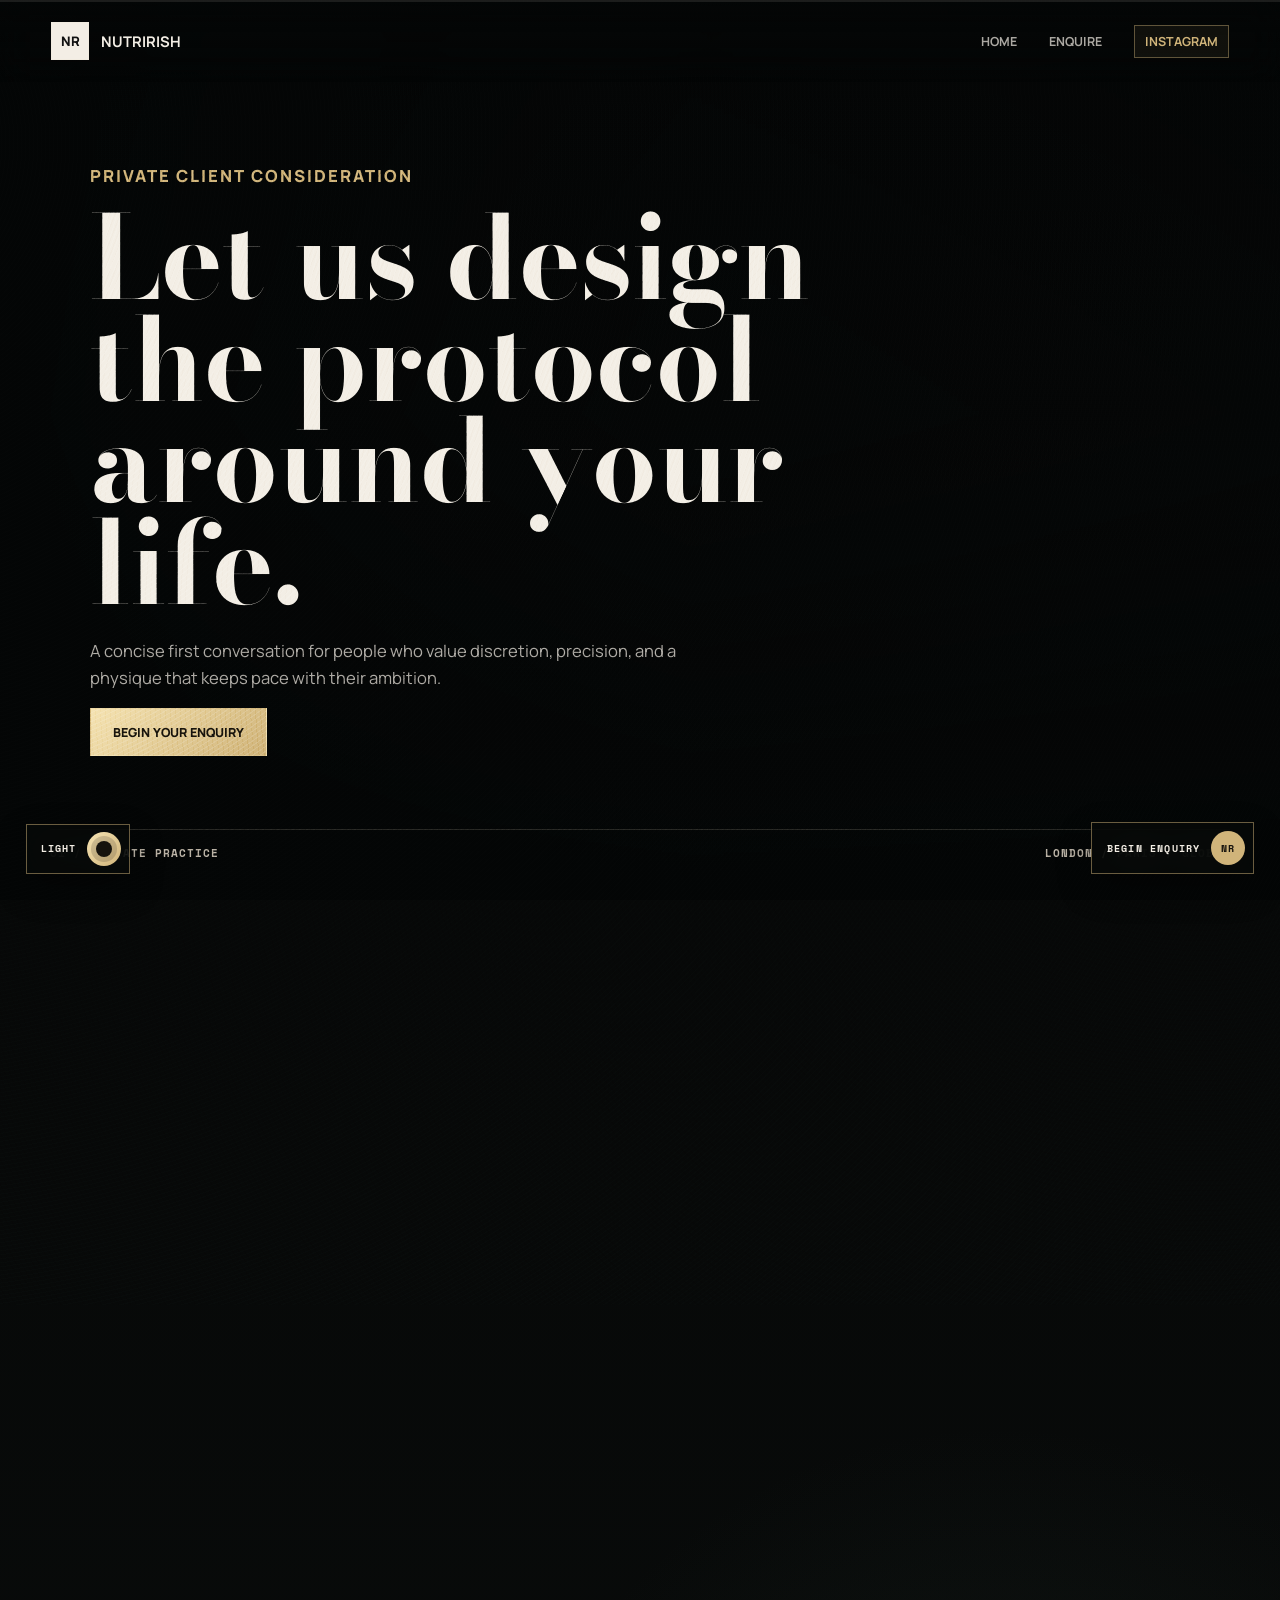
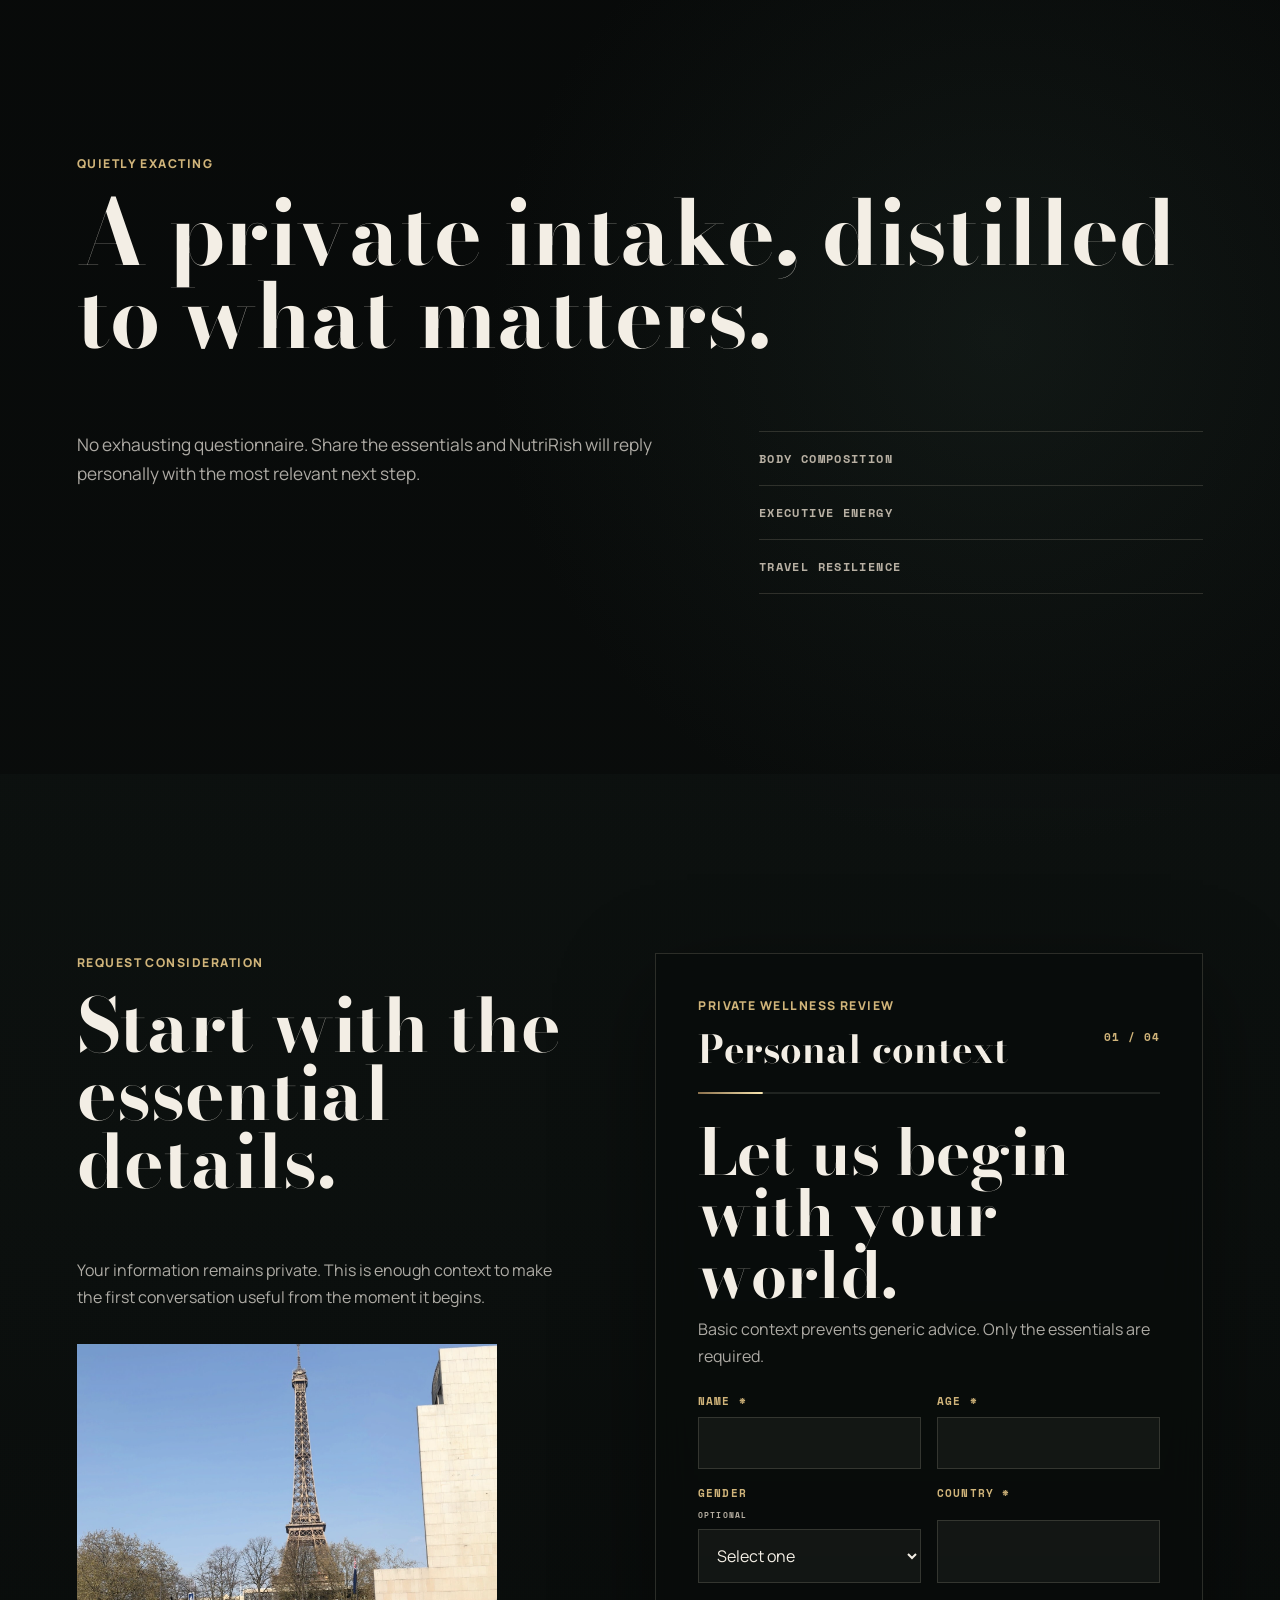
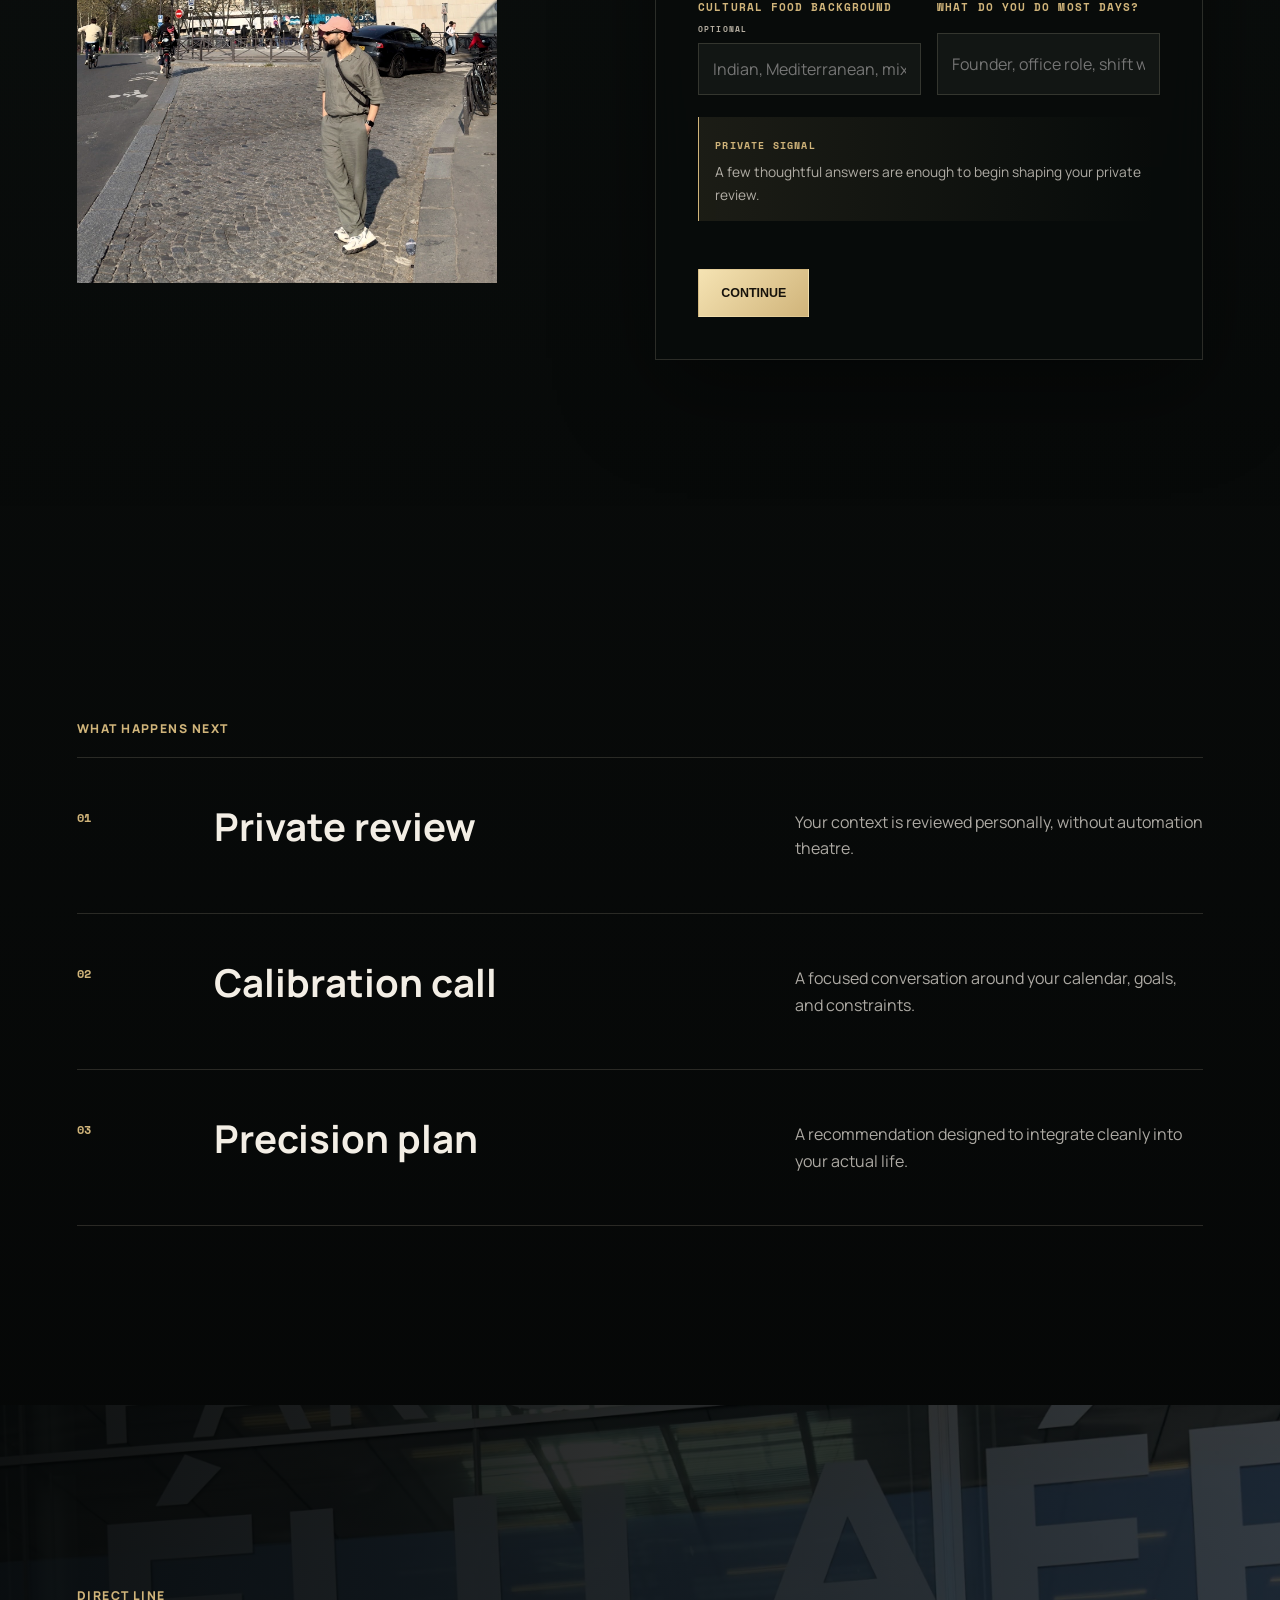
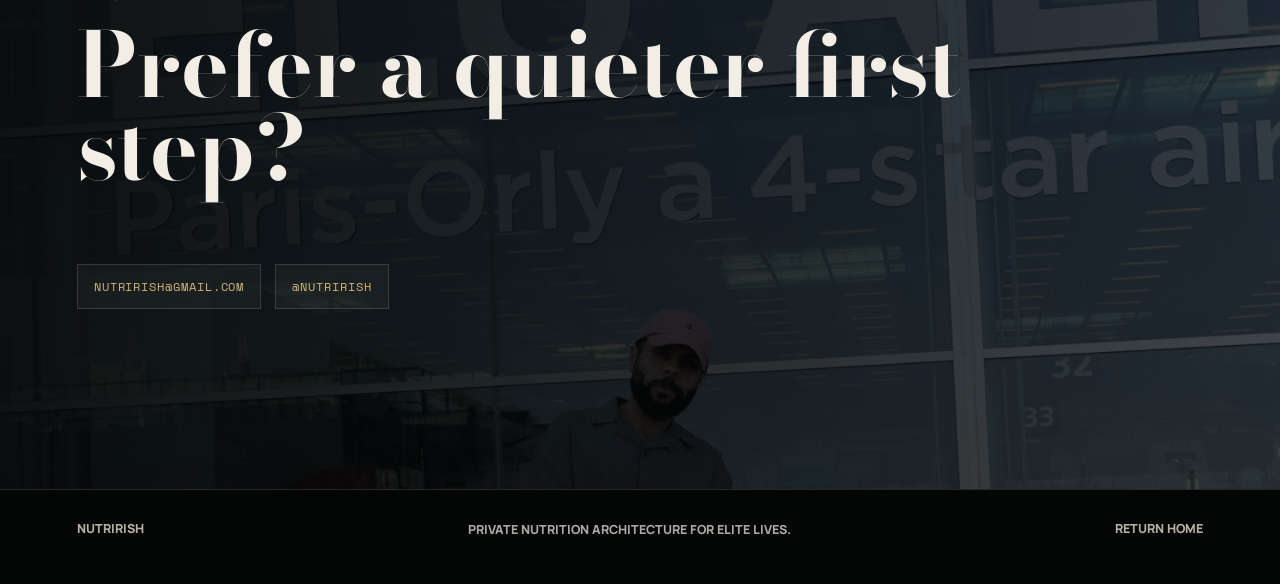
==== userDetails.html @ fe6f24e4 "Add theme toggle and refine mobile controls" ====
<!doctype html>
<html lang="en">
  <head>
    <meta charset="UTF-8" />
    <meta name="viewport" content="width=device-width, initial-scale=1.0" />
    <meta
      name="description"
      content="Request a private NutriRish nutrition coaching consultation."
    />
    <title>Private Consultation | NutriRish</title>
    <link rel="preconnect" href="https://fonts.googleapis.com" />
    <link rel="preconnect" href="https://fonts.gstatic.com" crossorigin />
    <link
      href="https://fonts.googleapis.com/css2?family=Bodoni+Moda:opsz,wght@6..96,500;6..96,600;6..96,700;6..96,800&family=Manrope:wght@400;500;600;700;800&family=Space+Mono:wght@400;700&display=swap"
      rel="stylesheet"
    />
    <script>
      try {
        if (localStorage.getItem("nutrirish-theme") === "light") document.documentElement.classList.add("theme-light");
      } catch (error) {}
    </script>
    <link rel="stylesheet" href="./styles.css?v=20260603-8" />
  </head>
  <body class="intake-page">
    <div class="grain" aria-hidden="true"></div>
    <div class="intake-progress" aria-hidden="true"><span data-intake-progress></span></div>
    <a class="private-float" href="#wellnessForm" aria-label="Begin your private NutriRish enquiry">
      <span>Begin enquiry</span>
      <i>NR</i>
    </a>
    <button class="theme-toggle" type="button" data-theme-toggle aria-label="Switch to light mode" aria-pressed="false">
      <span data-theme-label>Light</span>
      <i aria-hidden="true"></i>
    </button>

    <header class="site-header intake-header">
      <a class="brand" href="./index.html" aria-label="Return to NutriRish home">
        <span>NR</span>
        <strong>NutriRish</strong>
      </a>
      <nav aria-label="Private consultation navigation">
        <a href="./index.html">Home</a>
        <a href="#wellnessForm">Enquire</a>
        <a href="https://www.instagram.com/nutrirish" target="_blank" rel="noreferrer">Instagram</a>
      </nav>
    </header>

    <main>
      <section class="intake-hero" data-intake-scene>
        <video src="./NASSETS/web/IMG_1320.mp4" muted loop playsinline autoplay preload="metadata" aria-label="NutriRish private coaching lifestyle film"></video>
        <div class="intake-hero-shade" aria-hidden="true"></div>
        <div class="intake-hero-copy" data-intake-reveal>
          <p class="eyebrow">Private client consideration</p>
          <h1>Let us design the protocol around your life.</h1>
          <p>
            A concise first conversation for people who value discretion, precision,
            and a physique that keeps pace with their ambition.
          </p>
          <a class="button primary" href="#wellnessForm">Begin your enquiry</a>
        </div>
        <div class="intake-hero-meta" aria-hidden="true">
          <span>01 / Private practice</span>
          <span>London / Paris / Global</span>
        </div>
      </section>

      <section class="intake-intro section-pad" data-intake-reveal>
        <p class="eyebrow">Quietly exacting</p>
        <h2>A private intake, distilled to what matters.</h2>
        <div class="intake-intro-grid">
          <p>
            No exhausting questionnaire. Share the essentials and NutriRish will reply
            personally with the most relevant next step.
          </p>
          <div class="intake-signals">
            <span>Body composition</span>
            <span>Executive energy</span>
            <span>Travel resilience</span>
          </div>
        </div>
      </section>

      <section class="intake-form-band section-pad" id="enquiry">
        <div class="intake-form-copy" data-intake-reveal>
          <p class="eyebrow">Request consideration</p>
          <h2>Start with the essential details.</h2>
          <p>
            Your information remains private. This is enough context to make the first
            conversation useful from the moment it begins.
          </p>
          <img src="./NASSETS/9F82F082-8F0F-4B6D-9F89-7F411C5A6D7C.jpg" alt="Rishabh walking through the city" />
        </div>

        <form class="intake-form wellness-review" id="wellnessForm" novalidate data-intake-reveal>
          <div class="review-top span-full">
            <div>
              <p class="eyebrow">Private wellness review</p>
              <strong data-review-title>Personal context</strong>
            </div>
            <span data-review-count>01 / 04</span>
          </div>
          <div class="review-meter span-full" aria-hidden="true"><span data-review-bar></span></div>

          <section class="review-screen active span-full" data-review-screen="0">
            <div class="review-heading">
              <h3>Let us begin with your world.</h3>
              <p>Basic context prevents generic advice. Only the essentials are required.</p>
            </div>
            <div class="review-grid">
              <label><span>Name *</span><input name="name" type="text" autocomplete="name" required /></label>
              <label><span>Age *</span><input name="age" type="number" min="13" max="90" required /></label>
              <label><span>Gender <small>Optional</small></span><select name="gender"><option value="">Select one</option><option>Female</option><option>Male</option><option>Non-binary</option><option>Prefer not to say</option><option>Other</option></select></label>
              <label><span>Country *</span><input name="country" type="text" required /></label>
              <label><span>Cultural food background <small>Optional</small></span><input name="ethnicity" type="text" placeholder="Indian, Mediterranean, mixed..." /></label>
              <label><span>What do you do most days?</span><input name="occupation" type="text" placeholder="Founder, office role, shift work..." /></label>
            </div>
          </section>

          <section class="review-screen span-full" data-review-screen="1">
            <div class="review-heading">
              <h3>Define the change you want.</h3>
              <p>Tell us what feeling better would actually change in your life.</p>
            </div>
            <div class="review-field">
              <span>Main goal *</span>
              <div class="review-choices">
                <label><input name="mainGoal" type="radio" value="Fat loss" required /><b>Fat loss</b></label>
                <label><input name="mainGoal" type="radio" value="Build muscle" /><b>Build muscle</b></label>
                <label><input name="mainGoal" type="radio" value="Better energy" /><b>Better energy</b></label>
                <label><input name="mainGoal" type="radio" value="Improve digestion" /><b>Improve digestion</b></label>
                <label><input name="mainGoal" type="radio" value="Healthier relationship with food" /><b>Food relationship</b></label>
                <label><input name="mainGoal" type="radio" value="Overall wellness" /><b>Overall wellness</b></label>
              </div>
            </div>
            <div class="review-grid">
              <label><span>Preferred timeline</span><select name="timeline"><option value="">Select one</option><option>Next 4 weeks</option><option>8-12 weeks</option><option>3-6 months</option><option>Long-term lifestyle change</option></select></label>
              <label><span>Height <small>Optional</small></span><input name="height" type="text" placeholder="168 cm or 5'6&quot;" /></label>
              <label><span>Current weight <small>Optional</small></span><input name="weight" type="text" placeholder="70 kg" /></label>
              <label><span>Medical context <small>Optional</small></span><input name="medicalContext" type="text" placeholder="Conditions or medication you want to disclose" /></label>
            </div>
            <label class="review-textarea"><span>Why does this matter to you personally?</span><textarea name="goalReason" rows="4"></textarea></label>
          </section>

          <section class="review-screen span-full" data-review-screen="2">
            <div class="review-heading">
              <h3>Show us your current rhythm.</h3>
              <p>Training, food, and recovery should fit the life you are actually living.</p>
            </div>
            <div class="review-grid">
              <label><span>Eating out or ordering food</span><select name="eatingOut"><option value="">Select one</option><option>Rarely</option><option>1-2 times per week</option><option>3-5 times per week</option><option>Most days</option></select></label>
              <label><span>Food preference</span><select name="dietType"><option value="">Select one</option><option>Vegetarian</option><option>Vegan</option><option>Eggitarian</option><option>Non-vegetarian</option><option>Mostly plant-based</option><option>Other</option></select></label>
              <label><span>Training frequency *</span><select name="trainingFrequency" required><option value="">Select one</option><option>0 days per week</option><option>1-2 days per week</option><option>3-4 days per week</option><option>5+ days per week</option></select></label>
              <label><span>What movement do you enjoy?</span><input name="trainingType" type="text" placeholder="Gym, running, walking, sport, yoga..." /></label>
              <label><span>Average sleep</span><select name="sleepHours"><option value="">Select one</option><option>Less than 5 hours</option><option>5-6 hours</option><option>6-7 hours</option><option>7-8 hours</option><option>More than 8 hours</option></select></label>
            </div>
            <div class="review-field">
              <span>Biggest nutrition struggle *</span>
              <div class="review-choices">
                <label><input name="nutritionStruggle" type="radio" value="Cravings" required /><b>Cravings</b></label>
                <label><input name="nutritionStruggle" type="radio" value="Overeating" /><b>Overeating</b></label>
                <label><input name="nutritionStruggle" type="radio" value="Low protein" /><b>Low protein</b></label>
                <label><input name="nutritionStruggle" type="radio" value="Weekend inconsistency" /><b>Weekend inconsistency</b></label>
                <label><input name="nutritionStruggle" type="radio" value="Emotional eating" /><b>Emotional eating</b></label>
                <label><input name="nutritionStruggle" type="radio" value="No routine" /><b>No routine</b></label>
              </div>
            </div>
            <label class="review-textarea"><span>Describe a normal weekday in a few lines</span><textarea name="usualDayFood" rows="4" placeholder="Meals, movement, work rhythm, travel, and anything that often gets in the way."></textarea></label>
          </section>

          <section class="review-screen span-full" data-review-screen="3">
            <div class="review-heading">
              <h3>Choose your private follow-up.</h3>
              <p>A few final details help Rishabh respond with relevance, not a template.</p>
            </div>
            <div class="review-field">
              <span>Support style</span>
              <div class="review-choices">
                <label><input name="supportStyle" type="radio" value="Simple habit plan" /><b>Simple habit plan</b></label>
                <label><input name="supportStyle" type="radio" value="Meal structure" /><b>Meal structure</b></label>
                <label><input name="supportStyle" type="radio" value="Accountability" /><b>Accountability</b></label>
                <label><input name="supportStyle" type="radio" value="Education" /><b>Education</b></label>
                <label><input name="supportStyle" type="radio" value="Emotional support" /><b>Emotional support</b></label>
                <label><input name="supportStyle" type="radio" value="Not sure" /><b>I am not sure</b></label>
              </div>
            </div>
            <div class="review-grid">
              <label><span>Email *</span><input name="email" type="email" autocomplete="email" required /></label>
              <label><span>Instagram <small>Optional</small></span><input name="instagram" type="text" placeholder="@handle" /></label>
              <label><span>Preferred follow-up</span><select name="contactPreference"><option value="">Select one</option><option>Instagram DM</option><option>Email</option><option>WhatsApp</option><option>No follow-up</option></select></label>
            </div>
            <label class="review-textarea"><span>What is the one thing stopping you from feeling your best? *</span><textarea name="mainBlocker" rows="3" required></textarea></label>
            <p class="review-disclaimer">This wellness review is not medical advice. For diagnosis, medication, or urgent symptoms, speak to a qualified healthcare professional.</p>
          </section>

          <aside class="review-personal span-full" data-review-personal aria-live="polite">
            <span>Private signal</span>
            <p>A few thoughtful answers are enough to begin shaping your private review.</p>
          </aside>
          <p class="review-error span-full" data-review-error></p>
          <div class="review-actions span-full" data-review-actions>
            <button class="button ghost" type="button" data-review-prev>Back</button>
            <button class="button primary" type="button" data-review-next>Continue</button>
            <button class="button primary" type="submit" data-review-submit>Submit private review</button>
          </div>
        </form>
      </section>

      <section class="intake-steps section-pad">
        <p class="eyebrow" data-intake-reveal>What happens next</p>
        <div class="intake-step-list">
          <article data-intake-step>
            <span>01</span>
            <h3>Private review</h3>
            <p>Your context is reviewed personally, without automation theatre.</p>
          </article>
          <article data-intake-step>
            <span>02</span>
            <h3>Calibration call</h3>
            <p>A focused conversation around your calendar, goals, and constraints.</p>
          </article>
          <article data-intake-step>
            <span>03</span>
            <h3>Precision plan</h3>
            <p>A recommendation designed to integrate cleanly into your actual life.</p>
          </article>
        </div>
      </section>

      <section class="intake-direct section-pad" data-intake-reveal>
        <p class="eyebrow">Direct line</p>
        <h2>Prefer a quieter first step?</h2>
        <div class="intake-direct-links">
          <a href="mailto:nutrirish@gmail.com">nutrirish@gmail.com</a>
          <a href="https://www.instagram.com/nutrirish" target="_blank" rel="noreferrer">@nutrirish</a>
        </div>
      </section>
    </main>

    <section class="submission-overlay" data-submission-overlay aria-hidden="true" aria-labelledby="submission-title">
      <div class="submission-atmosphere" aria-hidden="true"></div>
      <div class="submission-grid" aria-hidden="true"></div>
      <div class="submission-panel" role="dialog" aria-modal="true">
        <span class="submission-orbit" aria-hidden="true"><i></i></span>
        <span class="review-success-mark">NR</span>
        <p class="eyebrow">Private review received</p>
        <h2 id="submission-title">Thank you for your inputs.</h2>
        <p class="submission-name" data-submission-name>Your context has been received privately.</p>
        <p class="submission-copy">Rish will review your details personally and reach out to you soon with the right next step.</p>
        <div class="submission-actions">
          <button class="button primary" type="button" data-submission-close>Return to the experience</button>
          <a class="button ghost" href="./index.html">Visit NutriRish</a>
        </div>
        <span class="submission-note">London / Paris / Global</span>
      </div>
    </section>

    <footer class="footer intake-footer">
      <a href="./index.html">NutriRish</a>
      <p>Private nutrition architecture for elite lives.</p>
      <a href="./index.html">Return home</a>
    </footer>

    <script src="./intake.js?v=20260603-8"></script>
  </body>
</html>
---- styles.css ----
:root {
  --bg: #050606;
  --panel: #0c0f0e;
  --ink: #f3eee5;
  --muted: #b8b0a3;
  --soft: rgba(243, 238, 229, 0.7);
  --line: rgba(226, 214, 191, 0.16);
  --gold: #d0b47a;
  --bronze: #8a704c;
  --green: #31463d;
  --shadow: 0 30px 90px rgba(0, 0, 0, 0.42);
  font-family: Manrope, system-ui, -apple-system, BlinkMacSystemFont, "Segoe UI", sans-serif;
  color: var(--ink);
  background: var(--bg);
}

.theme-light {
  --bg: #f2eadc;
  --panel: #fff8ec;
  --ink: #15130f;
  --muted: #675c4f;
  --soft: rgba(21, 19, 15, 0.72);
  --line: rgba(80, 61, 39, 0.18);
  --gold: #9f7c3e;
  --bronze: #745b35;
  --green: #d7e1d6;
  --shadow: 0 28px 90px rgba(84, 65, 42, 0.2);
}

* {
  box-sizing: border-box;
}

html {
  scroll-behavior: smooth;
}

body {
  margin: 0;
  overflow-x: hidden;
  color: var(--ink);
  background:
    radial-gradient(circle at 74% 9%, rgba(49, 70, 61, 0.24), transparent 36rem),
    radial-gradient(circle at 18% 68%, rgba(138, 112, 76, 0.1), transparent 30rem),
    linear-gradient(180deg, #040505 0%, #0a0d0c 42%, #040505 100%);
}

.theme-light body {
  background:
    radial-gradient(circle at 80% 10%, rgba(159, 124, 62, 0.16), transparent 34rem),
    radial-gradient(circle at 18% 68%, rgba(49, 70, 61, 0.12), transparent 30rem),
    linear-gradient(180deg, #f7efe2 0%, #ede2d1 46%, #f8f1e5 100%);
}

body.is-loading {
  overflow: hidden;
}

body.submission-open {
  overflow: hidden;
}

.preloader {
  position: fixed;
  inset: 0;
  z-index: 300;
  overflow: hidden;
  color: var(--ink);
  background:
    radial-gradient(circle at 74% 32%, rgba(49, 70, 61, 0.42), transparent 30rem),
    linear-gradient(135deg, #030404, #0b100e 54%, #060706);
  transition: opacity 900ms cubic-bezier(0.16, 1, 0.3, 1), visibility 900ms ease;
}

.preloader.is-complete {
  opacity: 0;
  visibility: hidden;
  pointer-events: none;
}

.loader-reel {
  position: absolute;
  inset: 0;
  opacity: 0.6;
}

.loader-reel video {
  width: 100%;
  height: 100%;
  object-fit: cover;
  object-position: center 24%;
  filter: saturate(0.62) contrast(1.12) brightness(0.58);
  transform: scale(1.06);
}

.loader-reel::after,
.loader-shutter {
  content: "";
  position: absolute;
  inset: 0;
}

.loader-reel::after {
  background:
    linear-gradient(90deg, rgba(3, 4, 4, 0.92), rgba(3, 4, 4, 0.52) 48%, rgba(3, 4, 4, 0.34)),
    linear-gradient(0deg, rgba(3, 4, 4, 0.9), transparent 56%);
}

.loader-shutter {
  z-index: 2;
  background: #050706;
  transform-origin: right center;
  animation: shutter-open 1800ms 220ms cubic-bezier(0.16, 1, 0.3, 1) both;
}

.preloader-noise {
  position: absolute;
  inset: -40%;
  opacity: 0.19;
  mix-blend-mode: overlay;
  background-image:
    repeating-linear-gradient(24deg, rgba(255, 255, 255, 0.28) 0 1px, transparent 1px 4px),
    repeating-radial-gradient(circle, rgba(0, 0, 0, 0.52) 0 1px, transparent 1px 5px);
  animation: analog-noise-jitter 540ms steps(7) infinite;
}

.loader-frame {
  position: absolute;
  inset: clamp(14px, 3vw, 38px);
  z-index: 4;
  pointer-events: none;
}

.loader-frame i {
  position: absolute;
  width: 34px;
  height: 34px;
  opacity: 0.68;
  border-color: var(--gold);
}

.loader-frame i:nth-child(1) {
  top: 0;
  left: 0;
  border-top: 1px solid;
  border-left: 1px solid;
}

.loader-frame i:nth-child(2) {
  top: 0;
  right: 0;
  border-top: 1px solid;
  border-right: 1px solid;
}

.loader-frame i:nth-child(3) {
  right: 0;
  bottom: 0;
  border-right: 1px solid;
  border-bottom: 1px solid;
}

.loader-frame i:nth-child(4) {
  bottom: 0;
  left: 0;
  border-bottom: 1px solid;
  border-left: 1px solid;
}

.loader-wordmark {
  position: absolute;
  top: clamp(18px, 4vw, 54px);
  left: clamp(18px, 4vw, 58px);
  z-index: 4;
  display: flex;
  gap: 14px;
  align-items: center;
  color: var(--ink);
  font-family: "Space Mono", monospace;
  font-size: clamp(0.72rem, 1vw, 0.9rem);
  font-weight: 700;
  letter-spacing: 0.16em;
  animation: loader-rise 900ms 500ms cubic-bezier(0.16, 1, 0.3, 1) both;
}

.loader-wordmark span {
  color: var(--gold);
  font-size: 0.58em;
}

.loader-dial {
  position: absolute;
  top: 50%;
  left: 50%;
  z-index: 4;
  width: clamp(230px, 27vw, 390px);
  aspect-ratio: 1;
  transform: translate3d(-50%, -50%, 0);
  animation: loader-number-in 1100ms 380ms cubic-bezier(0.16, 1, 0.3, 1) both;
}

.loader-dial {
  isolation: isolate;
}

.loader-dial > * {
  z-index: 2;
}

.loader-dial::before,
.loader-dial::after {
  z-index: 1;
}

.loader-dial {
  filter: drop-shadow(0 18px 42px rgba(0, 0, 0, 0.38));
}

.loader-dial::before,
.loader-dial::after {
  content: "";
  position: absolute;
  border-radius: 50%;
  pointer-events: none;
}

.loader-dial::before {
  inset: 6%;
  border: 1px dashed rgba(243, 238, 229, 0.24);
  animation: dial-spin 18s linear infinite;
}

.loader-dial::after {
  inset: 18%;
  border: 1px solid rgba(208, 180, 122, 0.26);
  box-shadow: inset 0 0 52px rgba(49, 70, 61, 0.24), 0 0 80px rgba(0, 0, 0, 0.36);
}

.loader-dial svg {
  position: absolute;
  inset: 0;
  width: 100%;
  height: 100%;
  transform: rotate(-90deg);
}

.loader-dial circle {
  fill: none;
  stroke-width: 1.4;
}

.dial-track {
  stroke: rgba(243, 238, 229, 0.12);
}

.dial-progress {
  stroke: var(--gold);
  stroke-dasharray: 515.22;
  stroke-dashoffset: var(--dial-offset, 515.22);
  stroke-linecap: round;
  filter: drop-shadow(0 0 8px rgba(208, 180, 122, 0.7));
  transition: stroke-dashoffset 360ms cubic-bezier(0.16, 1, 0.3, 1);
}

.loader-orbit {
  position: absolute;
  inset: 0;
  border-radius: 50%;
  animation: dial-spin 5.6s linear infinite;
}

.loader-orbit i {
  position: absolute;
  top: 1%;
  left: 50%;
  width: 7px;
  height: 7px;
  border-radius: 50%;
  background: #f8e5af;
  box-shadow: 0 0 20px rgba(248, 229, 175, 0.9);
}

.dial-core {
  position: absolute;
  inset: 0;
  display: grid;
  place-content: center;
  justify-items: center;
  text-align: center;
}

.dial-core span,
.dial-core small {
  font-family: "Space Mono", monospace;
  font-size: 0.58rem;
  font-weight: 700;
  letter-spacing: 0.22em;
  text-transform: uppercase;
}

.dial-core span {
  color: var(--gold);
}

.dial-core strong {
  color: rgba(243, 238, 229, 0.96);
  font-family: "Bodoni Moda", Didot, Georgia, serif;
  font-size: clamp(5.6rem, 12vw, 9.6rem);
  font-weight: 600;
  line-height: 0.78;
  letter-spacing: -0.1em;
}

.dial-core small {
  color: rgba(243, 238, 229, 0.48);
}

.preloader-inner {
  position: absolute;
  left: clamp(18px, 4vw, 58px);
  right: clamp(18px, 4vw, 58px);
  bottom: clamp(24px, 5vw, 58px);
  z-index: 5;
}

.preloader-kicker,
.preloader-meta {
  font-family: "Space Mono", monospace;
  font-size: 0.68rem;
  font-weight: 700;
  letter-spacing: 0.14em;
  text-transform: uppercase;
}

@media (max-height: 680px) {
  .loader-dial {
    width: min(50vh, 280px);
    transform: translate3d(-50%, -58%, 0);
  }

  .preloader-inner {
    bottom: max(18px, env(safe-area-inset-bottom));
  }
}

@media (max-width: 560px) and (max-height: 680px) {
  .loader-dial {
    top: 42%;
    width: min(46vh, 210px);
  }

  .dial-core strong {
    font-size: clamp(3.5rem, 17vw, 4.8rem);
  }
}

.preloader-kicker {
  margin-bottom: 14px;
  color: var(--muted);
  animation: loader-rise 900ms 640ms cubic-bezier(0.16, 1, 0.3, 1) both;
}

.preloader-meter {
  overflow: hidden;
  width: 100%;
  height: 1px;
  margin: 0 0 14px;
  background: rgba(243, 238, 229, 0.16);
}

.preloader-meter span {
  display: block;
  width: 100%;
  height: 100%;
  background: linear-gradient(90deg, var(--bronze), #f8e5af);
  transform: scaleX(0);
  transform-origin: left center;
  transition: transform 320ms cubic-bezier(0.16, 1, 0.3, 1);
}

.preloader-meta {
  display: flex;
  justify-content: space-between;
  width: 100%;
  color: var(--muted);
}

@keyframes loader-rise {
  from { opacity: 0; transform: translate3d(0, 28px, 0); }
  to { opacity: 1; transform: translate3d(0, 0, 0); }
}

@keyframes loader-number-in {
  from { opacity: 0; transform: translate3d(0, 42px, 0); }
  to { opacity: 1; transform: translate3d(0, 0, 0); }
}

@keyframes shutter-open {
  from { transform: scaleX(1); }
  to { transform: scaleX(0); }
}

@keyframes dial-spin {
  to { transform: rotate(360deg); }
}

img,
video,
canvas,
object {
  display: block;
  max-width: 100%;
}

a {
  color: inherit;
  text-decoration: none;
}

.grain {
  position: fixed;
  inset: -45%;
  z-index: 81;
  pointer-events: none;
  opacity: 0.15;
  mix-blend-mode: overlay;
  background-image:
    repeating-radial-gradient(circle at 17% 32%, rgba(255, 255, 255, 0.84) 0 1px, transparent 1px 4px),
    repeating-radial-gradient(circle at 73% 62%, rgba(0, 0, 0, 0.92) 0 1px, transparent 1px 5px);
  animation: grain-jitter 680ms steps(8) infinite;
  will-change: transform;
}

.film-dust,
.scanlines,
.analog-noise,
.film-scratches,
.light-leak,
.scroll-vignette {
  position: fixed;
  inset: 0;
  z-index: 82;
  pointer-events: none;
}

.analog-noise {
  inset: -30%;
  z-index: 83;
  opacity: 0.095;
  mix-blend-mode: overlay;
  background-image:
    repeating-linear-gradient(31deg, rgba(255, 255, 255, 0.24) 0 1px, transparent 1px 3px),
    repeating-linear-gradient(117deg, rgba(0, 0, 0, 0.38) 0 1px, transparent 1px 4px);
  background-size: 7px 9px, 11px 13px;
  animation: analog-noise-jitter 430ms steps(6) infinite;
  will-change: transform;
}

.film-scratches {
  z-index: 84;
  opacity: 0.12;
  mix-blend-mode: screen;
  background:
    linear-gradient(90deg, transparent 8%, rgba(255, 246, 220, 0.26) 8.08%, transparent 8.16%),
    linear-gradient(90deg, transparent 43%, rgba(255, 246, 220, 0.12) 43.06%, transparent 43.12%),
    linear-gradient(90deg, transparent 76%, rgba(255, 246, 220, 0.18) 76.04%, transparent 76.1%);
  background-size: 690px 100%, 980px 100%, 1260px 100%;
  transform: translate3d(var(--scratch-x, 0px), 0, 0);
  animation: scratch-flicker 7s steps(2) infinite;
  will-change: transform, opacity;
}

.light-leak {
  z-index: 78;
  opacity: 0.18;
  mix-blend-mode: screen;
  background:
    radial-gradient(circle at 4% 38%, rgba(208, 180, 122, 0.38), transparent 24%),
    radial-gradient(circle at 96% 64%, rgba(92, 117, 98, 0.24), transparent 22%);
  transform: translate3d(var(--leak-x, 0px), 0, 0);
  will-change: transform;
}

.film-dust {
  opacity: 0.19;
  mix-blend-mode: screen;
  background:
    radial-gradient(circle at 12% 22%, rgba(255, 245, 218, 0.34) 0 1px, transparent 2px),
    radial-gradient(circle at 68% 42%, rgba(255, 245, 218, 0.23) 0 1px, transparent 2px),
    radial-gradient(circle at 88% 74%, rgba(255, 245, 218, 0.28) 0 1px, transparent 2px),
    radial-gradient(circle at 38% 84%, rgba(255, 245, 218, 0.16) 0 1px, transparent 2px);
  background-size: 190px 170px, 240px 280px, 320px 230px, 260px 300px;
  transform: translate3d(0, var(--dust-y, 0px), 0);
  will-change: transform;
}

.scanlines {
  opacity: 0.075;
  mix-blend-mode: soft-light;
  background: repeating-linear-gradient(0deg, transparent 0 3px, rgba(243, 238, 229, 0.22) 4px);
  animation: scan-drift 8s linear infinite;
}

.scroll-vignette {
  z-index: 79;
  opacity: var(--vignette-opacity, 0.44);
  background:
    radial-gradient(circle at center, transparent 48%, rgba(0, 0, 0, 0.78) 132%),
    linear-gradient(90deg, rgba(0, 0, 0, 0.2), transparent 18%, transparent 82%, rgba(0, 0, 0, 0.2));
  transition: opacity 220ms ease;
}

.ambient-sweep {
  position: fixed;
  top: -20vh;
  left: -24vw;
  z-index: 1;
  width: 48vw;
  height: 140vh;
  pointer-events: none;
  opacity: 0.13;
  background: linear-gradient(90deg, transparent, rgba(208, 180, 122, 0.34), transparent);
  transform: translate3d(var(--sweep-x, 0px), 0, 0) rotate(16deg);
  will-change: transform;
}

.progress {
  position: fixed;
  top: 0;
  left: 0;
  right: 0;
  height: 3px;
  z-index: 100;
  background: rgba(255, 255, 255, 0.08);
}

.progress span {
  display: block;
  width: 100%;
  height: 100%;
  background: linear-gradient(90deg, var(--gold), #fff2c3);
  transform: scaleX(0);
  transform-origin: left center;
  will-change: transform;
}

.cursor-ring,
.cursor-dot {
  position: fixed;
  top: 0;
  left: 0;
  z-index: 120;
  border-radius: 50%;
  pointer-events: none;
  will-change: transform;
}

.cursor-ring {
  width: 34px;
  height: 34px;
  border: 1px solid rgba(245, 227, 179, 0.62);
  transform: translate3d(-80px, -80px, 0);
  transition: width 220ms ease, height 220ms ease, border-color 220ms ease;
}

.cursor-dot {
  width: 4px;
  height: 4px;
  background: #f5e3b3;
  transform: translate3d(-80px, -80px, 0);
}

body.cursor-active .cursor-ring {
  width: 50px;
  height: 50px;
  border-color: rgba(245, 227, 179, 0.92);
}

.site-header {
  position: fixed;
  top: 0;
  left: 0;
  right: 0;
  z-index: 90;
  display: flex;
  align-items: center;
  justify-content: space-between;
  padding: 22px clamp(18px, 4vw, 56px);
  color: var(--ink);
  backdrop-filter: blur(18px);
  background: linear-gradient(180deg, rgba(7, 7, 6, 0.72), rgba(7, 7, 6, 0));
}

.brand,
.site-header nav,
.hero-actions,
.hero-meta,
.stats,
.pill-row {
  display: flex;
  align-items: center;
}

.brand {
  gap: 12px;
  letter-spacing: 0;
}

.brand span {
  display: grid;
  place-items: center;
  width: 38px;
  height: 38px;
  border: 1px solid var(--line);
  color: #111;
  background: var(--ink);
  font-weight: 800;
  font-size: 0.82rem;
}

.brand strong {
  font-size: 0.92rem;
  text-transform: uppercase;
}

.site-header nav {
  gap: clamp(14px, 2.5vw, 34px);
  color: var(--soft);
  font-size: 0.78rem;
  font-weight: 700;
  text-transform: uppercase;
}

.site-header nav a {
  transition: color 220ms ease;
}

.site-header nav a:hover {
  color: var(--ink);
}

.site-header nav a:last-child {
  padding: 7px 10px;
  border: 1px solid rgba(208, 180, 122, 0.42);
  color: var(--gold);
  background: rgba(208, 180, 122, 0.06);
}

.theme-light .site-header {
  color: var(--ink);
  background: linear-gradient(180deg, rgba(239, 229, 212, 0.84), rgba(239, 229, 212, 0));
}

.theme-light .brand span {
  color: #f8f1e5;
  background: #15130f;
}

.private-float {
  position: fixed;
  right: clamp(14px, 2vw, 28px);
  bottom: clamp(14px, 2vw, 28px);
  z-index: 340;
  display: flex;
  align-items: center;
  gap: 11px;
  padding: 8px 8px 8px 15px;
  border: 1px solid rgba(208, 180, 122, 0.5);
  color: var(--ink);
  background: rgba(7, 9, 8, 0.82);
  box-shadow: 0 14px 34px rgba(0, 0, 0, 0.3);
  backdrop-filter: blur(18px);
  font-family: "Space Mono", monospace;
  font-size: 0.62rem;
  font-weight: 700;
  letter-spacing: 0.12em;
  text-transform: uppercase;
  transition: border-color 220ms ease, background 220ms ease, transform 220ms ease;
}

.theme-toggle {
  position: fixed;
  left: clamp(14px, 2vw, 28px);
  bottom: clamp(14px, 2vw, 28px);
  z-index: 340;
  display: inline-flex;
  align-items: center;
  gap: 10px;
  min-height: 50px;
  padding: 7px 8px 7px 14px;
  border: 1px solid rgba(208, 180, 122, 0.5);
  color: var(--ink);
  background: rgba(7, 9, 8, 0.82);
  box-shadow: 0 14px 34px rgba(0, 0, 0, 0.3);
  backdrop-filter: blur(18px);
  cursor: pointer;
  font: 700 0.62rem/1 "Space Mono", monospace;
  letter-spacing: 0.12em;
  text-transform: uppercase;
  transition: border-color 220ms ease, background 220ms ease, transform 220ms ease;
}

.theme-toggle:hover {
  border-color: var(--gold);
  transform: translateY(-3px);
}

.theme-toggle i {
  position: relative;
  width: 34px;
  height: 34px;
  border-radius: 50%;
  background: linear-gradient(135deg, #f5e3b3, var(--gold));
}

.theme-toggle i::before {
  content: "";
  position: absolute;
  inset: 9px;
  border-radius: 50%;
  background: #15120d;
  box-shadow: 0 0 0 5px rgba(21, 18, 13, 0.16);
  transition: transform 260ms ease, background 260ms ease, inset 260ms ease;
}

.theme-light .theme-toggle,
.theme-light .private-float {
  color: #15130f;
  background: rgba(255, 248, 236, 0.78);
  box-shadow: 0 16px 40px rgba(84, 65, 42, 0.18);
}

.theme-light .theme-toggle i::before {
  inset: 7px 11px 7px 7px;
  background: #fff8ec;
  transform: translateX(5px);
}

.theme-light .private-float i {
  color: #fff8ec;
  background: #15130f;
}

.theme-light .cinema-stage,
.theme-light .services,
.theme-light .video-grid,
.theme-light .credential,
.theme-light .footer {
  background: #f4eadb;
}

.theme-light .scroll-vignette,
.theme-light .scanlines,
.theme-light .analog-noise,
.theme-light .film-scratches {
  opacity: 0.035;
}

.theme-light .cinema-stage::after,
.theme-light .hero-shade,
.theme-light .intake-hero-shade {
  background:
    linear-gradient(90deg, rgba(247, 239, 226, 0.78), rgba(247, 239, 226, 0.28) 55%, rgba(247, 239, 226, 0.48)),
    linear-gradient(0deg, rgba(247, 239, 226, 0.86), transparent 46%, rgba(247, 239, 226, 0.34));
}

.theme-light .button.ghost {
  color: var(--ink);
  background: rgba(21, 19, 15, 0.04);
}

.theme-light .horizontal-gallery {
  background: #f8f1e5;
}

.theme-light .intake-page {
  background:
    radial-gradient(circle at 78% 36%, rgba(159, 124, 62, 0.16), transparent 32rem),
    linear-gradient(180deg, #f2eadc, #fff8ec 52%, #efe2cf);
}

.theme-light .intake-header {
  background: linear-gradient(180deg, rgba(239, 229, 212, 0.86), rgba(239, 229, 212, 0));
}

.theme-light .contact-form,
.theme-light .intake-form {
  background: rgba(255, 248, 236, 0.76);
  box-shadow: 0 26px 78px rgba(84, 65, 42, 0.18);
}

.theme-light .contact-form input,
.theme-light .contact-form select,
.theme-light .contact-form textarea,
.theme-light .intake-form input,
.theme-light .intake-form select,
.theme-light .intake-form textarea {
  color: var(--ink);
  background: rgba(255, 255, 255, 0.58);
}

.theme-light .contact-form input:focus,
.theme-light .contact-form select:focus,
.theme-light .contact-form textarea:focus,
.theme-light .intake-form input:focus,
.theme-light .intake-form select:focus,
.theme-light .intake-form textarea:focus {
  background: rgba(255, 255, 255, 0.82);
}

.theme-light .review-meter {
  background: rgba(80, 61, 39, 0.12);
}

.theme-light .review-choices b {
  color: rgba(21, 19, 15, 0.7);
  background: rgba(255, 248, 236, 0.56);
}

.theme-light .review-choices input:checked + b {
  color: var(--ink);
  background: rgba(159, 124, 62, 0.14);
}

.theme-light .review-personal {
  background: linear-gradient(90deg, rgba(159, 124, 62, 0.13), rgba(255, 248, 236, 0.25));
}

.theme-light .intake-direct {
  background:
    linear-gradient(90deg, rgba(242, 234, 220, 0.92), rgba(242, 234, 220, 0.62)),
    url("./NASSETS/IMG_4535.jpg") center 34% / cover;
}

.private-float:hover {
  border-color: var(--gold);
  background: rgba(16, 20, 18, 0.94);
  transform: translateY(-3px);
}

.private-float i {
  display: grid;
  place-items: center;
  width: 34px;
  height: 34px;
  border-radius: 50%;
  color: #15120d;
  background: var(--gold);
  font-size: 0.62rem;
  font-style: normal;
}

.scroll-cinema {
  position: relative;
  min-height: 245vh;
}

.hero-cinema {
  min-height: 172vh;
}

.second-cinema {
  margin-top: clamp(-180px, -14vw, -96px);
  min-height: 230vh;
}

.cinema-stage {
  position: sticky;
  top: 0;
  overflow: hidden;
  width: 100vw;
  height: 100vh;
  background: #080806;
}

.cinema-stage video {
  position: absolute;
  inset: 0;
  width: 100%;
  height: 100%;
  will-change: transform, filter, opacity;
}

.cinema-main {
  z-index: 1;
  object-fit: cover;
  opacity: 0.98;
  transform: scale(var(--cinema-scale, 1.04));
  filter: saturate(var(--cinema-saturation, 0.9)) contrast(1.08) brightness(var(--cinema-brightness, 0.82));
  transition: opacity 520ms ease;
}

.cinema-main.is-ready {
  opacity: 1;
}

.hero-cinema .cinema-main {
  object-position: center 22%;
}

.second-cinema .cinema-main {
  object-position: center 24%;
}

.cinema-stage::after {
  content: "";
  position: absolute;
  inset: 0;
  z-index: 2;
  pointer-events: none;
  background:
    linear-gradient(90deg, rgba(4, 6, 6, 0.88), rgba(4, 6, 6, 0.34) 44%, rgba(4, 6, 6, 0.14) 72%, rgba(4, 6, 6, 0.5)),
    linear-gradient(0deg, rgba(4, 6, 6, 0.9), transparent 48%, rgba(4, 6, 6, 0.3));
}

.hero-shade {
  position: sticky;
  top: 0;
  height: 100vh;
  margin-top: -100vh;
  pointer-events: none;
  background:
    linear-gradient(90deg, rgba(4, 6, 6, 0.82), rgba(4, 6, 6, 0.18) 58%, rgba(4, 6, 6, 0.42)),
    linear-gradient(0deg, rgba(4, 6, 6, 0.92), transparent 42%, rgba(4, 6, 6, 0.34));
}

.hero-copy {
  position: sticky;
  top: 19vh;
  z-index: 3;
  width: min(680px, calc(100% - 36px));
  margin: -80vh 0 0 clamp(18px, 7vw, 96px);
  padding-bottom: 72vh;
}

.eyebrow,
.section-kicker,
.hero-meta,
.ticker,
figcaption,
.film-grid span {
  text-transform: uppercase;
  font-weight: 800;
  letter-spacing: 0.12em;
}

.eyebrow {
  margin: 0 0 18px;
  color: var(--gold);
  font-size: 0.76rem;
}

h1,
h2,
h3,
p {
  margin-top: 0;
}

.drift-text {
  translate: var(--drift-x, 0) 0;
  will-change: translate;
}

h1,
h2 {
  font-family: "Bodoni Moda", Didot, Georgia, serif;
  letter-spacing: 0;
}

h1 {
  max-width: 720px;
  margin-bottom: 24px;
  font-size: clamp(4rem, 7.8vw, 8.4rem);
  line-height: 0.88;
}

h2 {
  font-size: clamp(2.7rem, 6.15vw, 6.9rem);
  line-height: 0.92;
}

h3 {
  font-size: clamp(1.6rem, 3vw, 3.2rem);
  line-height: 0.96;
}

p {
  color: var(--soft);
  line-height: 1.65;
}

.lede {
  max-width: 560px;
  font-size: clamp(1rem, 1.5vw, 1.22rem);
}

.hero-actions {
  flex-wrap: wrap;
  gap: 14px;
  margin-top: 34px;
}

.button {
  display: inline-flex;
  align-items: center;
  justify-content: center;
  min-height: 48px;
  padding: 0 22px;
  border: 1px solid var(--line);
  font-size: 0.78rem;
  font-weight: 800;
  text-transform: uppercase;
  transition: transform 220ms ease, border-color 220ms ease, background 220ms ease;
}

.button:hover {
  transform: translateY(-2px);
  border-color: rgba(246, 240, 230, 0.42);
}

.button.primary {
  color: #17130c;
  background: linear-gradient(135deg, #f5e3b3, var(--gold));
  border-color: transparent;
}

.button.ghost {
  color: var(--ink);
  background: rgba(246, 240, 230, 0.045);
}

.hero-meta {
  position: sticky;
  bottom: 28px;
  z-index: 3;
  justify-content: space-between;
  width: min(1120px, calc(100% - 36px));
  margin: -80vh auto 0;
  padding: 17px 0;
  border-top: 1px solid var(--line);
  color: var(--muted);
  font-size: 0.72rem;
}

.hero-side-word {
  position: sticky;
  top: 22vh;
  z-index: 3;
  width: min-content;
  margin: -78vh 4vw 0 auto;
  padding-bottom: 88vh;
  color: rgba(246, 240, 230, 0.14);
  font-family: "Space Mono", monospace;
  font-size: clamp(1.4rem, 2.2vw, 2.9rem);
  font-weight: 700;
  letter-spacing: 0.32em;
  writing-mode: vertical-rl;
}

.hero-scroll-cue {
  position: absolute;
  top: calc(100vh - 112px);
  left: 50%;
  z-index: 4;
  display: grid;
  justify-items: center;
  gap: 13px;
  padding: 12px 18px 10px;
  border: 1px solid rgba(208, 180, 122, 0.28);
  color: rgba(243, 238, 229, 0.86);
  background: rgba(7, 9, 8, 0.38);
  backdrop-filter: blur(14px);
  font-family: "Space Mono", monospace;
  font-size: 0.66rem;
  font-weight: 700;
  letter-spacing: 0.16em;
  text-transform: uppercase;
  transform: translateX(-50%);
  transition: border-color 220ms ease, background 220ms ease, transform 220ms ease;
}

.hero-scroll-cue:hover {
  border-color: rgba(208, 180, 122, 0.62);
  background: rgba(12, 15, 13, 0.66);
  transform: translateX(-50%) translateY(-3px);
}

.hero-scroll-cue i {
  width: 2px;
  height: 54px;
  background: linear-gradient(180deg, #f8e5af, var(--gold), transparent);
  animation: scroll-cue 1.8s ease-in-out infinite;
}

@keyframes scroll-cue {
  0%, 100% { opacity: 0.4; transform: scaleY(0.48); transform-origin: top; }
  50% { opacity: 1; transform: scaleY(1); transform-origin: top; }
}

.ticker {
  overflow: hidden;
  border-block: 1px solid var(--line);
  background: rgba(246, 240, 230, 0.03);
  color: var(--muted);
  font-size: 0.82rem;
}

.ticker div {
  display: flex;
  width: max-content;
  animation: marquee 26s linear infinite;
}

.ticker span {
  padding: 24px 38px;
  white-space: nowrap;
}

@keyframes marquee {
  to {
    transform: translateX(-50%);
  }
}

@keyframes grain-jitter {
  0% { transform: translate3d(-3%, 2%, 0); }
  20% { transform: translate3d(4%, -5%, 0); }
  40% { transform: translate3d(-6%, 4%, 0); }
  60% { transform: translate3d(5%, 6%, 0); }
  80% { transform: translate3d(-2%, -4%, 0); }
  100% { transform: translate3d(3%, 1%, 0); }
}

@keyframes scan-drift {
  to { transform: translate3d(0, 12px, 0); }
}

@keyframes analog-noise-jitter {
  0% { transform: translate3d(-2%, 1%, 0); }
  25% { transform: translate3d(3%, -4%, 0); }
  50% { transform: translate3d(-4%, 3%, 0); }
  75% { transform: translate3d(2%, 4%, 0); }
  100% { transform: translate3d(-1%, -3%, 0); }
}

@keyframes scratch-flicker {
  0%, 17%, 49%, 81%, 100% { opacity: 0.04; }
  18%, 48%, 82% { opacity: 0.18; }
}

.section-pad {
  position: relative;
  padding: clamp(82px, 14vw, 180px) clamp(18px, 6vw, 82px);
}

.motion-section::before {
  content: "";
  position: absolute;
  inset: 10% 0;
  z-index: -1;
  pointer-events: none;
  opacity: var(--section-glow, 0);
  background: radial-gradient(circle at var(--section-x, 50%) 50%, rgba(49, 70, 61, 0.28), transparent 44%);
  transition: opacity 300ms ease;
}

.section-kicker {
  display: grid;
  grid-template-columns: 54px 1fr;
  gap: 18px;
  align-items: center;
  margin-bottom: 42px;
  color: var(--gold);
  font-size: 0.76rem;
}

.section-kicker span {
  color: var(--muted);
}

.section-kicker p {
  margin: 0;
  color: var(--gold);
}

.intro-grid {
  display: grid;
  grid-template-columns: minmax(0, 1.1fr) minmax(280px, 0.62fr);
  gap: clamp(34px, 7vw, 110px);
  align-items: start;
}

.intro-copy {
  padding-top: 16px;
}

.intro-copy p {
  font-size: 1.04rem;
}

.stats {
  gap: 10px;
  margin-top: 34px;
}

.stats article {
  flex: 1;
  min-width: 0;
  padding: 20px;
  border: 1px solid var(--line);
  background: rgba(246, 240, 230, 0.035);
}

.stats strong {
  display: block;
  margin-bottom: 8px;
  font-family: "Bodoni Moda", Didot, Georgia, serif;
  font-size: clamp(2rem, 4vw, 4rem);
  line-height: 0.88;
}

.kinetic-rail {
  overflow: hidden;
  border-block: 1px solid var(--line);
}

.kinetic-rail div {
  display: flex;
  align-items: center;
  width: max-content;
  animation: marquee 32s linear infinite;
}

.kinetic-rail span {
  padding: 25px 28px;
  white-space: nowrap;
  font-family: "Bodoni Moda", Didot, Georgia, serif;
  font-size: clamp(1.8rem, 3.2vw, 3.3rem);
  font-weight: 600;
}

.kinetic-rail i {
  color: var(--gold);
  font-family: "Space Mono", monospace;
  font-size: 0.72rem;
  font-style: normal;
}

.rail-light {
  color: #17140e;
  background: #ebe1d0;
}

.rail-dark {
  color: var(--ink);
  background: #11100d;
}

.stats span {
  color: var(--muted);
  font-size: 0.76rem;
  font-weight: 700;
  text-transform: uppercase;
}

.portrait-lock {
  display: grid;
  grid-template-columns: minmax(280px, 0.78fr) minmax(300px, 0.72fr);
  gap: clamp(32px, 7vw, 120px);
  align-items: center;
  background: linear-gradient(180deg, transparent, rgba(125, 100, 69, 0.08), transparent);
}

.lock-copy p:last-child {
  max-width: 640px;
}

.lock-frame {
  justify-self: end;
  width: min(470px, 100%);
  box-shadow: var(--shadow);
  overflow: hidden;
}

.lock-frame img,
.apply-media img,
.private-bg img {
  width: 100%;
  height: 100%;
  object-fit: cover;
}

.depth-media img {
  transform: scale(1.08) translate3d(0, var(--depth-y, 0px), 0);
  will-change: transform;
}

.reveal-image {
  clip-path: inset(12% 0 12% 0);
  transform: translateY(44px) scale(0.96);
  transition: clip-path 1100ms cubic-bezier(0.16, 1, 0.3, 1), transform 1100ms cubic-bezier(0.16, 1, 0.3, 1);
}

.reveal-image.in-view {
  clip-path: inset(0 0 0 0);
  transform: translateY(0) scale(1);
}

.second-cinema {
  min-height: 230vh;
}

.cinema-panel {
  position: sticky;
  top: 23vh;
  z-index: 3;
  width: min(570px, calc(100% - 36px));
  margin: -82vh 0 0 auto;
  padding: 42px;
  border-left: 1px solid var(--line);
  background: linear-gradient(90deg, rgba(7, 7, 6, 0.1), rgba(7, 7, 6, 0.72));
  backdrop-filter: blur(10px);
  will-change: transform, opacity;
}

.cinema-panel h2 {
  font-size: clamp(2.8rem, 5.5vw, 6rem);
}

.services {
  background: #090907;
}

.service-list {
  display: grid;
  border-top: 1px solid var(--line);
}

.service-list article {
  display: grid;
  grid-template-columns: 92px minmax(220px, 0.8fr) minmax(260px, 0.72fr);
  gap: clamp(20px, 4vw, 64px);
  padding: clamp(26px, 5vw, 62px) 0;
  border-bottom: 1px solid var(--line);
  transform: translate3d(var(--row-x, 0px), 0, 0);
  will-change: transform;
}

.service-list article span {
  color: var(--gold);
  font-weight: 800;
}

.service-list h3 {
  margin-bottom: 0;
}

.service-list p {
  margin-bottom: 0;
}

.horizontal-gallery {
  position: relative;
  min-height: 245vh;
  background: var(--ink);
  color: #11100d;
}

.gallery-sticky {
  position: sticky;
  top: 0;
  overflow: hidden;
  height: 100vh;
  padding: clamp(74px, 7vw, 96px) 0 34px clamp(18px, 6vw, 82px);
}

.gallery-copy {
  display: grid;
  grid-template-columns: minmax(300px, 0.56fr) minmax(280px, 0.42fr);
  gap: 42px;
  align-items: end;
  padding-right: clamp(18px, 6vw, 82px);
}

.gallery-copy .eyebrow {
  grid-column: 1 / -1;
  color: var(--bronze);
}

.gallery-copy h2 {
  max-width: 970px;
  margin-bottom: 0;
  color: #11100d;
  max-width: 1280px;
  font-size: clamp(2.5rem, 4.7vw, 5.4rem);
}

.gallery-track {
  display: flex;
  gap: 22px;
  margin-top: 26px;
  will-change: transform;
  transform: translate3d(var(--gallery-x, 0px), 0, 0);
}

.gallery-track figure {
  flex: 0 0 min(40vw, 360px);
  height: min(60vh, 640px);
  margin: 0;
  overflow: hidden;
  background: #191713;
  box-shadow: 0 24px 60px rgba(17, 16, 13, 0.24);
  translate: 0 var(--card-y, 0px);
  will-change: translate;
}

.gallery-track figcaption {
  transform: translate3d(var(--caption-x, 0px), 0, 0);
  will-change: transform;
}

.gallery-track img {
  width: 100%;
  height: calc(100% - 44px);
  object-fit: cover;
  filter: contrast(1.04) saturate(0.93);
  transform: scale(var(--image-scale, 1.04));
  will-change: transform;
}

.gallery-track figure:nth-child(1) img,
.gallery-track figure:nth-child(7) img,
.gallery-track figure:nth-child(8) img,
.gallery-track figure:nth-child(9) img {
  object-position: center 18%;
}

figcaption {
  height: 44px;
  padding: 15px 16px 0;
  color: #494035;
  font-size: 0.66rem;
}

.video-grid-head {
  display: grid;
  grid-template-columns: minmax(280px, 0.76fr) minmax(260px, 0.4fr);
  gap: 44px;
  align-items: end;
}

.video-grid-head h2 {
  margin-bottom: 0;
}

.film-grid {
  display: grid;
  grid-template-columns: repeat(3, 1fr);
  gap: 14px;
  margin-top: 56px;
}

.film-grid article {
  position: relative;
  min-height: 520px;
  overflow: hidden;
  background: #13110d;
  transform: perspective(1200px) translate3d(0, var(--film-y, 0px), 0) rotateX(var(--film-tilt, 0deg));
  transform-origin: center center;
  will-change: transform;
}

.film-grid video {
  width: 100%;
  height: 100%;
  min-height: 520px;
  object-fit: cover;
  filter: saturate(0.78) contrast(1.1);
  transform: scale(1.04);
  transition: transform 800ms ease, filter 800ms ease;
  will-change: transform;
}

.film-grid article:hover video {
  transform: scale(1);
  filter: saturate(1) contrast(1.06);
}

.film-grid span {
  position: absolute;
  left: 18px;
  bottom: 18px;
  z-index: 2;
  padding: 10px 12px;
  color: var(--ink);
  background: rgba(7, 7, 6, 0.56);
  border: 1px solid var(--line);
  backdrop-filter: blur(10px);
  font-size: 0.66rem;
}

.credential {
  display: grid;
  grid-template-columns: minmax(280px, 0.74fr) minmax(320px, 0.7fr);
  gap: clamp(34px, 7vw, 100px);
  align-items: center;
  background: linear-gradient(180deg, #080806, #11100d);
}

.credential-copy h2 {
  font-size: clamp(2.8rem, 6vw, 6.6rem);
}

.credential-copy p {
  max-width: 560px;
}

.certificate-card {
  position: relative;
  padding: 12px;
  border: 1px solid var(--line);
  background: rgba(246, 240, 230, 0.055);
  box-shadow: var(--shadow);
}

.certificate-card img {
  width: 100%;
  height: auto;
  background: #fff;
}

.certificate-card a {
  display: block;
  padding: 14px 4px 2px;
  color: var(--gold);
  font-family: "Space Mono", monospace;
  font-size: 0.68rem;
  font-weight: 700;
  letter-spacing: 0.12em;
  text-align: center;
  text-transform: uppercase;
}

.private {
  position: relative;
  min-height: 112vh;
  display: grid;
  place-items: center;
  overflow: hidden;
}

.private-bg {
  position: absolute;
  inset: 0;
  opacity: 0.34;
  transform: scale(var(--private-scale, 1.04)) translate3d(0, var(--private-y, 0px), 0);
  will-change: transform;
}

.private-bg::after {
  content: "";
  position: absolute;
  inset: 0;
  background:
    linear-gradient(90deg, rgba(5, 5, 4, 0.94), rgba(5, 5, 4, 0.34), rgba(5, 5, 4, 0.96)),
    linear-gradient(0deg, rgba(5, 5, 4, 0.94), transparent 50%, rgba(5, 5, 4, 0.78));
}

.private-content {
  position: relative;
  z-index: 2;
  width: min(1180px, 100%);
}

.private-content h2 {
  max-width: 1120px;
}

.private-content p {
  max-width: 620px;
  font-size: 1.08rem;
}

.pill-row {
  flex-wrap: wrap;
  gap: 10px;
  margin-top: 34px;
}

.pill-row span {
  padding: 12px 14px;
  border: 1px solid var(--line);
  color: var(--muted);
  background: rgba(246, 240, 230, 0.04);
  font-size: 0.76rem;
  font-weight: 800;
  text-transform: uppercase;
}

.apply {
  display: grid;
  grid-template-columns: minmax(280px, 0.58fr) minmax(300px, 0.68fr);
  gap: clamp(34px, 7vw, 100px);
  align-items: center;
}

.apply-media {
  height: min(76vh, 820px);
  overflow: hidden;
}

.apply-copy h2 {
  font-size: clamp(2.8rem, 6vw, 6.8rem);
}

.apply-copy p {
  max-width: 590px;
}

.apply-actions,
.footer-links {
  display: flex;
  flex-wrap: wrap;
  gap: 12px;
}

.footer {
  display: flex;
  justify-content: space-between;
  gap: 18px;
  padding: 30px clamp(18px, 6vw, 82px);
  border-top: 1px solid var(--line);
  color: var(--muted);
  font-size: 0.78rem;
  font-weight: 800;
  text-transform: uppercase;
}

.footer-links {
  justify-content: flex-end;
}

.footer-links a {
  color: var(--ink);
  transition: color 220ms ease;
}

.footer-links a:hover {
  color: var(--gold);
}

.contact-page {
  min-height: 100vh;
  background:
    linear-gradient(90deg, rgba(4, 6, 6, 0.96), rgba(4, 6, 6, 0.76)),
    url("./NASSETS/9F82F082-8F0F-4B6D-9F89-7F411C5A6D7C.jpg") center 28% / cover fixed;
}

.contact-header {
  background: rgba(4, 6, 6, 0.72);
}

.contact-shell {
  display: grid;
  grid-template-columns: minmax(280px, 0.8fr) minmax(360px, 0.58fr);
  gap: clamp(44px, 8vw, 130px);
  align-items: center;
  min-height: 100vh;
  padding: 130px clamp(18px, 7vw, 108px) 64px;
}

.contact-intro h1 {
  max-width: 820px;
  font-size: clamp(3.7rem, 7vw, 8rem);
}

.contact-intro > p {
  max-width: 590px;
}

.contact-direct {
  display: grid;
  gap: 10px;
  margin-top: 28px;
  color: var(--gold);
  font-family: "Space Mono", monospace;
  font-size: 0.8rem;
}

.contact-form {
  display: grid;
  gap: 18px;
  padding: clamp(22px, 4vw, 42px);
  border: 1px solid var(--line);
  background: rgba(8, 12, 11, 0.76);
  backdrop-filter: blur(20px);
  box-shadow: var(--shadow);
}

.contact-form label,
.contact-form label span {
  display: grid;
  gap: 8px;
}

.contact-form label span {
  color: var(--gold);
  font-size: 0.7rem;
  font-weight: 800;
  text-transform: uppercase;
  letter-spacing: 0.12em;
}

.contact-form input,
.contact-form select,
.contact-form textarea {
  width: 100%;
  border: 1px solid var(--line);
  border-radius: 0;
  padding: 13px 14px;
  color: var(--ink);
  background: rgba(243, 238, 229, 0.05);
  font: inherit;
  outline: none;
  transition: border-color 180ms ease, background 180ms ease;
}

.contact-form input:focus,
.contact-form select:focus,
.contact-form textarea:focus {
  border-color: var(--gold);
  background: rgba(243, 238, 229, 0.09);
}

.contact-form textarea {
  resize: vertical;
}

.intake-page {
  background:
    radial-gradient(circle at 78% 36%, rgba(49, 70, 61, 0.22), transparent 32rem),
    linear-gradient(180deg, #050606, #0a0d0c 52%, #040505);
}

.intake-header {
  background: linear-gradient(180deg, rgba(4, 6, 6, 0.82), rgba(4, 6, 6, 0));
}

.intake-progress {
  position: fixed;
  top: 0;
  right: 0;
  left: 0;
  z-index: 120;
  height: 2px;
  background: rgba(243, 238, 229, 0.1);
}

.intake-progress span {
  display: block;
  width: 100%;
  height: 100%;
  background: linear-gradient(90deg, var(--bronze), #f8e5af);
  transform: scaleX(0);
  transform-origin: left center;
  will-change: transform;
}

.intake-hero {
  position: relative;
  overflow: clip;
  min-height: 175vh;
}

.intake-hero video {
  position: sticky;
  top: 0;
  width: 100%;
  height: 100vh;
  object-fit: cover;
  object-position: center 26%;
  filter: saturate(0.76) contrast(1.08) brightness(0.68);
  will-change: transform;
}

.intake-hero-shade {
  position: sticky;
  top: 0;
  height: 100vh;
  margin-top: -100vh;
  pointer-events: none;
  background:
    linear-gradient(90deg, rgba(4, 6, 6, 0.9), rgba(4, 6, 6, 0.34) 54%, rgba(4, 6, 6, 0.52)),
    linear-gradient(0deg, rgba(4, 6, 6, 0.9), transparent 54%, rgba(4, 6, 6, 0.32));
}

.intake-hero-copy {
  position: sticky;
  top: 21vh;
  width: min(760px, calc(100% - 36px));
  margin: -82vh 0 0 clamp(18px, 7vw, 104px);
  padding-bottom: 116vh;
}

.intake-hero-copy h1 {
  font-size: clamp(4.4rem, 9vw, 9.6rem);
}

.intake-hero-copy p {
  max-width: 610px;
  font-size: 1.04rem;
}

.intake-hero-meta {
  position: sticky;
  bottom: 24px;
  display: flex;
  justify-content: space-between;
  width: min(1180px, calc(100% - 36px));
  margin: -80vh auto 0;
  padding: 15px 0;
  border-top: 1px solid var(--line);
  color: var(--muted);
  font-family: "Space Mono", monospace;
  font-size: 0.66rem;
  font-weight: 700;
  letter-spacing: 0.1em;
  text-transform: uppercase;
}

.intake-intro h2,
.intake-form-copy h2,
.intake-direct h2 {
  max-width: 1100px;
  font-size: clamp(3.2rem, 7vw, 7.4rem);
}

.intake-intro-grid {
  display: grid;
  grid-template-columns: minmax(260px, 0.72fr) minmax(280px, 0.54fr);
  gap: clamp(28px, 7vw, 110px);
  align-items: start;
  margin-top: 32px;
}

.intake-intro-grid p {
  max-width: 670px;
  font-size: 1.08rem;
}

.intake-signals {
  display: grid;
  border-top: 1px solid var(--line);
}

.intake-signals span {
  padding: 18px 0;
  border-bottom: 1px solid var(--line);
  color: var(--muted);
  font-family: "Space Mono", monospace;
  font-size: 0.72rem;
  font-weight: 700;
  letter-spacing: 0.12em;
  text-transform: uppercase;
}

.intake-form-band {
  display: grid;
  grid-template-columns: minmax(280px, 0.66fr) minmax(380px, 0.74fr);
  gap: clamp(34px, 7vw, 110px);
  align-items: start;
  background: linear-gradient(180deg, rgba(49, 70, 61, 0.08), transparent);
}

.intake-form-copy {
  position: sticky;
  top: 110px;
}

.intake-form-copy h2 {
  font-size: clamp(3rem, 5.8vw, 6.2rem);
}

.intake-form-copy img {
  width: min(420px, 100%);
  margin-top: 34px;
  aspect-ratio: 0.78;
  object-fit: cover;
  object-position: center 18%;
  filter: saturate(0.82) contrast(1.06);
}

.intake-form {
  display: grid;
  grid-template-columns: repeat(2, minmax(0, 1fr));
  gap: 18px;
  padding: clamp(20px, 4vw, 42px);
  border: 1px solid var(--line);
  background: rgba(8, 12, 11, 0.78);
  backdrop-filter: blur(20px);
  box-shadow: var(--shadow);
}

.intake-form label,
.intake-form label span {
  display: grid;
  gap: 8px;
}

.intake-form label span {
  color: var(--gold);
  font-family: "Space Mono", monospace;
  font-size: 0.68rem;
  font-weight: 700;
  letter-spacing: 0.1em;
  text-transform: uppercase;
}

.intake-form label small {
  color: var(--muted);
  font-size: 0.78em;
}

.intake-form input,
.intake-form select,
.intake-form textarea {
  width: 100%;
  padding: 14px;
  border: 1px solid var(--line);
  border-radius: 0;
  color: var(--ink);
  background: rgba(243, 238, 229, 0.045);
  font: inherit;
  outline: none;
  transition: border-color 180ms ease, background 180ms ease;
}

.intake-form input:focus,
.intake-form select:focus,
.intake-form textarea:focus {
  border-color: var(--gold);
  background: rgba(243, 238, 229, 0.09);
}

.intake-form textarea {
  resize: vertical;
}

.intake-form .span-full {
  grid-column: 1 / -1;
}

.intake-form-note {
  margin: 0;
  color: var(--muted);
  font-family: "Space Mono", monospace;
  font-size: 0.62rem;
  letter-spacing: 0.06em;
  text-transform: uppercase;
}

.wellness-review {
  display: block;
  scroll-margin-top: 86px;
}

.review-top,
.review-actions,
.review-slider div {
  display: flex;
  align-items: center;
  justify-content: space-between;
  gap: 14px;
}

.review-top {
  margin-bottom: 14px;
}

.review-top p {
  margin-bottom: 4px;
}

.review-top strong {
  font-family: "Bodoni Moda", Didot, Georgia, serif;
  font-size: clamp(1.65rem, 3vw, 2.5rem);
}

.review-top > span,
.review-field > span,
.review-textarea > span,
.review-slider > span {
  color: var(--gold);
  font-family: "Space Mono", monospace;
  font-size: 0.68rem;
  font-weight: 700;
  letter-spacing: 0.1em;
  text-transform: uppercase;
}

.review-meter {
  overflow: hidden;
  height: 2px;
  margin-bottom: 28px;
  background: rgba(243, 238, 229, 0.1);
}

.review-meter span {
  display: block;
  width: 100%;
  height: 100%;
  background: linear-gradient(90deg, var(--bronze), #f8e5af);
  transform: scaleX(0.14);
  transform-origin: left center;
  transition: transform 500ms cubic-bezier(0.16, 1, 0.3, 1);
}

.review-screen {
  display: none;
}

.review-screen.active {
  display: block;
  animation: review-enter 560ms cubic-bezier(0.16, 1, 0.3, 1);
}

@keyframes review-enter {
  from { opacity: 0; transform: translate3d(24px, 0, 0); }
  to { opacity: 1; transform: translate3d(0, 0, 0); }
}

.review-heading {
  margin-bottom: 24px;
}

.review-heading h3,
.review-success h3 {
  max-width: 720px;
  margin-bottom: 10px;
  font-family: "Bodoni Moda", Didot, Georgia, serif;
  font-size: clamp(2.45rem, 5vw, 4.7rem);
  line-height: 0.96;
}

.review-heading p {
  max-width: 630px;
  margin-bottom: 0;
}

.review-grid {
  display: grid;
  grid-template-columns: repeat(2, minmax(0, 1fr));
  gap: 16px;
}

.review-field,
.review-textarea,
.review-slider {
  display: grid;
  gap: 10px;
  margin-top: 20px;
}

.review-choices {
  display: grid;
  grid-template-columns: repeat(2, minmax(0, 1fr));
  gap: 10px;
}

.review-choices label {
  display: block;
}

.review-choices input {
  position: absolute;
  opacity: 0;
  pointer-events: none;
}

.review-choices b {
  display: block;
  min-height: 48px;
  padding: 14px;
  border: 1px solid var(--line);
  color: var(--muted);
  background: rgba(243, 238, 229, 0.035);
  font-size: 0.78rem;
  font-weight: 700;
  cursor: pointer;
  transition: border-color 180ms ease, color 180ms ease, background 180ms ease, transform 180ms ease;
}

.review-choices input:checked + b {
  border-color: var(--gold);
  color: var(--ink);
  background: rgba(208, 180, 122, 0.12);
  transform: translateY(-2px);
}

.review-slider input {
  padding: 0;
  accent-color: var(--gold);
}

.review-slider output {
  display: grid;
  place-items: center;
  width: 42px;
  height: 42px;
  border: 1px solid var(--line);
  color: var(--gold);
  font-family: "Space Mono", monospace;
  font-size: 0.78rem;
}

.review-error {
  min-height: 22px;
  margin: 18px 0 0;
  color: #e4a19b;
  font-size: 0.82rem;
}

.review-personal {
  margin-top: 22px;
  padding: 15px 16px;
  border-left: 1px solid var(--gold);
  background: linear-gradient(90deg, rgba(208, 180, 122, 0.1), transparent);
}

.review-personal span {
  color: var(--gold);
  font-family: "Space Mono", monospace;
  font-size: 0.62rem;
  font-weight: 700;
  letter-spacing: 0.12em;
  text-transform: uppercase;
}

.review-personal p {
  margin: 7px 0 0;
  color: var(--soft);
  font-size: 0.86rem;
}

.review-actions {
  margin-top: 8px;
}

.review-actions [data-review-submit],
.review-actions [data-review-prev] {
  display: none;
}

.review-actions.has-back [data-review-prev],
.review-actions.is-final [data-review-submit] {
  display: inline-flex;
}

.review-actions.is-final [data-review-next] {
  display: none;
}

.review-disclaimer {
  margin: 18px 0 0;
  color: var(--muted);
  font-size: 0.72rem;
}

.review-success {
  padding: clamp(34px, 6vw, 72px) 0;
  text-align: center;
}

.review-success-mark {
  display: grid;
  place-items: center;
  width: 74px;
  height: 74px;
  margin: 0 auto 24px;
  border: 1px solid var(--gold);
  border-radius: 50%;
  color: var(--gold);
  font-family: "Space Mono", monospace;
  font-size: 0.8rem;
  font-weight: 700;
}

.review-success h3,
.review-success p {
  margin-inline: auto;
}

.submission-overlay {
  position: fixed;
  inset: 0;
  z-index: 260;
  display: grid;
  place-items: center;
  overflow: hidden;
  padding: 24px;
  opacity: 0;
  visibility: hidden;
  pointer-events: none;
  background: rgba(2, 4, 4, 0.7);
  backdrop-filter: blur(22px) saturate(0.72);
  transition: opacity 700ms cubic-bezier(0.16, 1, 0.3, 1), visibility 700ms ease;
}

.submission-overlay.is-visible {
  opacity: 1;
  visibility: visible;
  pointer-events: auto;
}

.submission-atmosphere,
.submission-grid {
  position: absolute;
  inset: 0;
  pointer-events: none;
}

.submission-atmosphere {
  opacity: 0.86;
  background:
    radial-gradient(circle at 50% 48%, rgba(49, 70, 61, 0.48), transparent 30rem),
    radial-gradient(circle at 50% 54%, rgba(208, 180, 122, 0.16), transparent 18rem),
    linear-gradient(135deg, rgba(3, 5, 5, 0.98), rgba(8, 13, 11, 0.9));
}

.submission-grid {
  opacity: 0.18;
  background-image:
    linear-gradient(rgba(243, 238, 229, 0.12) 1px, transparent 1px),
    linear-gradient(90deg, rgba(243, 238, 229, 0.12) 1px, transparent 1px);
  background-size: 54px 54px;
  mask-image: radial-gradient(circle at center, black, transparent 72%);
  animation: submission-grid-drift 14s linear infinite;
}

.submission-panel {
  position: relative;
  z-index: 2;
  width: min(760px, 100%);
  overflow: hidden;
  padding: clamp(34px, 6vw, 74px);
  border: 1px solid rgba(208, 180, 122, 0.32);
  color: var(--ink);
  background: linear-gradient(145deg, rgba(10, 14, 13, 0.92), rgba(5, 7, 7, 0.78));
  box-shadow: 0 34px 110px rgba(0, 0, 0, 0.56);
  transform: translate3d(0, 28px, 0) scale(0.96);
  transition: transform 820ms cubic-bezier(0.16, 1, 0.3, 1);
}

.submission-overlay.is-visible .submission-panel {
  transform: translate3d(0, 0, 0) scale(1);
}

.submission-panel::before,
.submission-panel::after {
  content: "";
  position: absolute;
  pointer-events: none;
}

.submission-panel::before {
  top: 0;
  right: 0;
  left: 0;
  height: 1px;
  background: linear-gradient(90deg, transparent, var(--gold), transparent);
  animation: submission-line 3.8s ease-in-out infinite;
}

.submission-panel::after {
  right: -130px;
  bottom: -130px;
  width: 260px;
  height: 260px;
  border: 1px solid rgba(208, 180, 122, 0.2);
  border-radius: 50%;
}

.submission-orbit {
  position: absolute;
  top: 26px;
  right: 30px;
  width: 82px;
  height: 82px;
  border: 1px dashed rgba(208, 180, 122, 0.42);
  border-radius: 50%;
  animation: dial-spin 14s linear infinite;
}

.submission-orbit i {
  position: absolute;
  top: 4px;
  left: 50%;
  width: 6px;
  height: 6px;
  border-radius: 50%;
  background: #f8e5af;
  box-shadow: 0 0 18px rgba(248, 229, 175, 0.92);
}

.submission-panel .review-success-mark {
  margin: 0 0 26px;
}

.submission-panel h2 {
  max-width: 660px;
  margin-bottom: 18px;
  font-size: clamp(3.5rem, 7vw, 7rem);
}

.submission-name {
  margin-bottom: 8px;
  color: var(--gold);
  font-weight: 700;
}

.submission-copy {
  max-width: 570px;
  margin-bottom: 28px;
  font-size: 1.02rem;
}

.submission-actions {
  display: flex;
  flex-wrap: wrap;
  gap: 12px;
}

.submission-note {
  display: block;
  margin-top: 42px;
  color: var(--muted);
  font-family: "Space Mono", monospace;
  font-size: 0.6rem;
  font-weight: 700;
  letter-spacing: 0.14em;
  text-transform: uppercase;
}

@keyframes submission-grid-drift {
  to { transform: translate3d(54px, 54px, 0); }
}

@keyframes submission-line {
  0%, 100% { opacity: 0.34; transform: scaleX(0.28); }
  50% { opacity: 1; transform: scaleX(1); }
}

.intake-step-list {
  display: grid;
  border-top: 1px solid var(--line);
}

.intake-step-list article {
  display: grid;
  grid-template-columns: 86px minmax(220px, 0.7fr) minmax(240px, 0.54fr);
  gap: clamp(16px, 4vw, 60px);
  padding: clamp(24px, 4vw, 52px) 0;
  border-bottom: 1px solid var(--line);
}

.intake-step-list span {
  color: var(--gold);
  font-family: "Space Mono", monospace;
  font-size: 0.74rem;
  font-weight: 700;
}

.intake-step-list h3,
.intake-step-list p {
  margin: 0;
}

.intake-direct {
  min-height: 76vh;
  display: grid;
  align-content: center;
  background:
    linear-gradient(90deg, rgba(4, 6, 6, 0.94), rgba(4, 6, 6, 0.72)),
    url("./NASSETS/IMG_4535.jpg") center 34% / cover;
}

.intake-direct h2 {
  max-width: 920px;
}

.intake-direct-links {
  display: flex;
  flex-wrap: wrap;
  gap: 14px;
}

.intake-direct-links a {
  padding: 13px 16px;
  border: 1px solid var(--line);
  color: var(--gold);
  background: rgba(243, 238, 229, 0.04);
  font-family: "Space Mono", monospace;
  font-size: 0.72rem;
  letter-spacing: 0.08em;
  text-transform: uppercase;
}

[data-intake-reveal],
[data-intake-step] {
  opacity: 0;
  transform: translate3d(0, 34px, 0);
  transition: opacity 900ms ease, transform 900ms cubic-bezier(0.16, 1, 0.3, 1);
}

[data-intake-reveal].in-view,
[data-intake-step].in-view {
  opacity: 1;
  transform: translate3d(0, 0, 0);
}

.intake-step-list article:nth-child(2) {
  transition-delay: 100ms;
}

.intake-step-list article:nth-child(3) {
  transition-delay: 200ms;
}

[data-fade] {
  opacity: 0;
  transform: translateY(34px);
  transition: opacity 850ms ease, transform 850ms cubic-bezier(0.16, 1, 0.3, 1);
}

[data-fade].in-view {
  opacity: 1;
  transform: translateY(0);
}

@media (max-width: 900px) {
  .grain {
    opacity: 0.11;
    animation: none;
  }

  .film-dust {
    display: none;
  }

  .scanlines {
    display: none;
  }

  .analog-noise {
    display: none;
  }

  .film-scratches {
    display: none;
  }

  .light-leak {
    display: none;
  }

  .ambient-sweep {
    display: none;
  }

  .cursor-ring,
  .cursor-dot {
    display: none;
  }

  .site-header {
    align-items: center;
    gap: 18px;
  }

  .site-header nav {
    gap: 16px;
    font-size: 0.66rem;
  }

  .site-header nav a:nth-child(2),
  .site-header nav a:nth-child(3) {
    display: none;
  }

  h1 {
    font-size: clamp(3.6rem, 13vw, 7rem);
  }

  .hero-copy {
    top: 17vh;
    width: min(600px, calc(100% - 36px));
  }

  .scroll-cinema {
    min-height: 210svh;
  }

  .hero-cinema {
    min-height: 165svh;
  }

  .second-cinema {
    margin-top: -72px;
    min-height: 175svh;
  }

  .cinema-main {
    object-position: center center;
  }

  .hero-cinema .cinema-main {
    object-position: 54% center;
  }

  .second-cinema .cinema-main {
    object-position: 52% center;
  }

  .hero-meta {
    align-items: flex-start;
    flex-direction: column;
    gap: 8px;
  }

  .intro-grid,
  .portrait-lock,
  .video-grid-head,
  .credential,
  .apply,
  .gallery-copy {
    grid-template-columns: 1fr;
  }

  .stats,
  .footer {
    flex-direction: column;
    align-items: stretch;
  }

  .stats {
    display: grid;
    grid-template-columns: repeat(3, 1fr);
  }

  .cinema-panel {
    margin-right: auto;
    padding: 26px 18px;
    background: rgba(7, 7, 6, 0.68);
  }

  .service-list article {
    grid-template-columns: 1fr;
    gap: 14px;
  }

  .gallery-track figure {
    flex-basis: min(54vw, 360px);
    height: 54vh;
  }

  .film-grid {
    grid-template-columns: repeat(2, 1fr);
  }

  .film-grid article,
  .film-grid video {
    min-height: 430px;
  }

  .footer-links {
    justify-content: flex-start;
  }

  .contact-shell {
    grid-template-columns: 1fr;
    gap: 34px;
    padding-top: 122px;
  }

  .intake-hero {
    min-height: 150svh;
  }

  .intake-hero-copy {
    top: 18vh;
    padding-bottom: 54vh;
  }

  .intake-hero-meta {
    margin-top: -56vh;
  }

  .intake-intro-grid,
  .intake-form-band {
    grid-template-columns: 1fr;
  }

  .intake-form-copy {
    position: static;
  }

  .intake-form-copy img {
    width: min(520px, 100%);
    aspect-ratio: 1.2;
  }

  .intake-step-list article {
    grid-template-columns: 54px minmax(180px, 0.78fr) minmax(200px, 0.8fr);
    gap: 16px;
  }

  .review-grid {
    grid-template-columns: 1fr;
  }
}

@media (max-width: 560px) {
  .preloader {
    min-height: 100svh;
  }

  .loader-reel video {
    object-position: 56% center;
    transform: scale(1.13);
  }

  .loader-wordmark {
    top: max(18px, env(safe-area-inset-top));
    right: 16px;
    left: 16px;
    gap: 8px;
    font-size: 0.66rem;
    line-height: 1.35;
  }

  .loader-dial {
    top: 44%;
    width: min(58vw, 232px);
    transform: translate3d(-50%, -50%, 0);
  }

  .dial-core strong {
    display: block;
    min-width: 3ch;
    font-size: clamp(3.9rem, 19vw, 5.6rem);
    font-variant-numeric: tabular-nums;
    letter-spacing: -0.06em;
    text-align: center;
  }

  .preloader-inner {
    right: 16px;
    bottom: max(22px, env(safe-area-inset-bottom));
    left: 16px;
  }

  .preloader-kicker {
    font-size: 0.57rem;
  }

  .preloader-meta {
    display: grid;
    gap: 6px;
    font-size: 0.56rem;
    line-height: 1.45;
  }

  .ambient-sweep {
    opacity: 0.08;
  }

  .analog-noise {
    opacity: 0.045;
  }

  .film-scratches {
    opacity: 0.055;
  }

  .light-leak {
    opacity: 0.09;
  }

  .scroll-vignette {
    opacity: 0.34;
  }

  .site-header {
    padding: 14px 16px;
  }

  .brand {
    gap: 8px;
  }

  .brand span {
    width: 34px;
    height: 34px;
  }

  .brand strong {
    font-size: 0.78rem;
  }

  .site-header nav {
    gap: 10px;
    font-size: 0.6rem;
  }

  .site-header nav a:first-child {
    display: none;
  }

  .section-pad {
    padding-inline: 18px;
  }

  h1 {
    font-size: clamp(3.35rem, 18vw, 5.4rem);
  }

  h2 {
    font-size: clamp(2.55rem, 13vw, 4.7rem);
  }

  .hero-copy {
    top: 14vh;
    width: calc(100% - 28px);
    margin-left: 14px;
  }

  .scroll-cinema {
    min-height: 150svh;
  }

  .hero-cinema {
    min-height: 125svh;
  }

  .second-cinema {
    margin-top: 0;
    min-height: 145svh;
  }

  .hero-copy {
    padding-bottom: 18vh;
  }

  .hero-meta {
    margin-top: -30vh;
  }

  .hero-side-word {
    display: none;
  }

  .hero-meta {
    display: none;
  }

  .hero-actions {
    align-items: stretch;
    flex-direction: column;
  }

  .button {
    width: 100%;
  }

  .private-float {
    right: 12px;
    bottom: max(12px, env(safe-area-inset-bottom));
    gap: 8px;
    padding: 6px 6px 6px 12px;
    font-size: 0.55rem;
  }

  .private-float i {
    width: 30px;
    height: 30px;
  }

  .theme-toggle {
    left: 12px;
    bottom: max(12px, env(safe-area-inset-bottom));
    gap: 8px;
    min-height: 42px;
    padding: 6px 6px 6px 12px;
    font-size: 0.55rem;
  }

  .theme-toggle i {
    width: 30px;
    height: 30px;
  }

  .hero-scroll-cue {
    top: calc(100svh - 142px);
    right: auto;
    bottom: auto;
    left: 16px;
    justify-items: start;
    gap: 9px;
    width: min(148px, calc(100vw - 32px));
    padding: 10px 12px 9px;
    font-size: 0.56rem;
    letter-spacing: 0.13em;
    text-align: left;
    transform: none;
  }

  .hero-scroll-cue:hover {
    transform: translateY(-2px);
  }

  .hero-scroll-cue i {
    height: 34px;
  }

  .stats {
    grid-template-columns: 1fr;
  }

  .cinema-panel h2 {
    font-size: clamp(2.55rem, 13vw, 4.7rem);
  }

  .gallery-sticky {
    position: sticky;
    top: 0;
    overflow: hidden;
    height: 100svh;
    padding: 72px 0 42px 18px;
  }

  .horizontal-gallery {
    min-height: 230svh;
  }

  .gallery-copy {
    padding-right: 18px;
  }

  .gallery-copy h2 {
    font-size: clamp(2.45rem, 12vw, 4.2rem);
  }

  .gallery-track {
    gap: 14px;
    margin-top: 22px;
    padding: 0 18px 18px 0;
    overflow: visible;
  }

  .gallery-track::-webkit-scrollbar {
    display: none;
  }

  .gallery-track figure {
    flex: 0 0 min(82vw, 330px);
    height: min(54vh, 500px);
  }

  .gallery-track figcaption {
    transform: translate3d(var(--caption-x, 0px), 0, 0);
  }

  .video-grid {
    min-height: 650svh;
    overflow: clip;
    padding-top: 74px;
    padding-bottom: 52px;
  }

  .video-grid .section-kicker,
  .video-grid-head {
    position: relative;
    z-index: 3;
    padding-right: 18px;
  }

  .video-grid .section-kicker {
    top: auto;
  }

  .video-grid-head {
    top: auto;
  }

  .video-grid-head p {
    max-width: 340px;
  }

  .film-grid {
    position: sticky;
    top: 24svh;
    display: block;
    width: auto;
    height: min(58svh, 540px);
    margin-top: 42px;
    padding: 0 18px 0 0;
    grid-template-columns: none;
    transform: none !important;
    will-change: auto;
  }

  .film-grid article,
  .film-grid video {
    min-height: 0;
  }

  .film-grid article {
    position: absolute;
    inset: 0 18px 0 0;
    width: 100%;
    height: 100%;
    margin: 0;
    transform:
      perspective(1200px)
      translate3d(0, calc((1 - var(--mobile-card-focus, 0)) * 22px), 0)
      scale(calc(0.965 + var(--mobile-card-focus, 0) * 0.035));
    opacity: var(--mobile-card-focus, 0);
    box-shadow: 0 26px 70px rgba(0, 0, 0, 0.42);
    pointer-events: none;
    transition: opacity 360ms ease, transform 360ms ease;
  }

  .film-grid article[data-fade].in-view {
    opacity: var(--mobile-card-focus, 0);
  }

  .film-grid article:first-child {
    opacity: var(--mobile-card-focus, 1);
  }

  .film-grid article:first-child[data-fade].in-view {
    opacity: var(--mobile-card-focus, 1);
  }

  .film-grid video {
    height: 100%;
  }

  .apply-actions {
    flex-direction: column;
  }

  .footer {
    font-size: 0.66rem;
  }

  .footer-links {
    flex-direction: column;
  }

  .contact-shell {
    padding: 102px 16px 28px;
  }

  .contact-intro h1 {
    font-size: clamp(3.25rem, 16vw, 5.3rem);
  }

  .contact-form {
    padding: 18px;
  }

  .intake-header nav a:nth-child(2) {
    display: none;
  }

  .intake-hero {
    min-height: 135svh;
  }

  .intake-hero video {
    object-position: 54% center;
  }

  .intake-hero-copy {
    top: 16vh;
    width: calc(100% - 28px);
    margin-left: 14px;
    padding-bottom: 38vh;
  }

  .intake-hero-copy h1 {
    font-size: clamp(3.55rem, 17vw, 5.4rem);
  }

  .intake-hero-copy p {
    font-size: 0.94rem;
  }

  .intake-hero-meta {
    bottom: 14px;
    width: calc(100% - 28px);
    margin-top: -42vh;
    font-size: 0.54rem;
  }

  .intake-intro h2,
  .intake-form-copy h2,
  .intake-direct h2 {
    font-size: clamp(2.75rem, 13vw, 4.8rem);
  }

  .intake-form-copy img {
    display: none;
  }

  .intake-form {
    grid-template-columns: 1fr;
    gap: 14px;
    padding: 18px;
  }

  .intake-form .span-full {
    grid-column: auto;
  }

  .intake-step-list article {
    grid-template-columns: 1fr;
    gap: 10px;
  }

  .intake-direct {
    min-height: 62vh;
  }

  .intake-direct-links {
    flex-direction: column;
  }

  .review-top {
    align-items: flex-start;
  }

  .review-top strong {
    font-size: 1.7rem;
  }

  .review-heading h3,
  .review-success h3 {
    font-size: clamp(2.35rem, 12vw, 3.7rem);
  }

  .review-choices {
    grid-template-columns: 1fr;
  }

  .review-actions {
    align-items: stretch;
    flex-direction: column-reverse;
  }

  .review-actions .button {
    width: 100%;
  }

  .submission-overlay {
    padding: 14px;
  }

  .submission-panel {
    padding: 30px 22px 24px;
  }

  .submission-orbit {
    top: 18px;
    right: 18px;
    width: 64px;
    height: 64px;
  }

  .submission-panel .review-success-mark {
    width: 58px;
    height: 58px;
    margin-bottom: 22px;
  }

  .submission-panel h2 {
    max-width: 330px;
    font-size: clamp(3.25rem, 15vw, 4.7rem);
  }

  .submission-copy {
    font-size: 0.92rem;
  }

  .submission-actions {
    flex-direction: column;
  }

  .submission-actions .button {
    width: 100%;
  }

  .submission-note {
    margin-top: 26px;
    font-size: 0.52rem;
  }
}

@media (prefers-reduced-motion: reduce) {
  *,
  *::before,
  *::after {
    scroll-behavior: auto !important;
    animation-duration: 0.001ms !important;
    animation-iteration-count: 1 !important;
    transition-duration: 0.001ms !important;
  }
}
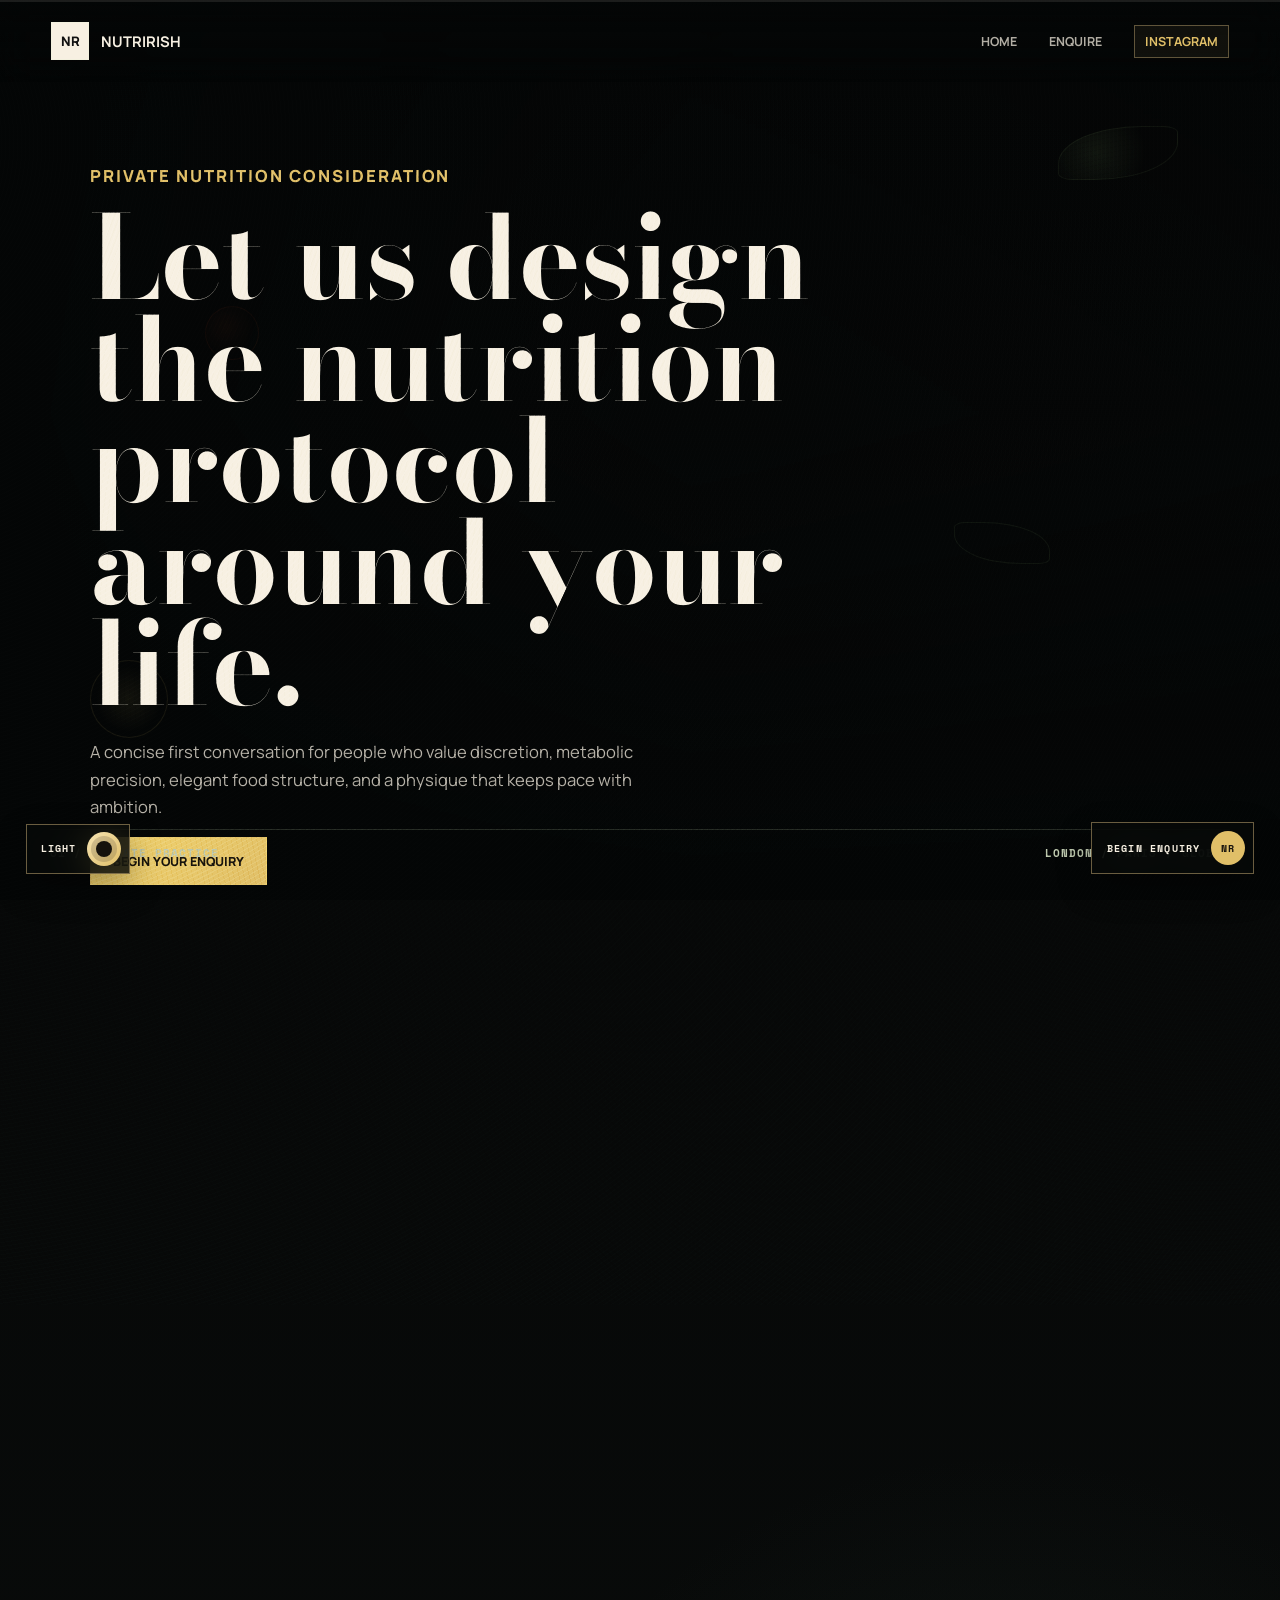
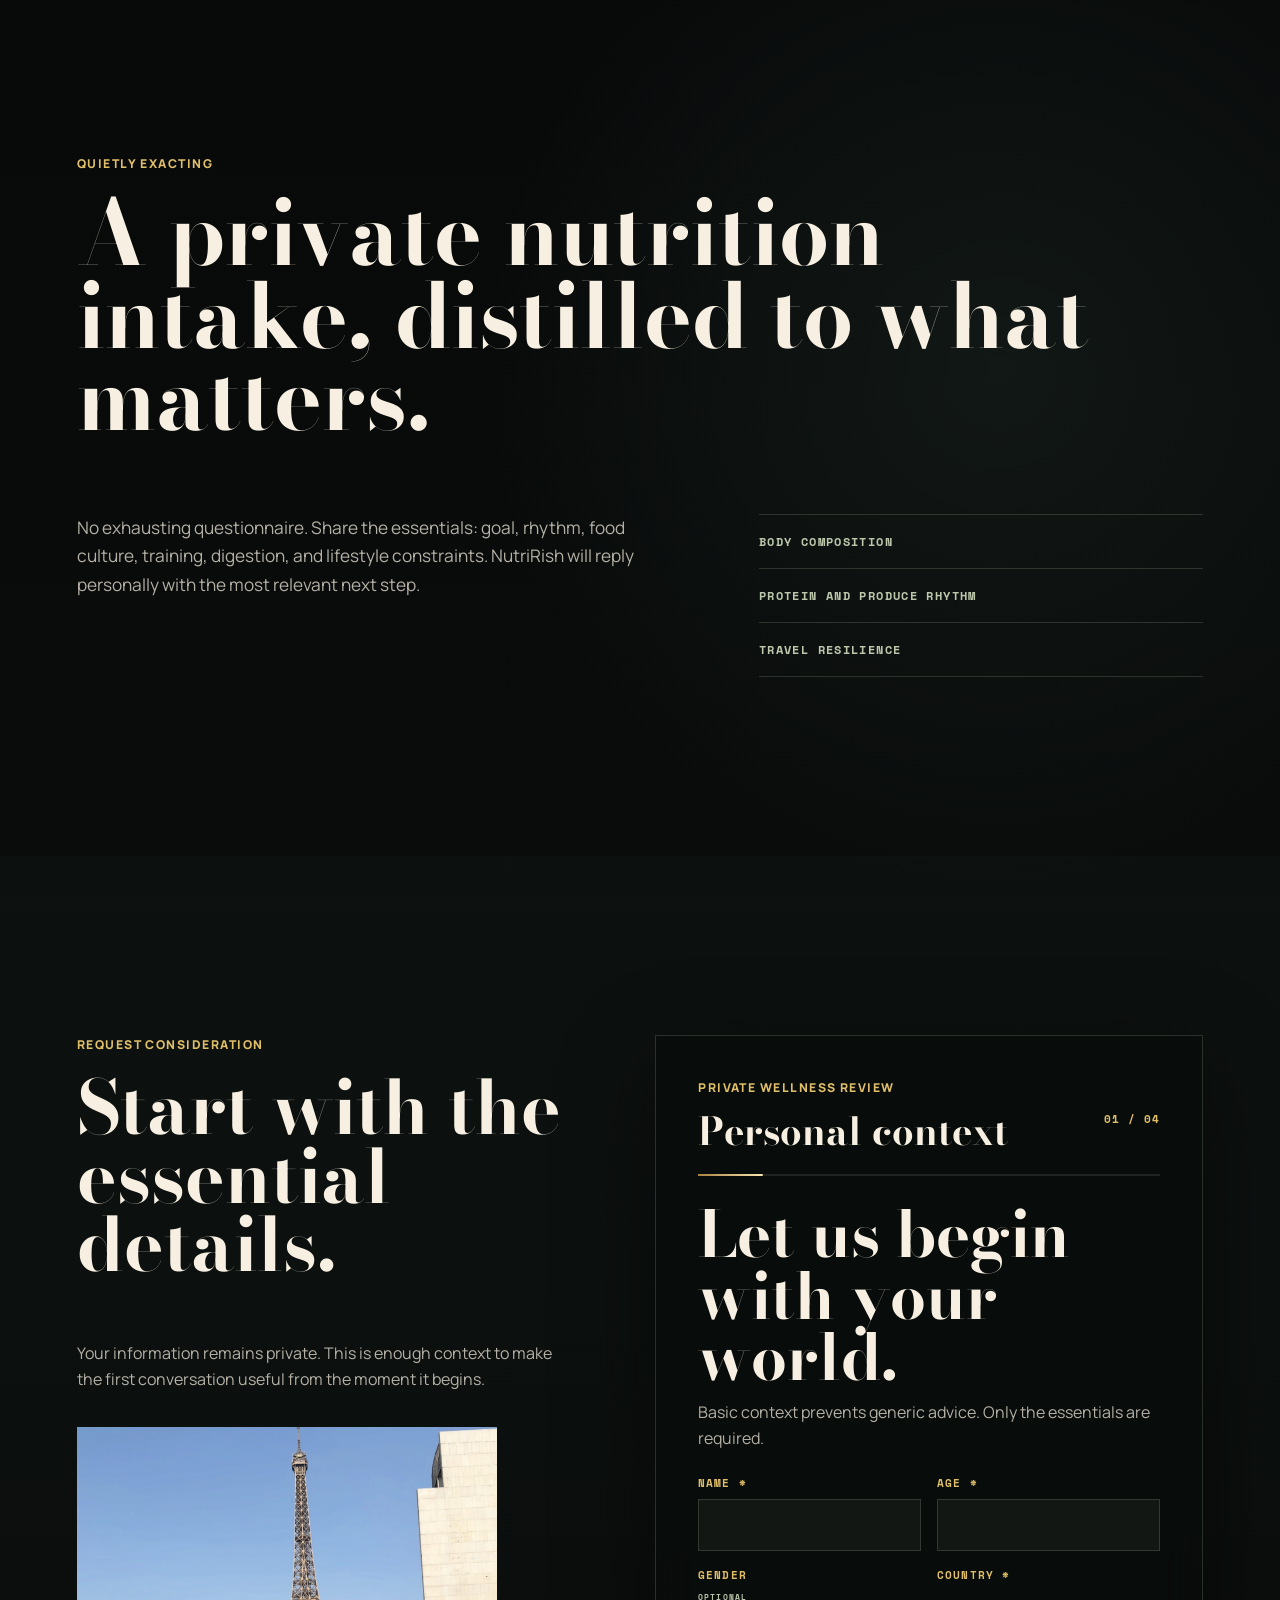
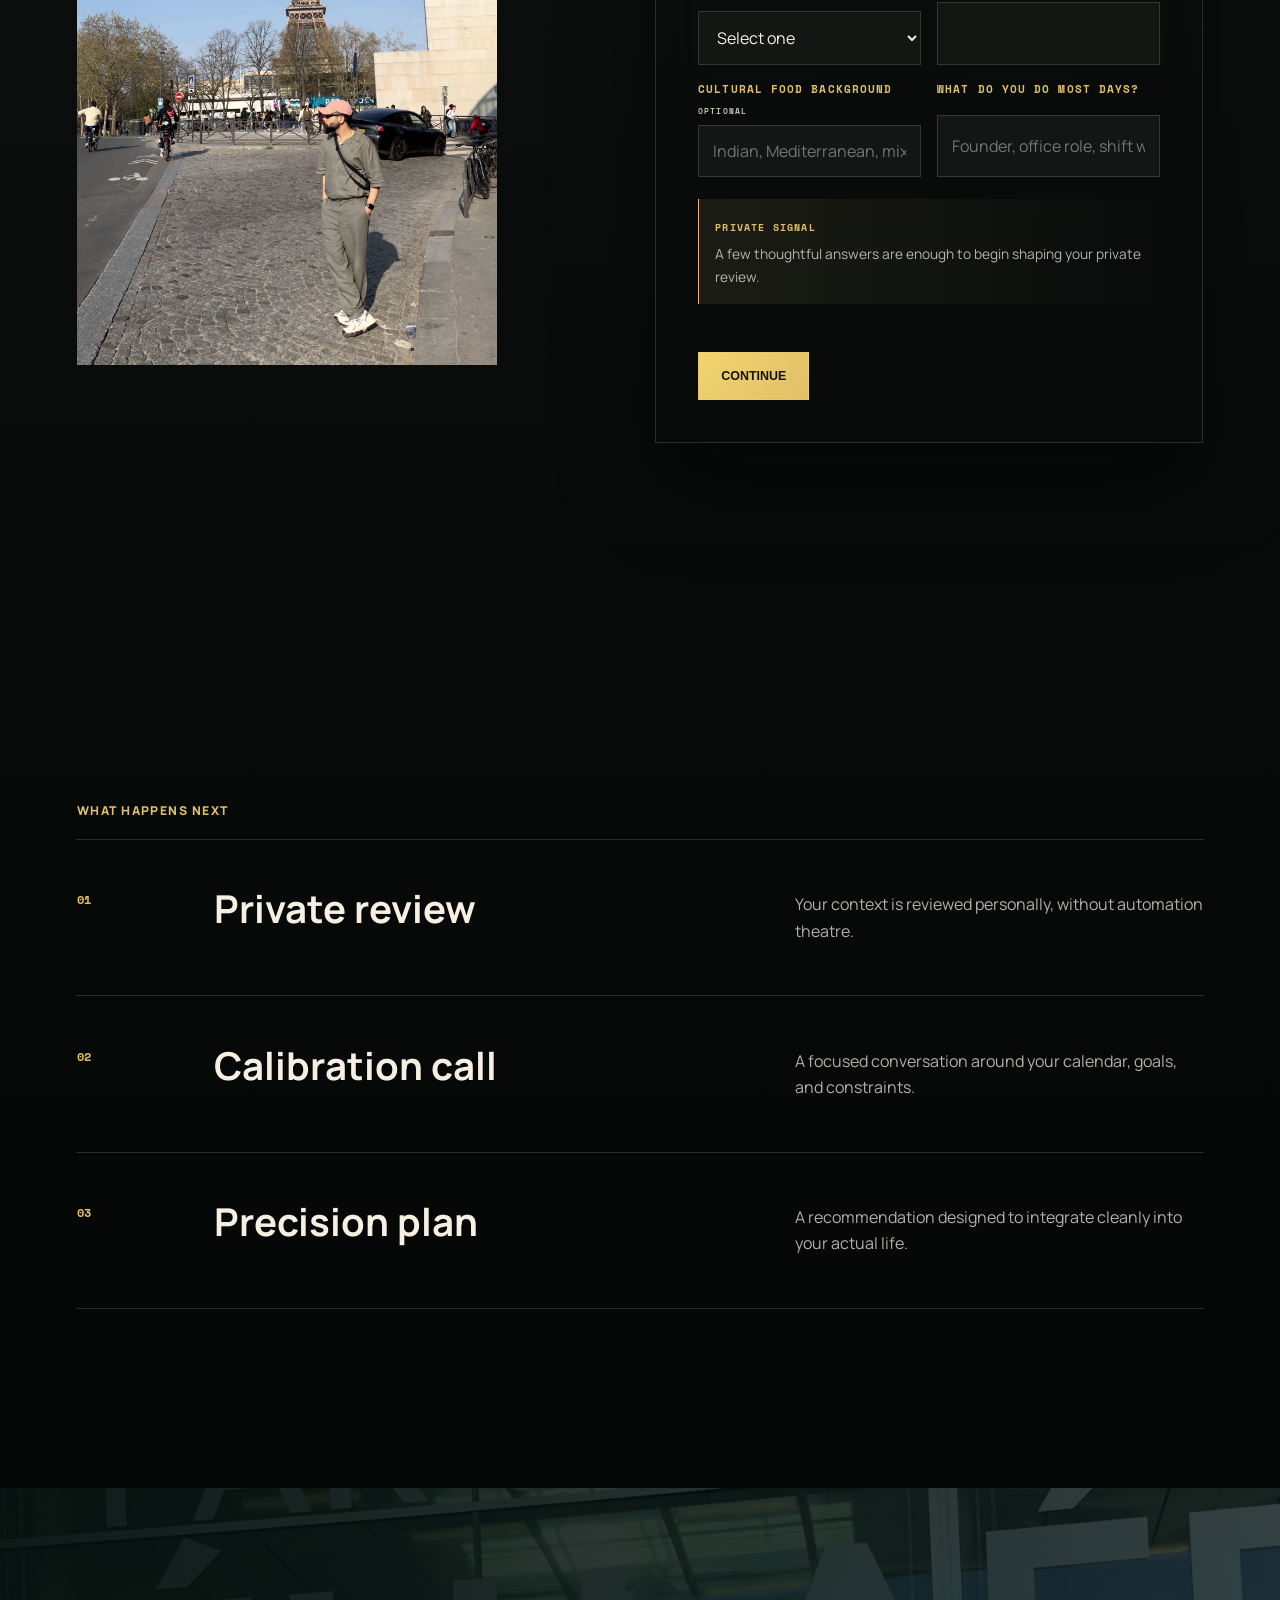
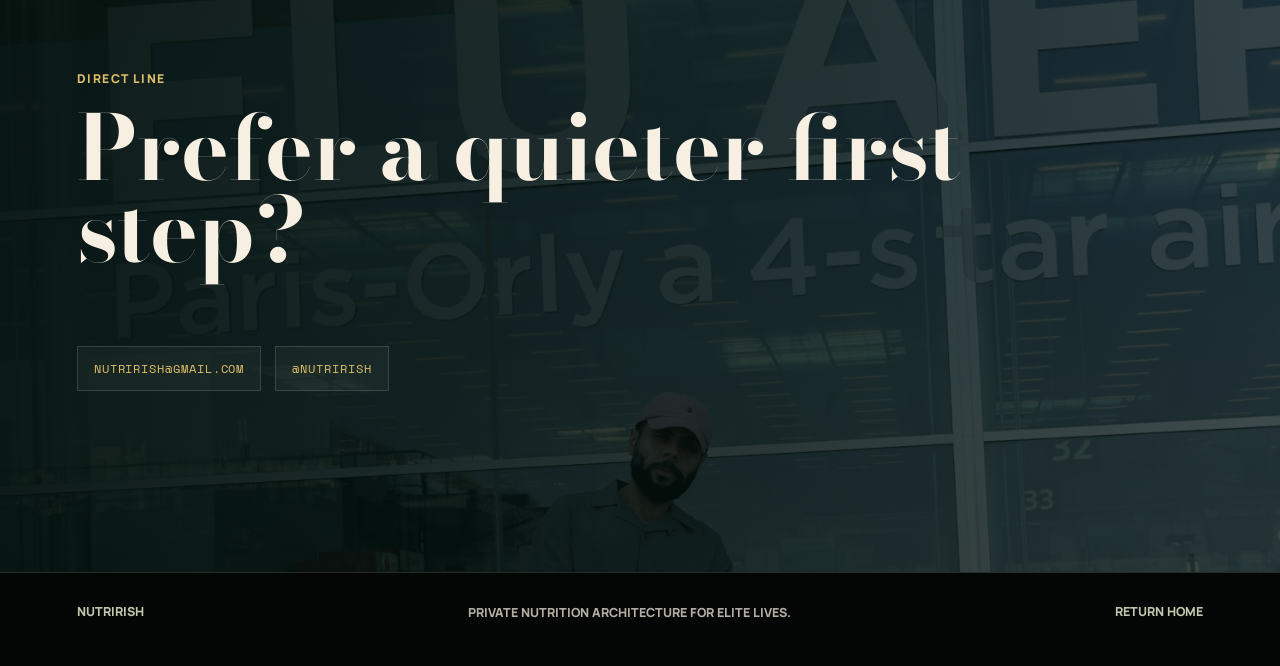
==== commit 62b177f7: "Align theme with premium nutrition identity" ====
--- a/userDetails.html
+++ b/userDetails.html
@@ -19,10 +19,13 @@
         if (localStorage.getItem("nutrirish-theme") === "light") document.documentElement.classList.add("theme-light");
       } catch (error) {}
     </script>
-    <link rel="stylesheet" href="./styles.css?v=20260603-8" />
+    <link rel="stylesheet" href="./styles.css?v=20260603-9" />
   </head>
   <body class="intake-page">
     <div class="grain" aria-hidden="true"></div>
+    <div class="botanical-atmosphere" aria-hidden="true">
+      <i></i><i></i><i></i><i></i>
+    </div>
     <div class="intake-progress" aria-hidden="true"><span data-intake-progress></span></div>
     <a class="private-float" href="#wellnessForm" aria-label="Begin your private NutriRish enquiry">
       <span>Begin enquiry</span>
@@ -50,11 +53,11 @@
         <video src="./NASSETS/web/IMG_1320.mp4" muted loop playsinline autoplay preload="metadata" aria-label="NutriRish private coaching lifestyle film"></video>
         <div class="intake-hero-shade" aria-hidden="true"></div>
         <div class="intake-hero-copy" data-intake-reveal>
-          <p class="eyebrow">Private client consideration</p>
-          <h1>Let us design the protocol around your life.</h1>
+          <p class="eyebrow">Private nutrition consideration</p>
+          <h1>Let us design the nutrition protocol around your life.</h1>
           <p>
-            A concise first conversation for people who value discretion, precision,
-            and a physique that keeps pace with their ambition.
+            A concise first conversation for people who value discretion, metabolic
+            precision, elegant food structure, and a physique that keeps pace with ambition.
           </p>
           <a class="button primary" href="#wellnessForm">Begin your enquiry</a>
         </div>
@@ -66,15 +69,16 @@
 
       <section class="intake-intro section-pad" data-intake-reveal>
         <p class="eyebrow">Quietly exacting</p>
-        <h2>A private intake, distilled to what matters.</h2>
+        <h2>A private nutrition intake, distilled to what matters.</h2>
         <div class="intake-intro-grid">
           <p>
-            No exhausting questionnaire. Share the essentials and NutriRish will reply
-            personally with the most relevant next step.
+            No exhausting questionnaire. Share the essentials: goal, rhythm, food culture,
+            training, digestion, and lifestyle constraints. NutriRish will reply personally
+            with the most relevant next step.
           </p>
           <div class="intake-signals">
             <span>Body composition</span>
-            <span>Executive energy</span>
+            <span>Protein and produce rhythm</span>
             <span>Travel resilience</span>
           </div>
         </div>
@@ -260,6 +264,6 @@
       <a href="./index.html">Return home</a>
     </footer>
 
-    <script src="./intake.js?v=20260603-8"></script>
+    <script src="./intake.js?v=20260603-9"></script>
   </body>
 </html>
--- a/styles.css
+++ b/styles.css
@@ -1,13 +1,17 @@
 :root {
-  --bg: #050606;
-  --panel: #0c0f0e;
-  --ink: #f3eee5;
-  --muted: #b8b0a3;
-  --soft: rgba(243, 238, 229, 0.7);
-  --line: rgba(226, 214, 191, 0.16);
-  --gold: #d0b47a;
-  --bronze: #8a704c;
-  --green: #31463d;
+  --bg: #03100c;
+  --panel: #091a14;
+  --ink: #f7f0e2;
+  --muted: #bdc8ad;
+  --soft: rgba(247, 240, 226, 0.72);
+  --line: rgba(217, 233, 190, 0.16);
+  --gold: #e0bf68;
+  --bronze: #a98242;
+  --green: #2f6b4f;
+  --leaf: #8fb86e;
+  --citrus: #f2d46f;
+  --cacao: #2a1b10;
+  --cream: #f7f0e2;
   --shadow: 0 30px 90px rgba(0, 0, 0, 0.42);
   font-family: Manrope, system-ui, -apple-system, BlinkMacSystemFont, "Segoe UI", sans-serif;
   color: var(--ink);
@@ -15,16 +19,20 @@
 }
 
 .theme-light {
-  --bg: #f2eadc;
-  --panel: #fff8ec;
-  --ink: #15130f;
-  --muted: #675c4f;
-  --soft: rgba(21, 19, 15, 0.72);
-  --line: rgba(80, 61, 39, 0.18);
-  --gold: #9f7c3e;
-  --bronze: #745b35;
-  --green: #d7e1d6;
-  --shadow: 0 28px 90px rgba(84, 65, 42, 0.2);
+  --bg: #f4efdf;
+  --panel: #fffaf0;
+  --ink: #172015;
+  --muted: #677353;
+  --soft: rgba(23, 32, 21, 0.72);
+  --line: rgba(58, 89, 49, 0.18);
+  --gold: #a97d22;
+  --bronze: #7f6736;
+  --green: #cfe1bf;
+  --leaf: #4f854f;
+  --citrus: #d7aa28;
+  --cacao: #302112;
+  --cream: #fffaf0;
+  --shadow: 0 28px 90px rgba(57, 78, 44, 0.18);
 }
 
 * {
@@ -40,16 +48,18 @@
   overflow-x: hidden;
   color: var(--ink);
   background:
-    radial-gradient(circle at 74% 9%, rgba(49, 70, 61, 0.24), transparent 36rem),
-    radial-gradient(circle at 18% 68%, rgba(138, 112, 76, 0.1), transparent 30rem),
-    linear-gradient(180deg, #040505 0%, #0a0d0c 42%, #040505 100%);
+    radial-gradient(circle at 74% 9%, rgba(66, 130, 87, 0.28), transparent 36rem),
+    radial-gradient(circle at 18% 68%, rgba(224, 191, 104, 0.12), transparent 30rem),
+    radial-gradient(circle at 92% 78%, rgba(143, 184, 110, 0.11), transparent 24rem),
+    linear-gradient(180deg, #020a08 0%, #071712 42%, #03100c 100%);
 }
 
 .theme-light body {
   background:
-    radial-gradient(circle at 80% 10%, rgba(159, 124, 62, 0.16), transparent 34rem),
-    radial-gradient(circle at 18% 68%, rgba(49, 70, 61, 0.12), transparent 30rem),
-    linear-gradient(180deg, #f7efe2 0%, #ede2d1 46%, #f8f1e5 100%);
+    radial-gradient(circle at 80% 10%, rgba(215, 170, 40, 0.17), transparent 34rem),
+    radial-gradient(circle at 18% 68%, rgba(79, 133, 79, 0.14), transparent 30rem),
+    radial-gradient(circle at 90% 80%, rgba(198, 72, 36, 0.08), transparent 24rem),
+    linear-gradient(180deg, #fbf6ea 0%, #edf3df 46%, #fffaf0 100%);
 }
 
 body.is-loading {
@@ -67,8 +77,9 @@
   overflow: hidden;
   color: var(--ink);
   background:
-    radial-gradient(circle at 74% 32%, rgba(49, 70, 61, 0.42), transparent 30rem),
-    linear-gradient(135deg, #030404, #0b100e 54%, #060706);
+    radial-gradient(circle at 74% 32%, rgba(66, 130, 87, 0.42), transparent 30rem),
+    radial-gradient(circle at 24% 70%, rgba(224, 191, 104, 0.18), transparent 24rem),
+    linear-gradient(135deg, #020a08, #071912 54%, #040b07);
   transition: opacity 900ms cubic-bezier(0.16, 1, 0.3, 1), visibility 900ms ease;
 }
 
@@ -108,7 +119,7 @@
 
 .loader-shutter {
   z-index: 2;
-  background: #050706;
+  background: #03100c;
   transform-origin: right center;
   animation: shutter-open 1800ms 220ms cubic-bezier(0.16, 1, 0.3, 1) both;
 }
@@ -233,7 +244,7 @@
 .loader-dial::after {
   inset: 18%;
   border: 1px solid rgba(208, 180, 122, 0.26);
-  box-shadow: inset 0 0 52px rgba(49, 70, 61, 0.24), 0 0 80px rgba(0, 0, 0, 0.36);
+  box-shadow: inset 0 0 52px rgba(66, 130, 87, 0.3), 0 0 80px rgba(0, 0, 0, 0.36);
 }
 
 .loader-dial svg {
@@ -276,8 +287,8 @@
   width: 7px;
   height: 7px;
   border-radius: 50%;
-  background: #f8e5af;
-  box-shadow: 0 0 20px rgba(248, 229, 175, 0.9);
+  background: var(--citrus);
+  box-shadow: 0 0 20px rgba(242, 212, 111, 0.9);
 }
 
 .dial-core {
@@ -372,7 +383,7 @@
   display: block;
   width: 100%;
   height: 100%;
-  background: linear-gradient(90deg, var(--bronze), #f8e5af);
+  background: linear-gradient(90deg, var(--leaf), var(--citrus));
   transform: scaleX(0);
   transform-origin: left center;
   transition: transform 320ms cubic-bezier(0.16, 1, 0.3, 1);
@@ -402,6 +413,12 @@
 
 @keyframes dial-spin {
   to { transform: rotate(360deg); }
+}
+
+@keyframes botanical-float {
+  0%, 100% { transform: translate3d(-8px, 10px, 0) rotate(-8deg); }
+  45% { transform: translate3d(12px, -18px, 0) rotate(10deg); }
+  70% { transform: translate3d(2px, 6px, 0) rotate(4deg); }
 }
 
 img,
@@ -519,9 +536,70 @@
   height: 140vh;
   pointer-events: none;
   opacity: 0.13;
-  background: linear-gradient(90deg, transparent, rgba(208, 180, 122, 0.34), transparent);
+  background: linear-gradient(90deg, transparent, rgba(143, 184, 110, 0.34), rgba(224, 191, 104, 0.22), transparent);
   transform: translate3d(var(--sweep-x, 0px), 0, 0) rotate(16deg);
   will-change: transform;
+}
+
+.botanical-atmosphere {
+  position: fixed;
+  inset: 0;
+  z-index: 77;
+  pointer-events: none;
+  overflow: hidden;
+  opacity: 0.72;
+  mix-blend-mode: screen;
+}
+
+.botanical-atmosphere i {
+  position: absolute;
+  display: block;
+  border: 1px solid rgba(143, 184, 110, 0.18);
+  opacity: 0.58;
+  filter: blur(0.2px);
+  transform: translate3d(var(--botany-x, 0px), var(--botany-y, 0px), 0) rotate(var(--botany-r, 0deg));
+  animation: botanical-float 18s ease-in-out infinite;
+  will-change: transform;
+}
+
+.botanical-atmosphere i:nth-child(1) {
+  top: 14vh;
+  right: 8vw;
+  width: 120px;
+  height: 54px;
+  border-radius: 70% 12% 70% 12%;
+  background: radial-gradient(circle at 32% 48%, rgba(143, 184, 110, 0.2), transparent 58%);
+}
+
+.botanical-atmosphere i:nth-child(2) {
+  bottom: 18vh;
+  left: 7vw;
+  width: 78px;
+  height: 78px;
+  border-radius: 50%;
+  border-color: rgba(242, 212, 111, 0.18);
+  background: radial-gradient(circle at center, rgba(242, 212, 111, 0.14), transparent 62%);
+  animation-duration: 22s;
+}
+
+.botanical-atmosphere i:nth-child(3) {
+  top: 58vh;
+  right: 18vw;
+  width: 96px;
+  height: 42px;
+  border-radius: 12% 70% 12% 70%;
+  animation-duration: 26s;
+}
+
+.botanical-atmosphere i:nth-child(4) {
+  top: 34vh;
+  left: 16vw;
+  width: 54px;
+  height: 54px;
+  border-radius: 50%;
+  border-color: rgba(198, 72, 36, 0.13);
+  background: radial-gradient(circle at 38% 38%, rgba(198, 72, 36, 0.1), transparent 64%);
+  animation-duration: 20s;
 }
 
 .progress {
@@ -538,7 +616,7 @@
   display: block;
   width: 100%;
   height: 100%;
-  background: linear-gradient(90deg, var(--gold), #fff2c3);
+  background: linear-gradient(90deg, var(--leaf), var(--citrus), var(--gold));
   transform: scaleX(0);
   transform-origin: left center;
   will-change: transform;
@@ -558,7 +636,7 @@
 .cursor-ring {
   width: 34px;
   height: 34px;
-  border: 1px solid rgba(245, 227, 179, 0.62);
+  border: 1px solid rgba(180, 215, 139, 0.62);
   transform: translate3d(-80px, -80px, 0);
   transition: width 220ms ease, height 220ms ease, border-color 220ms ease;
 }
@@ -566,14 +644,14 @@
 .cursor-dot {
   width: 4px;
   height: 4px;
-  background: #f5e3b3;
+  background: var(--citrus);
   transform: translate3d(-80px, -80px, 0);
 }
 
 body.cursor-active .cursor-ring {
   width: 50px;
   height: 50px;
-  border-color: rgba(245, 227, 179, 0.92);
+  border-color: rgba(242, 212, 111, 0.92);
 }
 
 .site-header {
@@ -726,8 +804,8 @@
 .theme-light .theme-toggle,
 .theme-light .private-float {
   color: #15130f;
-  background: rgba(255, 248, 236, 0.78);
-  box-shadow: 0 16px 40px rgba(84, 65, 42, 0.18);
+  background: rgba(255, 250, 240, 0.8);
+  box-shadow: 0 16px 40px rgba(57, 78, 44, 0.18);
 }
 
 .theme-light .theme-toggle i::before {
@@ -737,8 +815,8 @@
 }
 
 .theme-light .private-float i {
-  color: #fff8ec;
-  background: #15130f;
+  color: #fffaf0;
+  background: #172015;
 }
 
 .theme-light .cinema-stage,
@@ -746,7 +824,7 @@
 .theme-light .video-grid,
 .theme-light .credential,
 .theme-light .footer {
-  background: #f4eadb;
+  background: #f4efdf;
 }
 
 .theme-light .scroll-vignette,
@@ -760,23 +838,58 @@
 .theme-light .hero-shade,
 .theme-light .intake-hero-shade {
   background:
-    linear-gradient(90deg, rgba(247, 239, 226, 0.78), rgba(247, 239, 226, 0.28) 55%, rgba(247, 239, 226, 0.48)),
-    linear-gradient(0deg, rgba(247, 239, 226, 0.86), transparent 46%, rgba(247, 239, 226, 0.34));
+    linear-gradient(90deg, rgba(13, 23, 15, 0.72), rgba(13, 23, 15, 0.24) 54%, rgba(13, 23, 15, 0.16) 72%, rgba(13, 23, 15, 0.42)),
+    linear-gradient(0deg, rgba(13, 23, 15, 0.7), transparent 48%, rgba(244, 239, 223, 0.16));
+}
+
+.theme-light .hero-copy,
+.theme-light .hero-meta,
+.theme-light .hero-side-word,
+.theme-light .cinema-panel,
+.theme-light .intake-hero-copy,
+.theme-light .intake-hero-meta {
+  color: #fffaf0;
+}
+
+.theme-light .hero-copy p,
+.theme-light .cinema-panel p,
+.theme-light .intake-hero-copy p {
+  color: rgba(255, 250, 240, 0.78);
+}
+
+.theme-light .hero-copy h1,
+.theme-light .cinema-panel h2,
+.theme-light .intake-hero-copy h1 {
+  color: #fffaf0;
+  text-shadow: 0 18px 54px rgba(0, 0, 0, 0.34);
+}
+
+.theme-light .nutrient-orbit span {
+  color: rgba(255, 250, 240, 0.86);
+  background:
+    linear-gradient(135deg, rgba(143, 184, 110, 0.16), rgba(224, 191, 104, 0.08)),
+    rgba(6, 20, 14, 0.48);
+}
+
+.theme-light .cinema-panel {
+  background:
+    linear-gradient(90deg, rgba(7, 17, 12, 0.1), rgba(7, 17, 12, 0.72)),
+    radial-gradient(circle at 100% 20%, rgba(143, 184, 110, 0.14), transparent 18rem);
 }
 
 .theme-light .button.ghost {
-  color: var(--ink);
-  background: rgba(21, 19, 15, 0.04);
+  color: inherit;
+  background: rgba(255, 250, 240, 0.08);
 }
 
 .theme-light .horizontal-gallery {
-  background: #f8f1e5;
+  background: #fffaf0;
 }
 
 .theme-light .intake-page {
   background:
-    radial-gradient(circle at 78% 36%, rgba(159, 124, 62, 0.16), transparent 32rem),
-    linear-gradient(180deg, #f2eadc, #fff8ec 52%, #efe2cf);
+    radial-gradient(circle at 78% 36%, rgba(79, 133, 79, 0.16), transparent 32rem),
+    linear-gradient(180deg, #f4efdf, #fffaf0 52%, #edf3df);
 }
 
 .theme-light .intake-header {
@@ -823,12 +936,12 @@
 }
 
 .theme-light .review-personal {
-  background: linear-gradient(90deg, rgba(159, 124, 62, 0.13), rgba(255, 248, 236, 0.25));
+  background: linear-gradient(90deg, rgba(79, 133, 79, 0.13), rgba(255, 250, 240, 0.25));
 }
 
 .theme-light .intake-direct {
   background:
-    linear-gradient(90deg, rgba(242, 234, 220, 0.92), rgba(242, 234, 220, 0.62)),
+    linear-gradient(90deg, rgba(244, 239, 223, 0.92), rgba(237, 243, 223, 0.62)),
     url("./NASSETS/IMG_4535.jpg") center 34% / cover;
 }
 
@@ -926,9 +1039,9 @@
 
 .hero-copy {
   position: sticky;
-  top: 19vh;
+  top: 16vh;
   z-index: 3;
-  width: min(680px, calc(100% - 36px));
+  width: min(760px, calc(100% - 36px));
   margin: -80vh 0 0 clamp(18px, 7vw, 96px);
   padding-bottom: 72vh;
 }
@@ -969,9 +1082,9 @@
 }
 
 h1 {
-  max-width: 720px;
+  max-width: 820px;
   margin-bottom: 24px;
-  font-size: clamp(4rem, 7.8vw, 8.4rem);
+  font-size: clamp(3.85rem, 7.2vw, 7.8rem);
   line-height: 0.88;
 }
 
@@ -993,6 +1106,74 @@
 .lede {
   max-width: 560px;
   font-size: clamp(1rem, 1.5vw, 1.22rem);
+}
+
+.nutrient-orbit {
+  display: flex;
+  flex-wrap: wrap;
+  gap: 9px;
+  max-width: 520px;
+  margin-top: 24px;
+}
+
+.nutrient-orbit span {
+  position: relative;
+  overflow: hidden;
+  padding: 10px 13px 9px 34px;
+  border: 1px solid rgba(180, 215, 139, 0.2);
+  color: rgba(247, 240, 226, 0.82);
+  background:
+    linear-gradient(135deg, rgba(143, 184, 110, 0.12), rgba(224, 191, 104, 0.05)),
+    rgba(4, 16, 12, 0.42);
+  backdrop-filter: blur(14px);
+  font-family: "Space Mono", monospace;
+  font-size: 0.62rem;
+  font-weight: 700;
+  letter-spacing: 0.12em;
+  text-transform: uppercase;
+  animation: nutrient-rise 3.6s ease-in-out infinite;
+}
+
+.nutrient-orbit span:nth-child(2) {
+  animation-delay: 260ms;
+}
+
+.nutrient-orbit span:nth-child(3) {
+  animation-delay: 520ms;
+}
+
+.nutrient-orbit span::before {
+  content: "";
+  position: absolute;
+  left: 12px;
+  top: 50%;
+  width: 12px;
+  height: 12px;
+  border-radius: 50%;
+  background:
+    radial-gradient(circle at 36% 34%, rgba(255, 255, 255, 0.8) 0 1px, transparent 2px),
+    linear-gradient(135deg, var(--leaf), var(--citrus));
+  box-shadow: 0 0 16px rgba(143, 184, 110, 0.36);
+  transform: translateY(-50%);
+}
+
+.nutrient-orbit span::after {
+  content: "";
+  position: absolute;
+  inset: 0;
+  background: linear-gradient(100deg, transparent, rgba(255, 255, 255, 0.11), transparent);
+  transform: translateX(-120%);
+  animation: nutrient-sheen 4.4s ease-in-out infinite;
+}
+
+@keyframes nutrient-rise {
+  0%, 100% { transform: translate3d(0, 0, 0); border-color: rgba(180, 215, 139, 0.2); }
+  50% { transform: translate3d(0, -4px, 0); border-color: rgba(242, 212, 111, 0.36); }
+}
+
+@keyframes nutrient-sheen {
+  0%, 45% { transform: translateX(-120%); }
+  78%, 100% { transform: translateX(120%); }
 }
 
 .hero-actions {
@@ -1021,7 +1202,7 @@
 
 .button.primary {
   color: #17130c;
-  background: linear-gradient(135deg, #f5e3b3, var(--gold));
+  background: linear-gradient(135deg, var(--citrus), var(--gold));
   border-color: transparent;
 }
 
@@ -1101,7 +1282,9 @@
 .ticker {
   overflow: hidden;
   border-block: 1px solid var(--line);
-  background: rgba(246, 240, 230, 0.03);
+  background:
+    linear-gradient(90deg, rgba(143, 184, 110, 0.08), rgba(224, 191, 104, 0.04), rgba(143, 184, 110, 0.08)),
+    rgba(246, 240, 230, 0.03);
   color: var(--muted);
   font-size: 0.82rem;
 }
@@ -1113,8 +1296,21 @@
 }
 
 .ticker span {
+  position: relative;
   padding: 24px 38px;
   white-space: nowrap;
+}
+
+.ticker span::before {
+  content: "";
+  display: inline-block;
+  width: 7px;
+  height: 7px;
+  margin-right: 14px;
+  border-radius: 50%;
+  background: linear-gradient(135deg, var(--leaf), var(--citrus));
+  box-shadow: 0 0 16px rgba(143, 184, 110, 0.34);
+  vertical-align: 1px;
 }
 
 @keyframes marquee {
@@ -1161,8 +1357,71 @@
   z-index: -1;
   pointer-events: none;
   opacity: var(--section-glow, 0);
-  background: radial-gradient(circle at var(--section-x, 50%) 50%, rgba(49, 70, 61, 0.28), transparent 44%);
+  background:
+    radial-gradient(circle at var(--section-x, 50%) 50%, rgba(79, 133, 79, 0.28), transparent 44%),
+    radial-gradient(circle at calc(var(--section-x, 50%) + 18%) 62%, rgba(224, 191, 104, 0.08), transparent 22%);
   transition: opacity 300ms ease;
+}
+
+.produce-still-life {
+  position: absolute;
+  top: clamp(36px, 7vw, 92px);
+  right: clamp(18px, 7vw, 108px);
+  z-index: 0;
+  width: min(24vw, 280px);
+  height: min(24vw, 280px);
+  pointer-events: none;
+  opacity: 0.68;
+  filter: drop-shadow(0 24px 60px rgba(0, 0, 0, 0.22));
+}
+
+.produce-still-life span {
+  position: absolute;
+  display: block;
+  opacity: 0.86;
+  animation: produce-drift 9s ease-in-out infinite;
+  will-change: transform;
+}
+
+.produce-still-life span:nth-child(1) {
+  top: 14%;
+  right: 8%;
+  width: 42%;
+  aspect-ratio: 1;
+  border-radius: 50%;
+  background:
+    radial-gradient(circle at 34% 28%, rgba(255, 255, 255, 0.72) 0 7%, transparent 8%),
+    radial-gradient(circle at center, rgba(242, 212, 111, 0.96), rgba(169, 125, 34, 0.2) 68%, transparent 69%);
+}
+
+.produce-still-life span:nth-child(2) {
+  --produce-r: -22deg;
+  left: 4%;
+  bottom: 8%;
+  width: 54%;
+  height: 25%;
+  border: 1px solid rgba(143, 184, 110, 0.28);
+  border-radius: 70% 12% 70% 12%;
+  background:
+    linear-gradient(135deg, rgba(143, 184, 110, 0.72), rgba(47, 107, 79, 0.08));
+  animation-delay: 400ms;
+}
+
+.produce-still-life span:nth-child(3) {
+  right: 22%;
+  bottom: 0;
+  width: 30%;
+  aspect-ratio: 1;
+  border-radius: 48% 52% 46% 54%;
+  background:
+    radial-gradient(circle at 30% 28%, rgba(255, 255, 255, 0.58) 0 8%, transparent 9%),
+    radial-gradient(circle at center, rgba(190, 69, 37, 0.78), rgba(114, 37, 25, 0.12) 70%, transparent 71%);
+  animation-delay: 760ms;
+}
+
+@keyframes produce-drift {
+  0%, 100% { transform: translate3d(0, 0, 0) rotate(var(--produce-r, 0deg)); }
+  50% { transform: translate3d(0, -12px, 0) rotate(calc(var(--produce-r, 0deg) + 7deg)); }
 }
 
 .section-kicker {
@@ -1209,7 +1468,9 @@
   min-width: 0;
   padding: 20px;
   border: 1px solid var(--line);
-  background: rgba(246, 240, 230, 0.035);
+  background:
+    linear-gradient(135deg, rgba(143, 184, 110, 0.06), rgba(224, 191, 104, 0.025)),
+    rgba(246, 240, 230, 0.035);
 }
 
 .stats strong {
@@ -1248,13 +1509,33 @@
 }
 
 .rail-light {
-  color: #17140e;
-  background: #ebe1d0;
+  color: #172015;
+  background:
+    radial-gradient(circle at 10% 50%, rgba(242, 212, 111, 0.18), transparent 30rem),
+    linear-gradient(90deg, #eef2dc, #fff6dc, #e0ead1);
 }
 
 .rail-dark {
   color: var(--ink);
-  background: #11100d;
+  background:
+    radial-gradient(circle at 88% 50%, rgba(143, 184, 110, 0.16), transparent 34rem),
+    linear-gradient(90deg, #06110d, #172315, #06110d);
+}
+
+.theme-light .rail-dark {
+  color: rgba(23, 32, 21, 0.78);
+  background:
+    radial-gradient(circle at 18% 50%, rgba(242, 212, 111, 0.2), transparent 26rem),
+    radial-gradient(circle at 86% 50%, rgba(79, 133, 79, 0.14), transparent 30rem),
+    linear-gradient(90deg, #f6f0df, #e9f1dc, #fff7df);
+}
+
+.theme-light .rail-dark span {
+  color: rgba(23, 32, 21, 0.78);
+}
+
+.theme-light .rail-dark i {
+  color: var(--gold);
 }
 
 .stats span {
@@ -1269,7 +1550,9 @@
   grid-template-columns: minmax(280px, 0.78fr) minmax(300px, 0.72fr);
   gap: clamp(32px, 7vw, 120px);
   align-items: center;
-  background: linear-gradient(180deg, transparent, rgba(125, 100, 69, 0.08), transparent);
+  background:
+    radial-gradient(circle at 8% 70%, rgba(143, 184, 110, 0.12), transparent 26rem),
+    linear-gradient(180deg, transparent, rgba(143, 184, 110, 0.08), transparent);
 }
 
 .lock-copy p:last-child {
@@ -1319,7 +1602,9 @@
   margin: -82vh 0 0 auto;
   padding: 42px;
   border-left: 1px solid var(--line);
-  background: linear-gradient(90deg, rgba(7, 7, 6, 0.1), rgba(7, 7, 6, 0.72));
+  background:
+    linear-gradient(90deg, rgba(7, 17, 12, 0.1), rgba(7, 17, 12, 0.74)),
+    radial-gradient(circle at 100% 20%, rgba(143, 184, 110, 0.12), transparent 18rem);
   backdrop-filter: blur(10px);
   will-change: transform, opacity;
 }
@@ -1329,7 +1614,9 @@
 }
 
 .services {
-  background: #090907;
+  background:
+    radial-gradient(circle at 82% 18%, rgba(143, 184, 110, 0.13), transparent 30rem),
+    linear-gradient(180deg, #06110d, #0b1710);
 }
 
 .service-list {
@@ -1339,7 +1626,7 @@
 
 .service-list article {
   display: grid;
-  grid-template-columns: 92px minmax(220px, 0.8fr) minmax(260px, 0.72fr);
+  grid-template-columns: 92px minmax(220px, 0.8fr) minmax(260px, 0.72fr) 40px;
   gap: clamp(20px, 4vw, 64px);
   padding: clamp(26px, 5vw, 62px) 0;
   border-bottom: 1px solid var(--line);
@@ -1347,6 +1634,20 @@
   will-change: transform;
 }
 
+.service-list article::after {
+  content: "";
+  align-self: center;
+  justify-self: end;
+  width: 34px;
+  height: 34px;
+  border: 1px solid rgba(143, 184, 110, 0.22);
+  border-radius: 50%;
+  background:
+    radial-gradient(circle at center, rgba(242, 212, 111, 0.26), transparent 52%),
+    radial-gradient(circle at 34% 34%, rgba(255, 255, 255, 0.28) 0 2px, transparent 3px);
+  opacity: 0.82;
+}
+
 .service-list article span {
   color: var(--gold);
   font-weight: 800;
@@ -1363,8 +1664,10 @@
 .horizontal-gallery {
   position: relative;
   min-height: 245vh;
-  background: var(--ink);
-  color: #11100d;
+  background:
+    radial-gradient(circle at 82% 18%, rgba(143, 184, 110, 0.2), transparent 30rem),
+    linear-gradient(180deg, #fffaf0, #edf3df);
+  color: #172015;
 }
 
 .gallery-sticky {
@@ -1391,7 +1694,7 @@
 .gallery-copy h2 {
   max-width: 970px;
   margin-bottom: 0;
-  color: #11100d;
+  color: #172015;
   max-width: 1280px;
   font-size: clamp(2.5rem, 4.7vw, 5.4rem);
 }
@@ -1409,8 +1712,8 @@
   height: min(60vh, 640px);
   margin: 0;
   overflow: hidden;
-  background: #191713;
-  box-shadow: 0 24px 60px rgba(17, 16, 13, 0.24);
+  background: #172015;
+  box-shadow: 0 24px 60px rgba(31, 50, 25, 0.22);
   translate: 0 var(--card-y, 0px);
   will-change: translate;
 }
@@ -1439,7 +1742,7 @@
 figcaption {
   height: 44px;
   padding: 15px 16px 0;
-  color: #494035;
+  color: #3f4f35;
   font-size: 0.66rem;
 }
 
@@ -1465,7 +1768,7 @@
   position: relative;
   min-height: 520px;
   overflow: hidden;
-  background: #13110d;
+  background: #07140f;
   transform: perspective(1200px) translate3d(0, var(--film-y, 0px), 0) rotateX(var(--film-tilt, 0deg));
   transform-origin: center center;
   will-change: transform;
@@ -1476,7 +1779,7 @@
   height: 100%;
   min-height: 520px;
   object-fit: cover;
-  filter: saturate(0.78) contrast(1.1);
+  filter: saturate(0.88) contrast(1.08);
   transform: scale(1.04);
   transition: transform 800ms ease, filter 800ms ease;
   will-change: transform;
@@ -1494,7 +1797,7 @@
   z-index: 2;
   padding: 10px 12px;
   color: var(--ink);
-  background: rgba(7, 7, 6, 0.56);
+  background: rgba(6, 20, 14, 0.62);
   border: 1px solid var(--line);
   backdrop-filter: blur(10px);
   font-size: 0.66rem;
@@ -1505,7 +1808,10 @@
   grid-template-columns: minmax(280px, 0.74fr) minmax(320px, 0.7fr);
   gap: clamp(34px, 7vw, 100px);
   align-items: center;
-  background: linear-gradient(180deg, #080806, #11100d);
+  background:
+    radial-gradient(circle at 82% 18%, rgba(224, 191, 104, 0.1), transparent 28rem),
+    radial-gradient(circle at 12% 76%, rgba(143, 184, 110, 0.1), transparent 24rem),
+    linear-gradient(180deg, #06110d, #111c11);
 }
 
 .credential-copy h2 {
@@ -1520,7 +1826,9 @@
   position: relative;
   padding: 12px;
   border: 1px solid var(--line);
-  background: rgba(246, 240, 230, 0.055);
+  background:
+    linear-gradient(135deg, rgba(143, 184, 110, 0.08), rgba(224, 191, 104, 0.04)),
+    rgba(246, 240, 230, 0.055);
   box-shadow: var(--shadow);
 }
 
@@ -1563,8 +1871,8 @@
   position: absolute;
   inset: 0;
   background:
-    linear-gradient(90deg, rgba(5, 5, 4, 0.94), rgba(5, 5, 4, 0.34), rgba(5, 5, 4, 0.96)),
-    linear-gradient(0deg, rgba(5, 5, 4, 0.94), transparent 50%, rgba(5, 5, 4, 0.78));
+    linear-gradient(90deg, rgba(3, 16, 12, 0.95), rgba(3, 16, 12, 0.34), rgba(3, 16, 12, 0.96)),
+    linear-gradient(0deg, rgba(3, 16, 12, 0.94), transparent 50%, rgba(3, 16, 12, 0.78));
 }
 
 .private-content {
@@ -1592,7 +1900,9 @@
   padding: 12px 14px;
   border: 1px solid var(--line);
   color: var(--muted);
-  background: rgba(246, 240, 230, 0.04);
+  background:
+    linear-gradient(135deg, rgba(143, 184, 110, 0.08), rgba(224, 191, 104, 0.03)),
+    rgba(246, 240, 230, 0.04);
   font-size: 0.76rem;
   font-weight: 800;
   text-transform: uppercase;
@@ -2223,9 +2533,9 @@
 .submission-atmosphere {
   opacity: 0.86;
   background:
-    radial-gradient(circle at 50% 48%, rgba(49, 70, 61, 0.48), transparent 30rem),
-    radial-gradient(circle at 50% 54%, rgba(208, 180, 122, 0.16), transparent 18rem),
-    linear-gradient(135deg, rgba(3, 5, 5, 0.98), rgba(8, 13, 11, 0.9));
+    radial-gradient(circle at 50% 48%, rgba(79, 133, 79, 0.48), transparent 30rem),
+    radial-gradient(circle at 50% 54%, rgba(224, 191, 104, 0.16), transparent 18rem),
+    linear-gradient(135deg, rgba(3, 16, 12, 0.98), rgba(8, 19, 13, 0.9));
 }
 
 .submission-grid {
@@ -2246,7 +2556,9 @@
   padding: clamp(34px, 6vw, 74px);
   border: 1px solid rgba(208, 180, 122, 0.32);
   color: var(--ink);
-  background: linear-gradient(145deg, rgba(10, 14, 13, 0.92), rgba(5, 7, 7, 0.78));
+  background:
+    radial-gradient(circle at 100% 0%, rgba(143, 184, 110, 0.12), transparent 18rem),
+    linear-gradient(145deg, rgba(10, 22, 15, 0.92), rgba(4, 12, 9, 0.8));
   box-shadow: 0 34px 110px rgba(0, 0, 0, 0.56);
   transform: translate3d(0, 28px, 0) scale(0.96);
   transition: transform 820ms cubic-bezier(0.16, 1, 0.3, 1);
@@ -2299,8 +2611,8 @@
   width: 6px;
   height: 6px;
   border-radius: 50%;
-  background: #f8e5af;
-  box-shadow: 0 0 18px rgba(248, 229, 175, 0.92);
+  background: var(--citrus);
+  box-shadow: 0 0 18px rgba(242, 212, 111, 0.92);
 }
 
 .submission-panel .review-success-mark {
@@ -2381,7 +2693,7 @@
   display: grid;
   align-content: center;
   background:
-    linear-gradient(90deg, rgba(4, 6, 6, 0.94), rgba(4, 6, 6, 0.72)),
+    linear-gradient(90deg, rgba(3, 16, 12, 0.94), rgba(3, 16, 12, 0.72)),
     url("./NASSETS/IMG_4535.jpg") center 34% / cover;
 }
 
@@ -2468,6 +2780,10 @@
     display: none;
   }
 
+  .botanical-atmosphere {
+    opacity: 0.36;
+  }
+
   .cursor-ring,
   .cursor-dot {
     display: none;
@@ -2559,6 +2875,12 @@
     gap: 14px;
   }
 
+  .service-list article::after {
+    justify-self: start;
+    width: 26px;
+    height: 26px;
+  }
+
   .gallery-track figure {
     flex-basis: min(54vw, 360px);
     height: 54vh;
@@ -2675,6 +2997,10 @@
     opacity: 0.08;
   }
 
+  .botanical-atmosphere {
+    display: none;
+  }
+
   .analog-noise {
     opacity: 0.045;
   }
@@ -2722,7 +3048,8 @@
   }
 
   h1 {
-    font-size: clamp(3.35rem, 18vw, 5.4rem);
+    font-size: clamp(2.9rem, 15vw, 4.5rem);
+    line-height: 0.9;
   }
 
   h2 {
@@ -2767,6 +3094,33 @@
   .hero-actions {
     align-items: stretch;
     flex-direction: column;
+  }
+
+  .nutrient-orbit {
+    gap: 7px;
+    margin-top: 18px;
+  }
+
+  .nutrient-orbit span {
+    flex: 1 1 auto;
+    min-width: 0;
+    padding: 9px 9px 8px 28px;
+    font-size: 0.54rem;
+    letter-spacing: 0.08em;
+  }
+
+  .nutrient-orbit span::before {
+    left: 10px;
+    width: 9px;
+    height: 9px;
+  }
+
+  .produce-still-life {
+    top: 76px;
+    right: 0;
+    width: 112px;
+    height: 112px;
+    opacity: 0.34;
   }
 
   .button {
@@ -2984,14 +3338,15 @@
   }
 
   .intake-hero-copy {
-    top: 16vh;
+    top: 13vh;
     width: calc(100% - 28px);
     margin-left: 14px;
     padding-bottom: 38vh;
   }
 
   .intake-hero-copy h1 {
-    font-size: clamp(3.55rem, 17vw, 5.4rem);
+    font-size: clamp(2.8rem, 13vw, 4.2rem);
+    line-height: 0.92;
   }
 
   .intake-hero-copy p {
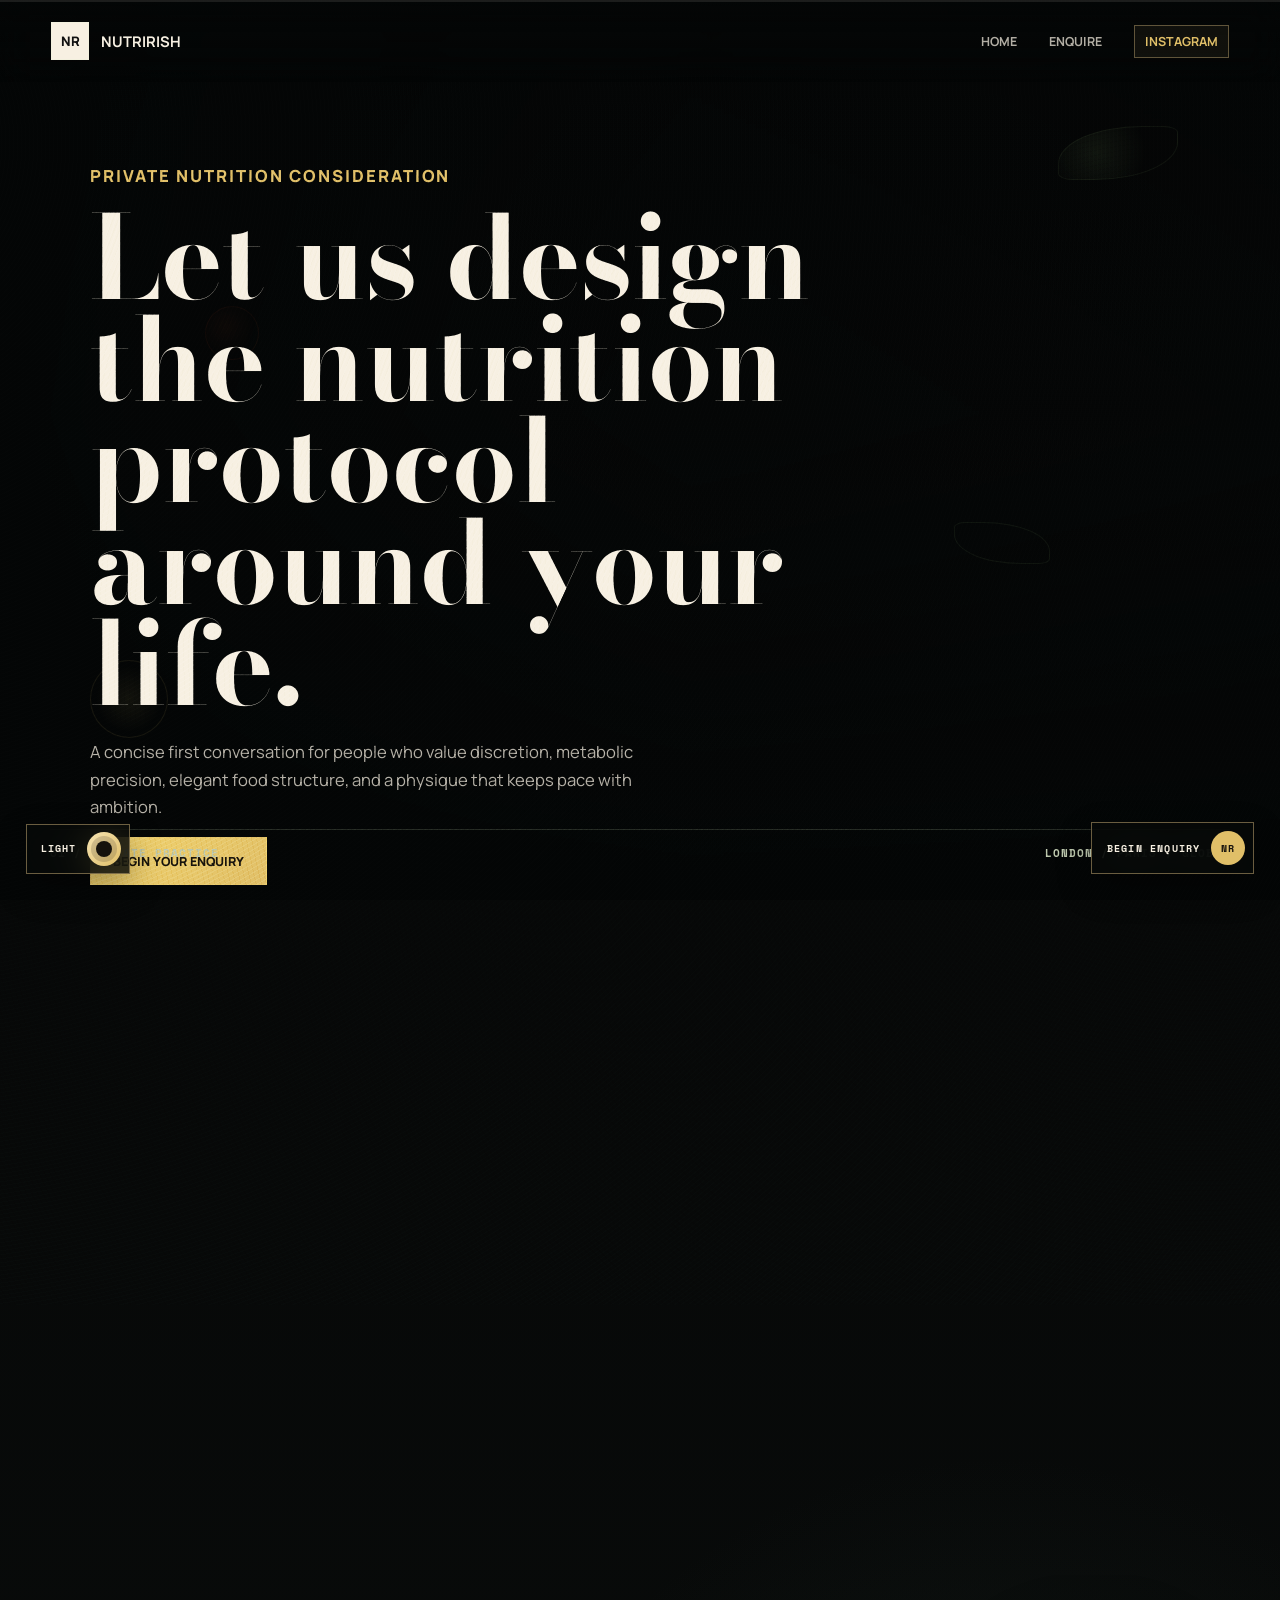
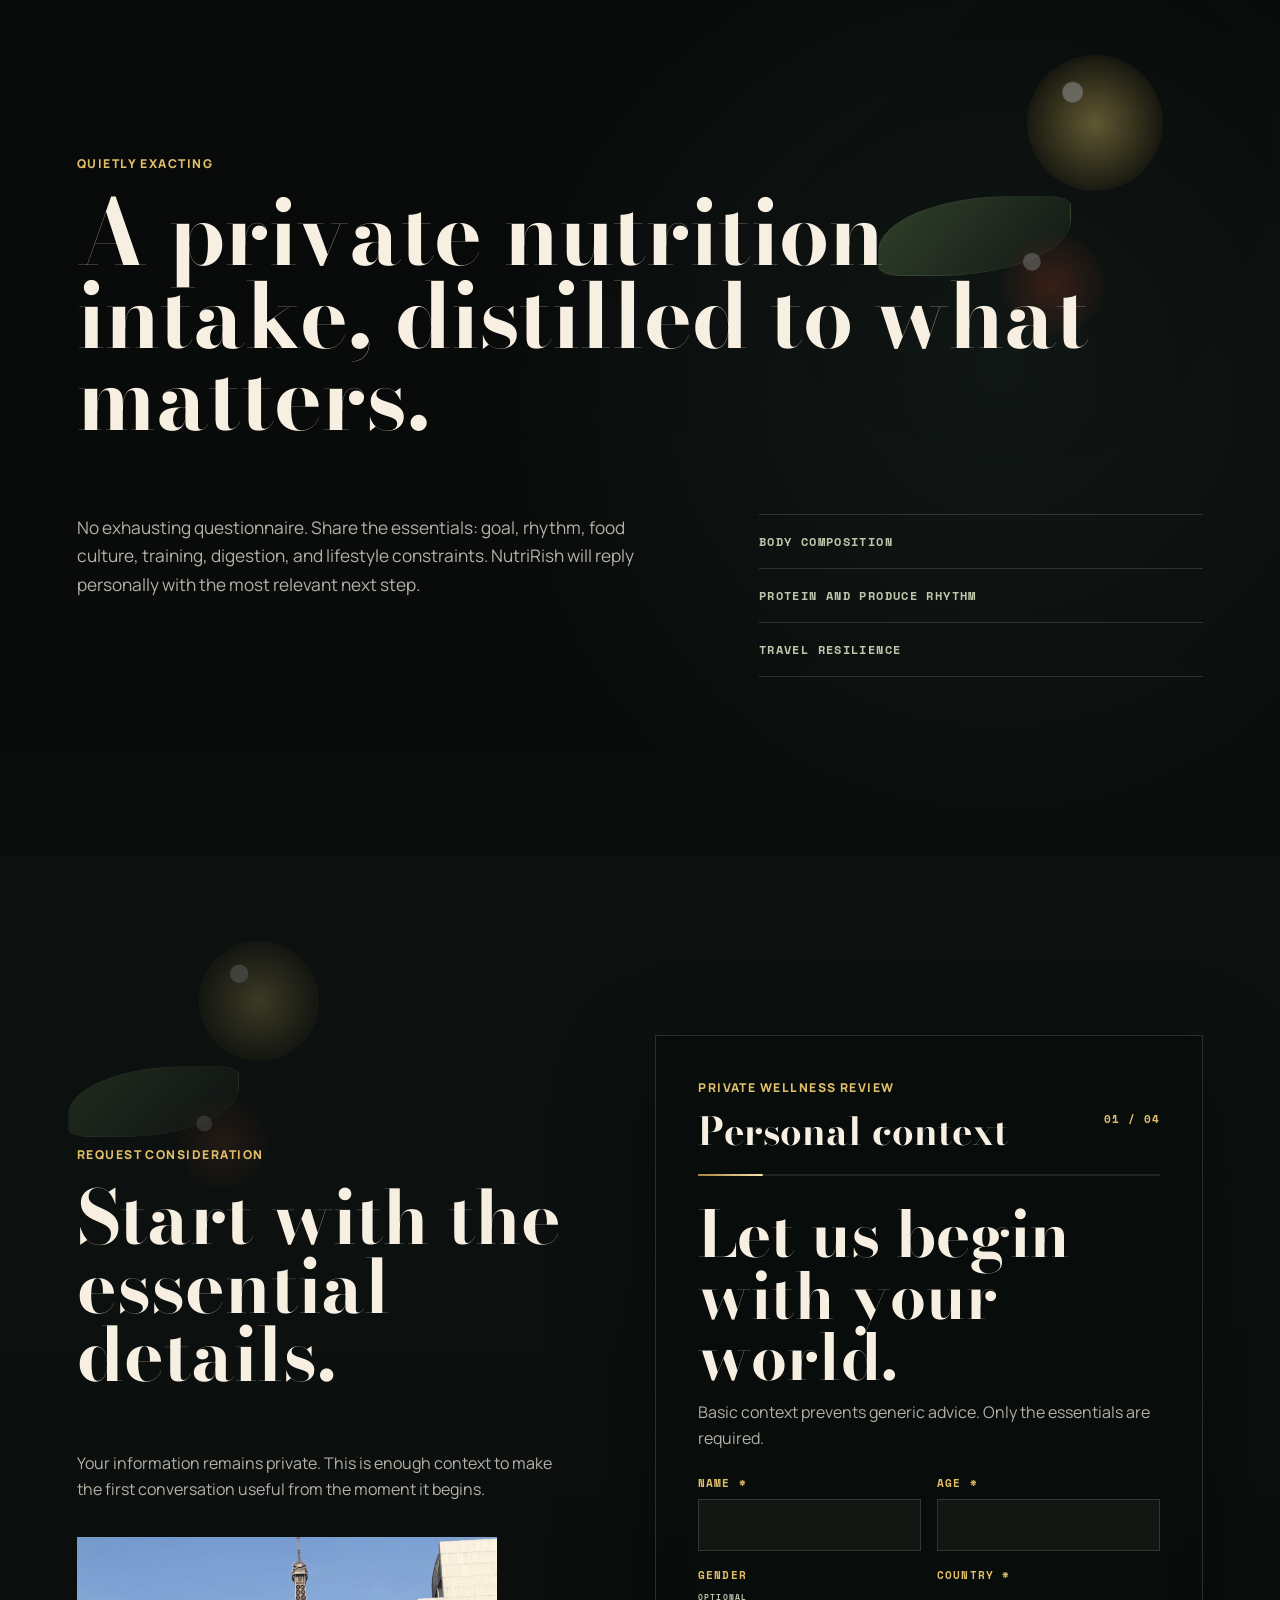
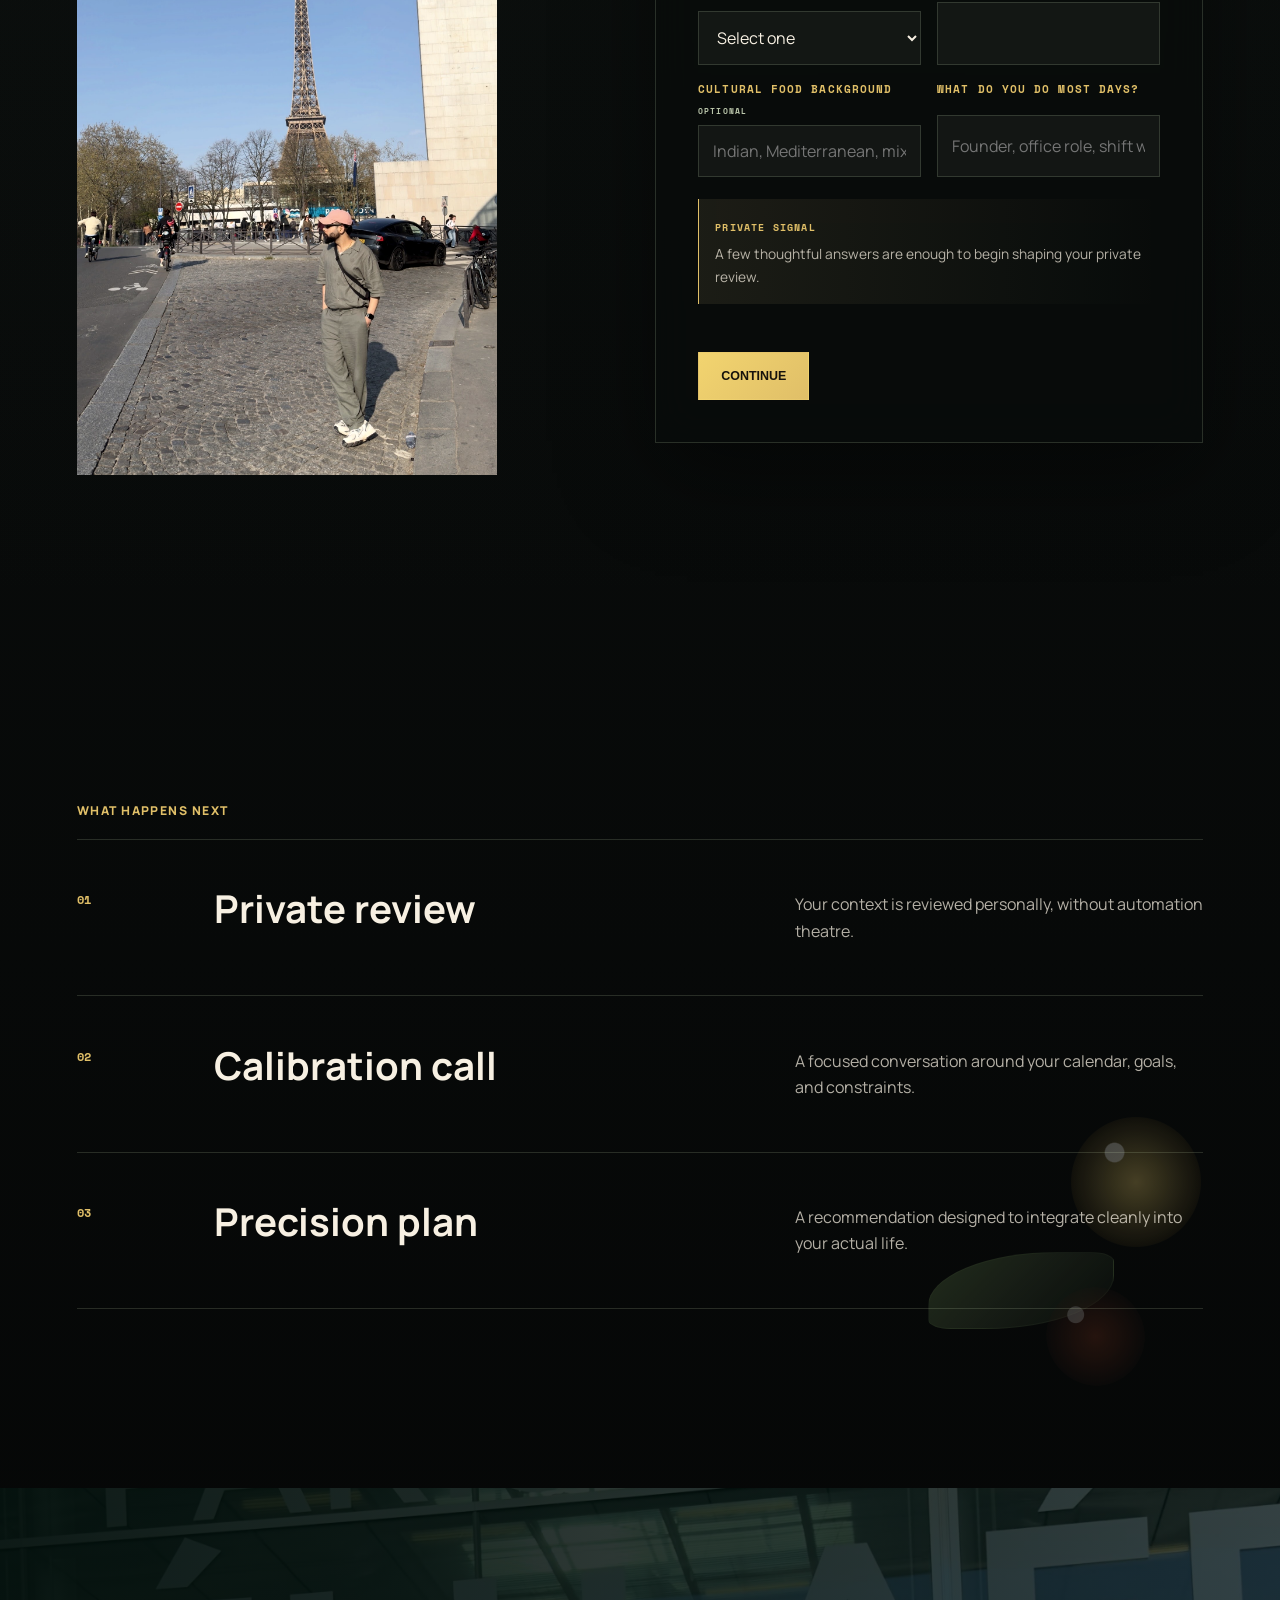
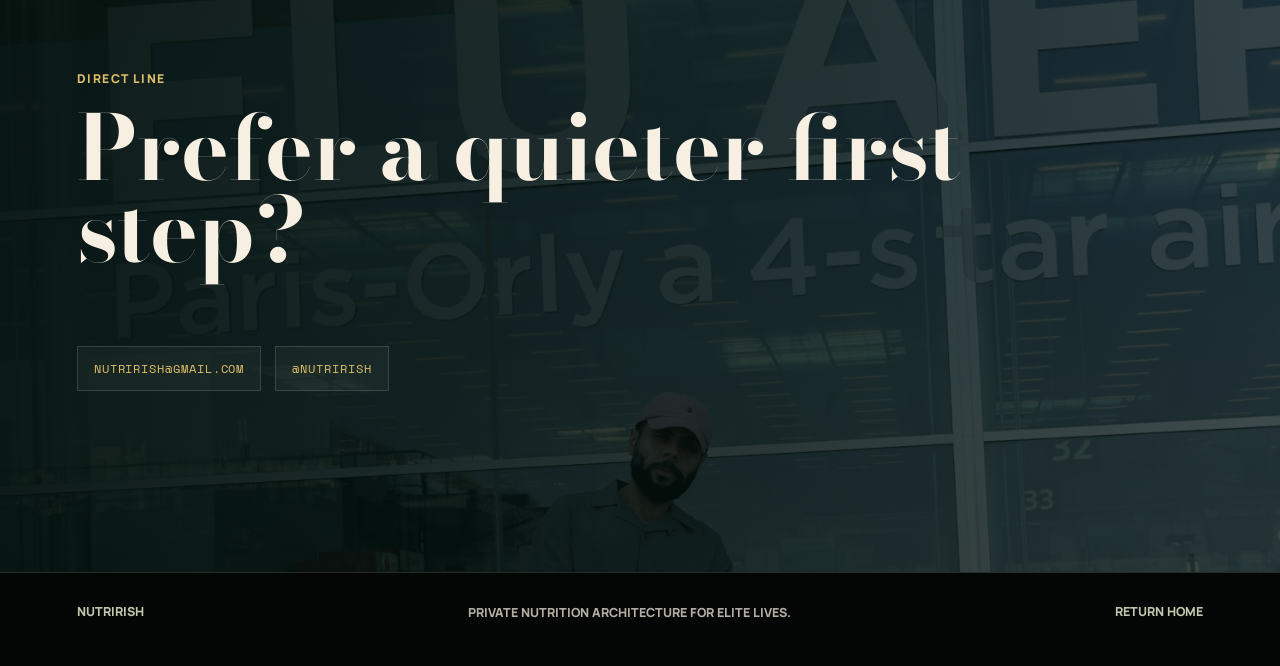
==== commit a23bf727: "Expand nutritional produce visuals" ====
--- a/userDetails.html
+++ b/userDetails.html
@@ -19,7 +19,7 @@
         if (localStorage.getItem("nutrirish-theme") === "light") document.documentElement.classList.add("theme-light");
       } catch (error) {}
     </script>
-    <link rel="stylesheet" href="./styles.css?v=20260603-9" />
+    <link rel="stylesheet" href="./styles.css?v=20260603-10" />
   </head>
   <body class="intake-page">
     <div class="grain" aria-hidden="true"></div>
@@ -68,6 +68,9 @@
       </section>
 
       <section class="intake-intro section-pad" data-intake-reveal>
+        <div class="produce-cluster produce-cluster-intake" aria-hidden="true">
+          <span></span><span></span><span></span>
+        </div>
         <p class="eyebrow">Quietly exacting</p>
         <h2>A private nutrition intake, distilled to what matters.</h2>
         <div class="intake-intro-grid">
@@ -85,6 +88,9 @@
       </section>
 
       <section class="intake-form-band section-pad" id="enquiry">
+        <div class="produce-cluster produce-cluster-form" aria-hidden="true">
+          <span></span><span></span><span></span>
+        </div>
         <div class="intake-form-copy" data-intake-reveal>
           <p class="eyebrow">Request consideration</p>
           <h2>Start with the essential details.</h2>
@@ -210,6 +216,9 @@
       </section>
 
       <section class="intake-steps section-pad">
+        <div class="produce-cluster produce-cluster-steps" aria-hidden="true">
+          <span></span><span></span><span></span>
+        </div>
         <p class="eyebrow" data-intake-reveal>What happens next</p>
         <div class="intake-step-list">
           <article data-intake-step>
@@ -264,6 +273,6 @@
       <a href="./index.html">Return home</a>
     </footer>
 
-    <script src="./intake.js?v=20260603-9"></script>
+    <script src="./intake.js?v=20260603-10"></script>
   </body>
 </html>
--- a/styles.css
+++ b/styles.css
@@ -1347,7 +1347,14 @@
 
 .section-pad {
   position: relative;
+  overflow: clip;
   padding: clamp(82px, 14vw, 180px) clamp(18px, 6vw, 82px);
+}
+
+.section-pad > :not(.produce-cluster),
+.horizontal-gallery > :not(.produce-cluster) {
+  position: relative;
+  z-index: 1;
 }
 
 .motion-section::before {
@@ -1373,6 +1380,159 @@
   pointer-events: none;
   opacity: 0.68;
   filter: drop-shadow(0 24px 60px rgba(0, 0, 0, 0.22));
+}
+
+.produce-cluster {
+  position: absolute;
+  z-index: 0;
+  width: clamp(180px, 24vw, 390px);
+  height: clamp(180px, 24vw, 390px);
+  pointer-events: none;
+  opacity: 0.5;
+  filter: saturate(1.02) drop-shadow(0 30px 78px rgba(2, 8, 5, 0.18));
+  mix-blend-mode: screen;
+}
+
+.theme-light .produce-cluster {
+  opacity: 0.58;
+  filter: saturate(0.96) drop-shadow(0 26px 70px rgba(57, 78, 44, 0.14));
+  mix-blend-mode: multiply;
+}
+
+.produce-cluster span {
+  position: absolute;
+  display: block;
+  animation: produce-drift 10s ease-in-out infinite;
+  will-change: transform;
+}
+
+.produce-cluster span:nth-child(1) {
+  top: 5%;
+  right: 4%;
+  width: 42%;
+  aspect-ratio: 1;
+  border-radius: 50%;
+  background:
+    radial-gradient(circle at 34% 28%, rgba(255, 255, 255, 0.62) 0 7%, transparent 8%),
+    radial-gradient(circle at center, rgba(242, 212, 111, 0.74), rgba(169, 125, 34, 0.16) 68%, transparent 69%);
+}
+
+.produce-cluster span:nth-child(2) {
+  --produce-r: -20deg;
+  left: 10%;
+  top: 48%;
+  width: 58%;
+  height: 24%;
+  border: 1px solid rgba(143, 184, 110, 0.18);
+  border-radius: 70% 12% 70% 12%;
+  background: linear-gradient(135deg, rgba(143, 184, 110, 0.56), rgba(47, 107, 79, 0.08));
+  animation-delay: 420ms;
+}
+
+.produce-cluster span:nth-child(3) {
+  right: 22%;
+  bottom: 10%;
+  width: 31%;
+  aspect-ratio: 1;
+  border-radius: 48% 52% 46% 54%;
+  background:
+    radial-gradient(circle at 30% 28%, rgba(255, 255, 255, 0.44) 0 8%, transparent 9%),
+    radial-gradient(circle at center, rgba(190, 69, 37, 0.46), rgba(114, 37, 25, 0.09) 70%, transparent 71%);
+  animation-delay: 760ms;
+}
+
+.theme-light .produce-cluster span:nth-child(1) {
+  background:
+    radial-gradient(circle at 34% 28%, rgba(255, 255, 255, 0.72) 0 7%, transparent 8%),
+    radial-gradient(circle at center, rgba(242, 212, 111, 0.62), rgba(169, 125, 34, 0.13) 68%, transparent 69%);
+}
+
+.theme-light .produce-cluster span:nth-child(2) {
+  background: linear-gradient(135deg, rgba(143, 184, 110, 0.48), rgba(47, 107, 79, 0.07));
+}
+
+.theme-light .produce-cluster span:nth-child(3) {
+  background:
+    radial-gradient(circle at 30% 28%, rgba(255, 255, 255, 0.54) 0 8%, transparent 9%),
+    radial-gradient(circle at center, rgba(190, 69, 37, 0.32), rgba(114, 37, 25, 0.07) 70%, transparent 71%);
+}
+
+.produce-cluster-leaf {
+  top: 7%;
+  left: 52%;
+  width: clamp(230px, 30vw, 470px);
+  height: clamp(230px, 30vw, 470px);
+  opacity: 0.42;
+}
+
+.produce-cluster-citrus {
+  top: 5%;
+  right: 3%;
+  width: clamp(230px, 26vw, 430px);
+  height: clamp(230px, 26vw, 430px);
+}
+
+.produce-cluster-gallery {
+  top: 7%;
+  right: 8%;
+  width: clamp(260px, 31vw, 520px);
+  height: clamp(260px, 31vw, 520px);
+  opacity: 0.46;
+}
+
+.produce-cluster-mineral {
+  top: 3%;
+  left: 4%;
+  width: clamp(200px, 23vw, 380px);
+  height: clamp(200px, 23vw, 380px);
+  opacity: 0.32;
+}
+
+.produce-cluster-certificate {
+  right: 5%;
+  bottom: 8%;
+  width: clamp(220px, 25vw, 420px);
+  height: clamp(220px, 25vw, 420px);
+  opacity: 0.38;
+}
+
+.produce-cluster-private {
+  top: 12%;
+  right: 8%;
+  width: clamp(250px, 32vw, 540px);
+  height: clamp(250px, 32vw, 540px);
+  opacity: 0.24;
+}
+
+.produce-cluster-apply {
+  right: 8%;
+  bottom: 10%;
+  width: clamp(220px, 28vw, 460px);
+  height: clamp(220px, 28vw, 460px);
+  opacity: 0.42;
+}
+
+.produce-cluster-intake {
+  top: 7%;
+  right: 8%;
+  width: clamp(210px, 26vw, 430px);
+  height: clamp(210px, 26vw, 430px);
+}
+
+.produce-cluster-form {
+  top: 5%;
+  left: 3%;
+  width: clamp(190px, 23vw, 360px);
+  height: clamp(190px, 23vw, 360px);
+  opacity: 0.28;
+}
+
+.produce-cluster-steps {
+  right: 5%;
+  bottom: 8%;
+  width: clamp(210px, 25vw, 400px);
+  height: clamp(210px, 25vw, 400px);
+  opacity: 0.36;
 }
 
 .produce-still-life span {
@@ -2784,6 +2944,35 @@
     opacity: 0.36;
   }
 
+  .produce-cluster {
+    width: min(46vw, 220px);
+    height: min(46vw, 220px);
+    opacity: 0.22;
+    filter: saturate(0.9) blur(0.2px);
+  }
+
+  .theme-light .produce-cluster {
+    opacity: 0.26;
+  }
+
+  .produce-cluster-leaf,
+  .produce-cluster-citrus,
+  .produce-cluster-gallery,
+  .produce-cluster-certificate,
+  .produce-cluster-private,
+  .produce-cluster-apply,
+  .produce-cluster-intake,
+  .produce-cluster-steps {
+    right: 0;
+    left: auto;
+  }
+
+  .produce-cluster-mineral,
+  .produce-cluster-form {
+    left: 0;
+    right: auto;
+  }
+
   .cursor-ring,
   .cursor-dot {
     display: none;
@@ -2999,6 +3188,38 @@
 
   .botanical-atmosphere {
     display: none;
+  }
+
+  .produce-cluster {
+    width: 142px;
+    height: 142px;
+    opacity: 0.18;
+    transform: translate3d(0, 0, 0);
+  }
+
+  .theme-light .produce-cluster {
+    opacity: 0.22;
+  }
+
+  .produce-cluster-gallery,
+  .produce-cluster-private,
+  .produce-cluster-apply,
+  .produce-cluster-certificate {
+    right: 0;
+  }
+
+  .produce-cluster-leaf,
+  .produce-cluster-citrus,
+  .produce-cluster-intake,
+  .produce-cluster-steps {
+    top: 72px;
+    right: 0;
+  }
+
+  .produce-cluster-mineral,
+  .produce-cluster-form {
+    top: 68px;
+    left: 0;
   }
 
   .analog-noise {
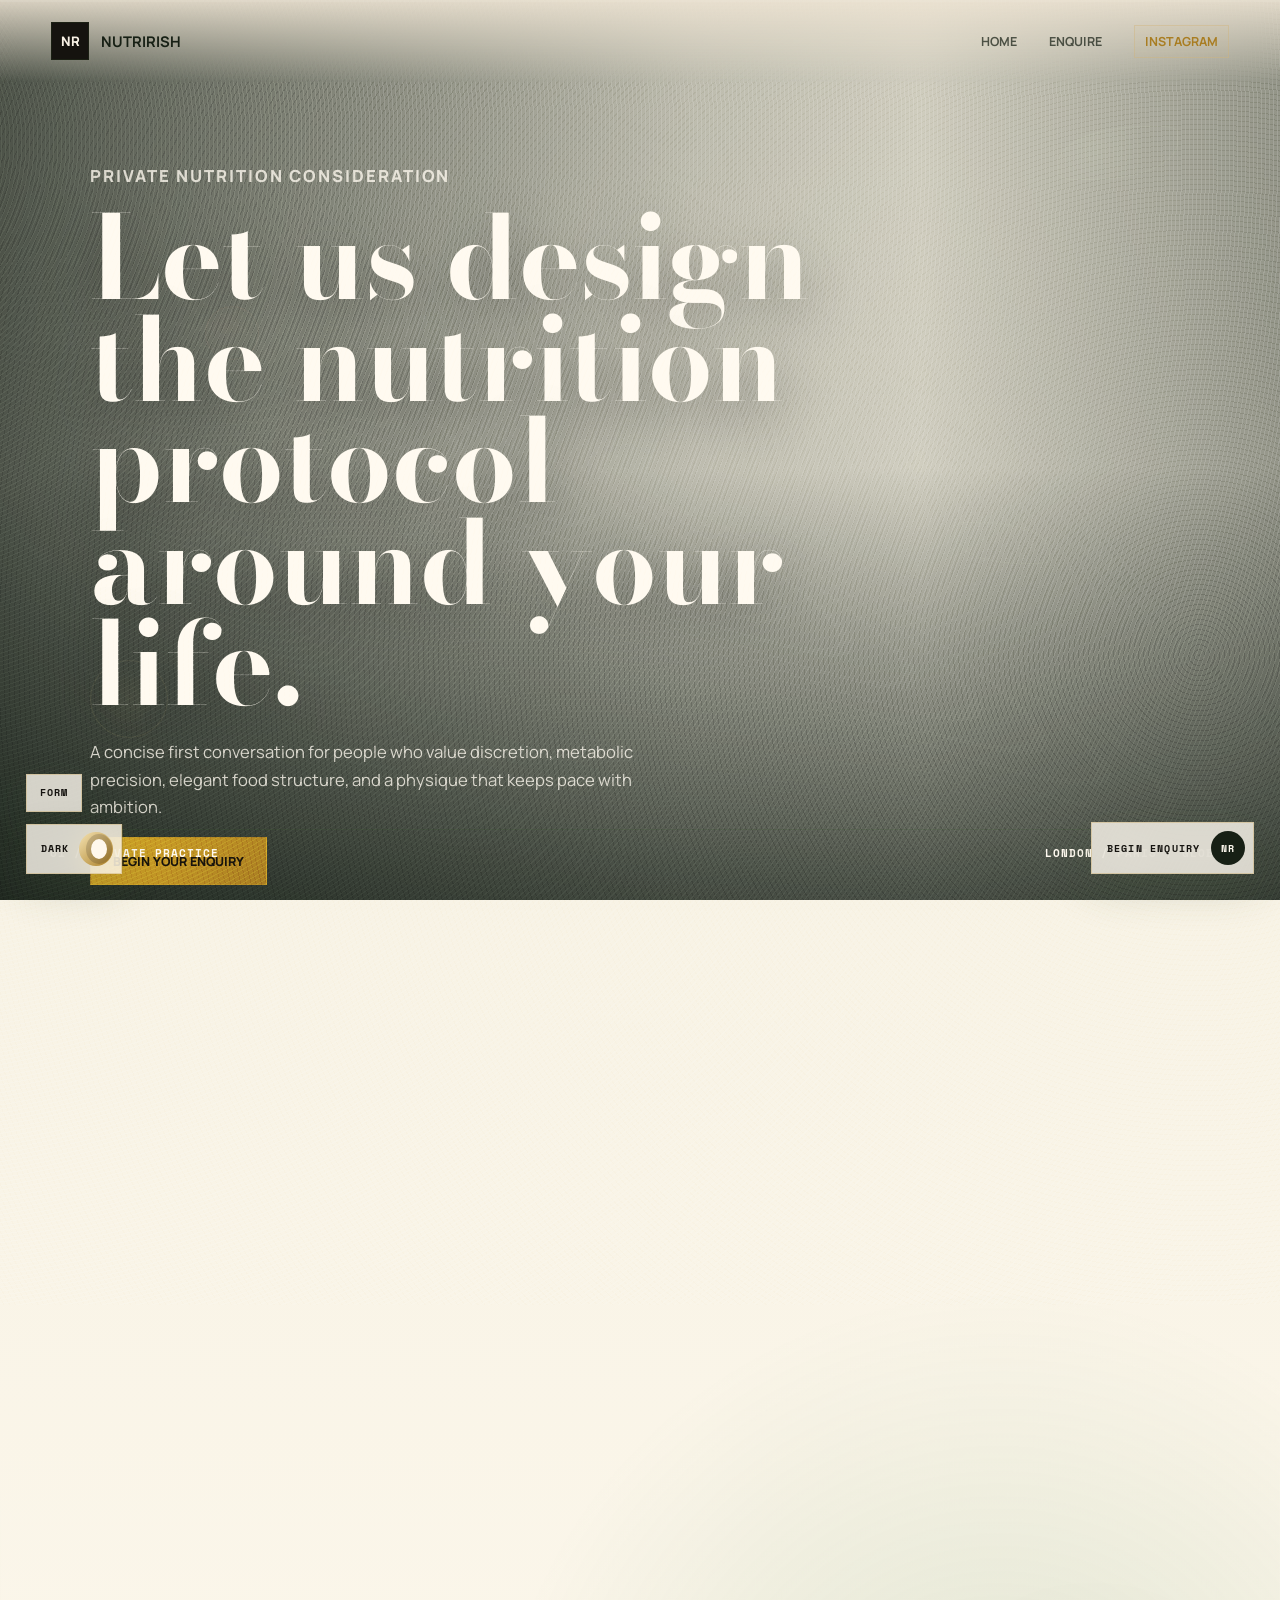
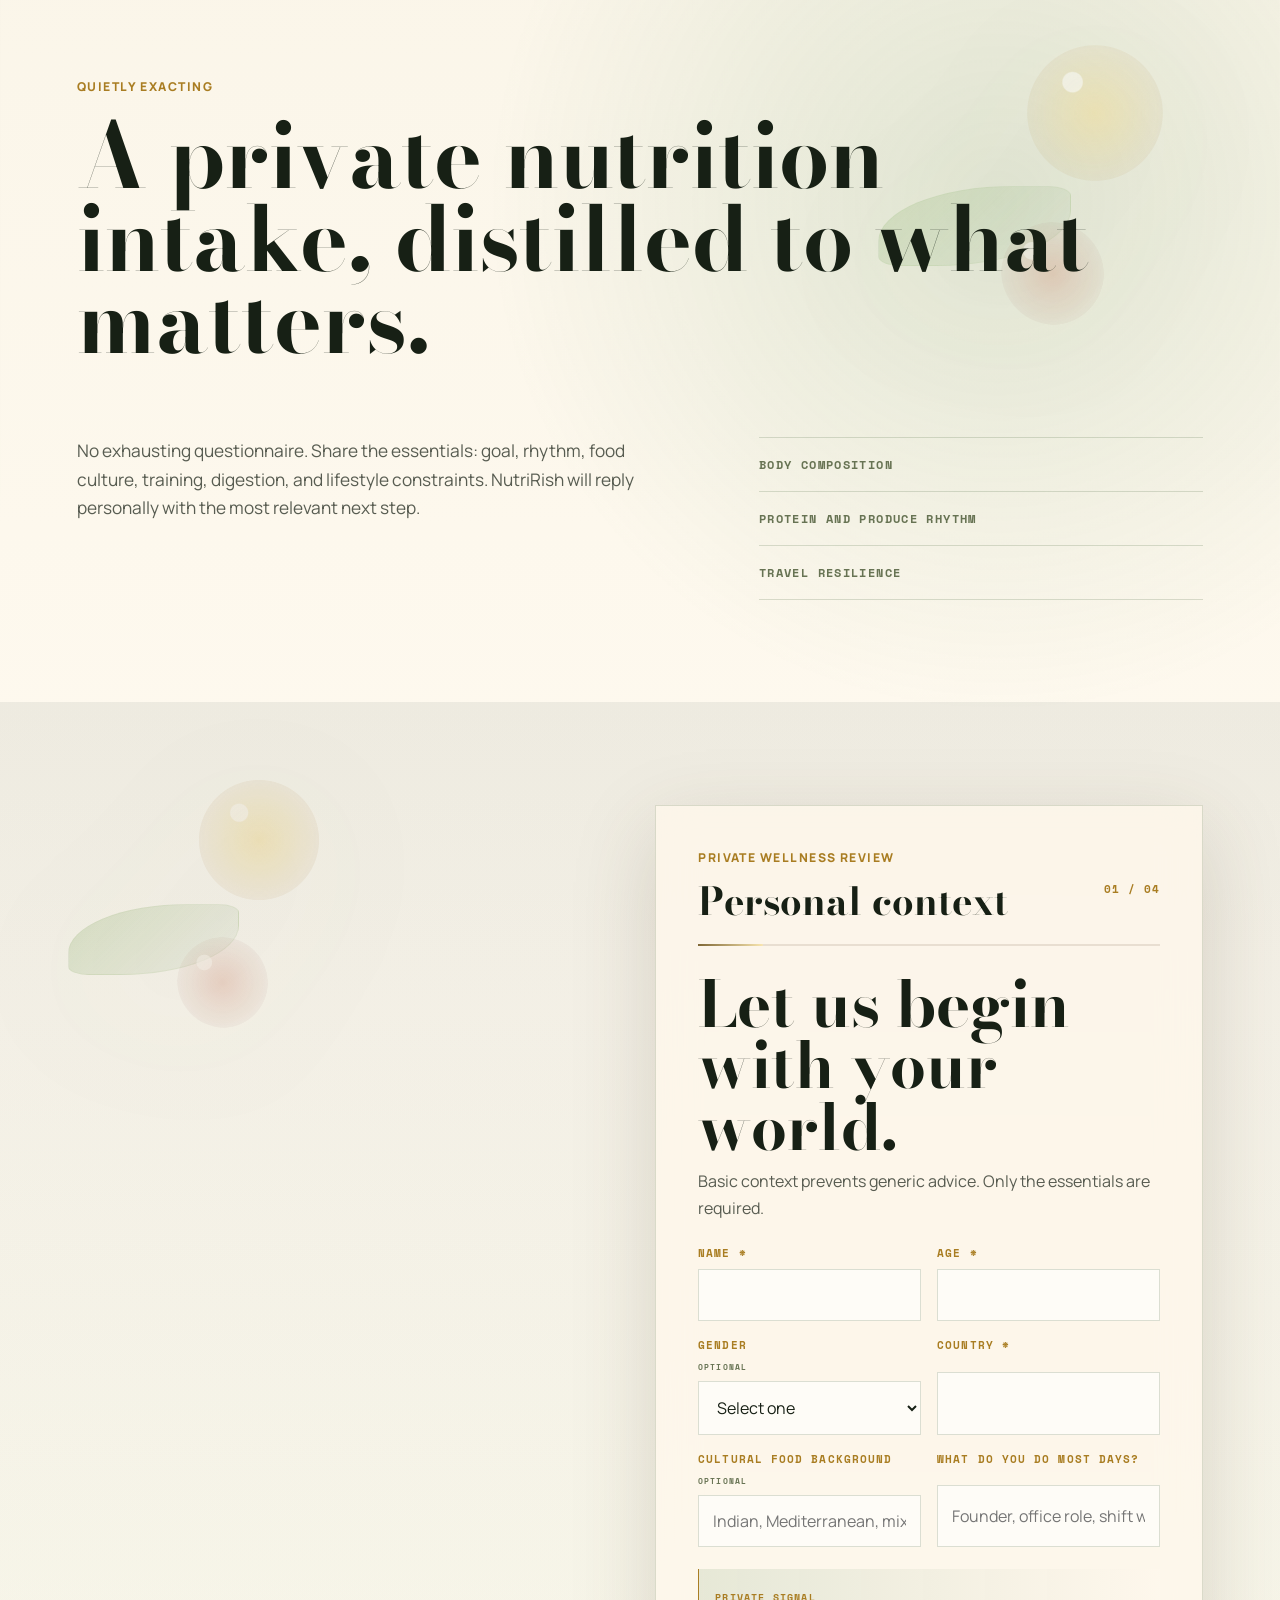
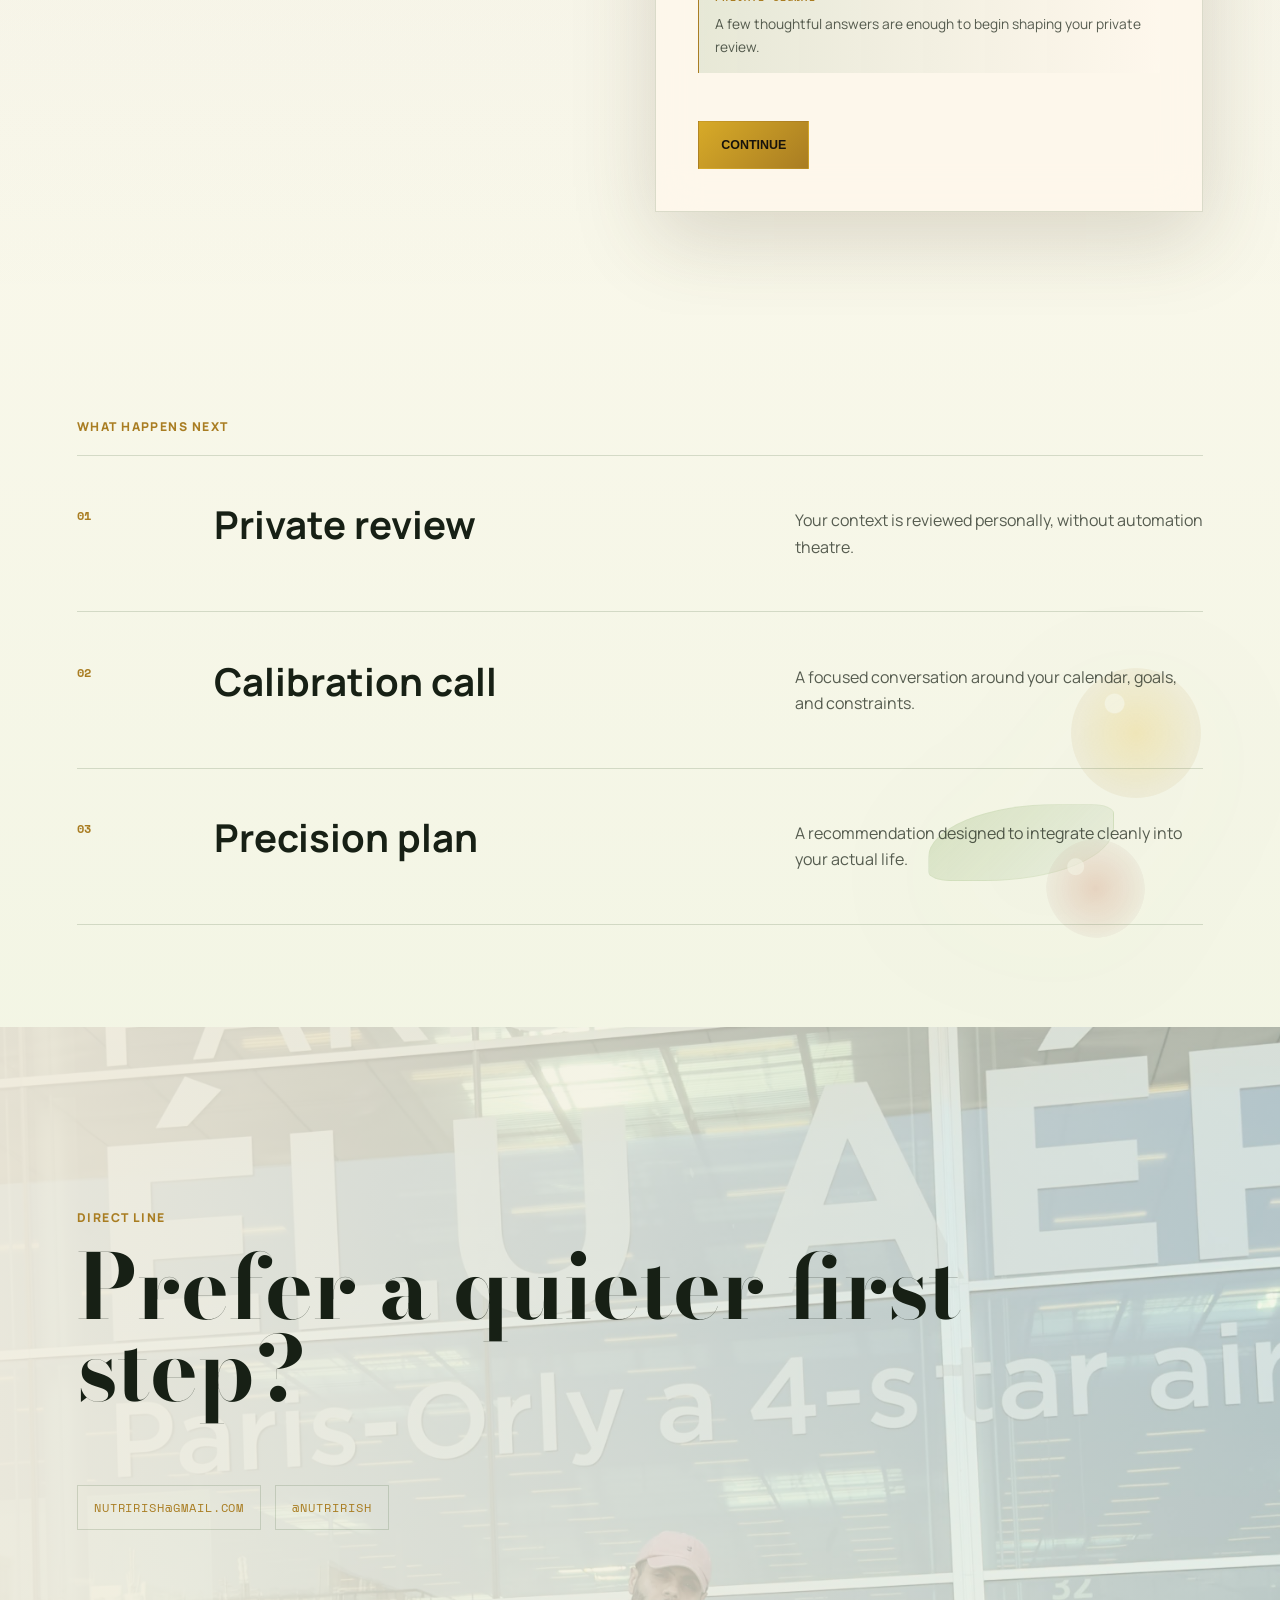
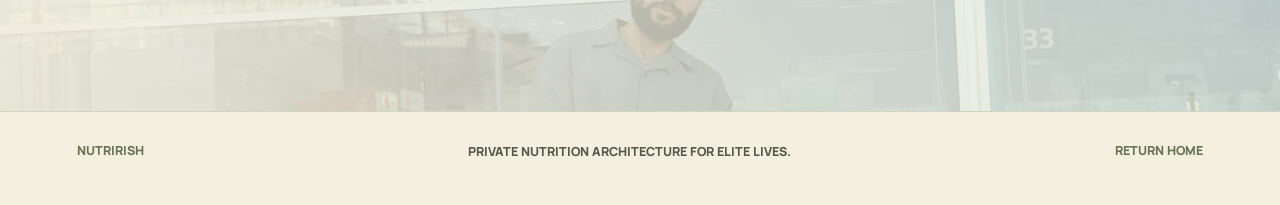
==== commit 830b7d02: "Finalize stable light theme scroll experience" ====
--- a/userDetails.html
+++ b/userDetails.html
@@ -16,10 +16,15 @@
     />
     <script>
       try {
-        if (localStorage.getItem("nutrirish-theme") === "light") document.documentElement.classList.add("theme-light");
-      } catch (error) {}
+        const themeVersion = "20260603-light-default";
+        const savedTheme = localStorage.getItem("nutrirish-theme");
+        const savedVersion = localStorage.getItem("nutrirish-theme-version");
+        if (savedVersion !== themeVersion || savedTheme !== "dark") document.documentElement.classList.add("theme-light");
+      } catch (error) {
+        document.documentElement.classList.add("theme-light");
+      }
     </script>
-    <link rel="stylesheet" href="./styles.css?v=20260603-10" />
+    <link rel="stylesheet" href="./styles.css?v=20260603-11" />
   </head>
   <body class="intake-page">
     <div class="grain" aria-hidden="true"></div>
@@ -31,8 +36,11 @@
       <span>Begin enquiry</span>
       <i>NR</i>
     </a>
-    <button class="theme-toggle" type="button" data-theme-toggle aria-label="Switch to light mode" aria-pressed="false">
-      <span data-theme-label>Light</span>
+    <a class="scroll-float" href="#wellnessForm" aria-label="Scroll to private enquiry form">
+      <span>Form</span>
+    </a>
+    <button class="theme-toggle" type="button" data-theme-toggle aria-label="Switch to dark mode" aria-pressed="true">
+      <span data-theme-label>Dark</span>
       <i aria-hidden="true"></i>
     </button>
 
@@ -273,6 +281,6 @@
       <a href="./index.html">Return home</a>
     </footer>
 
-    <script src="./intake.js?v=20260603-10"></script>
+    <script src="./intake.js?v=20260603-11"></script>
   </body>
 </html>
--- a/styles.css
+++ b/styles.css
@@ -756,29 +756,40 @@
   transition: border-color 220ms ease, background 220ms ease, transform 220ms ease;
 }
 
-.theme-toggle {
+.theme-toggle,
+.scroll-float {
   position: fixed;
   left: clamp(14px, 2vw, 28px);
-  bottom: clamp(14px, 2vw, 28px);
   z-index: 340;
   display: inline-flex;
   align-items: center;
-  gap: 10px;
-  min-height: 50px;
-  padding: 7px 8px 7px 14px;
   border: 1px solid rgba(208, 180, 122, 0.5);
   color: var(--ink);
   background: rgba(7, 9, 8, 0.82);
   box-shadow: 0 14px 34px rgba(0, 0, 0, 0.3);
   backdrop-filter: blur(18px);
-  cursor: pointer;
   font: 700 0.62rem/1 "Space Mono", monospace;
   letter-spacing: 0.12em;
   text-transform: uppercase;
   transition: border-color 220ms ease, background 220ms ease, transform 220ms ease;
 }
 
-.theme-toggle:hover {
+.theme-toggle {
+  bottom: clamp(14px, 2vw, 28px);
+  gap: 10px;
+  min-height: 50px;
+  padding: 7px 8px 7px 14px;
+  cursor: pointer;
+}
+
+.scroll-float {
+  bottom: calc(clamp(14px, 2vw, 28px) + 62px);
+  min-height: 38px;
+  padding: 0 13px;
+}
+
+.theme-toggle:hover,
+.scroll-float:hover {
   border-color: var(--gold);
   transform: translateY(-3px);
 }
@@ -802,6 +813,7 @@
 }
 
 .theme-light .theme-toggle,
+.theme-light .scroll-float,
 .theme-light .private-float {
   color: #15130f;
   background: rgba(255, 250, 240, 0.8);
@@ -1239,46 +1251,6 @@
   writing-mode: vertical-rl;
 }
 
-.hero-scroll-cue {
-  position: absolute;
-  top: calc(100vh - 112px);
-  left: 50%;
-  z-index: 4;
-  display: grid;
-  justify-items: center;
-  gap: 13px;
-  padding: 12px 18px 10px;
-  border: 1px solid rgba(208, 180, 122, 0.28);
-  color: rgba(243, 238, 229, 0.86);
-  background: rgba(7, 9, 8, 0.38);
-  backdrop-filter: blur(14px);
-  font-family: "Space Mono", monospace;
-  font-size: 0.66rem;
-  font-weight: 700;
-  letter-spacing: 0.16em;
-  text-transform: uppercase;
-  transform: translateX(-50%);
-  transition: border-color 220ms ease, background 220ms ease, transform 220ms ease;
-}
-
-.hero-scroll-cue:hover {
-  border-color: rgba(208, 180, 122, 0.62);
-  background: rgba(12, 15, 13, 0.66);
-  transform: translateX(-50%) translateY(-3px);
-}
-
-.hero-scroll-cue i {
-  width: 2px;
-  height: 54px;
-  background: linear-gradient(180deg, #f8e5af, var(--gold), transparent);
-  animation: scroll-cue 1.8s ease-in-out infinite;
-}
-
-@keyframes scroll-cue {
-  0%, 100% { opacity: 0.4; transform: scaleY(0.48); transform-origin: top; }
-  50% { opacity: 1; transform: scaleY(1); transform-origin: top; }
-}
-
 .ticker {
   overflow: hidden;
   border-block: 1px solid var(--line);
@@ -1348,7 +1320,7 @@
 .section-pad {
   position: relative;
   overflow: clip;
-  padding: clamp(82px, 14vw, 180px) clamp(18px, 6vw, 82px);
+  padding: clamp(58px, 8vw, 118px) clamp(18px, 6vw, 82px);
 }
 
 .section-pad > :not(.produce-cluster),
@@ -1823,7 +1795,8 @@
 
 .horizontal-gallery {
   position: relative;
-  min-height: 245vh;
+  overflow: hidden;
+  min-height: auto;
   background:
     radial-gradient(circle at 82% 18%, rgba(143, 184, 110, 0.2), transparent 30rem),
     linear-gradient(180deg, #fffaf0, #edf3df);
@@ -1831,11 +1804,10 @@
 }
 
 .gallery-sticky {
-  position: sticky;
-  top: 0;
+  position: relative;
   overflow: hidden;
-  height: 100vh;
-  padding: clamp(74px, 7vw, 96px) 0 34px clamp(18px, 6vw, 82px);
+  min-height: auto;
+  padding: clamp(56px, 6vw, 84px) 0 clamp(44px, 5vw, 72px) clamp(18px, 6vw, 82px);
 }
 
 .gallery-copy {
@@ -1862,20 +1834,32 @@
 .gallery-track {
   display: flex;
   gap: 22px;
-  margin-top: 26px;
-  will-change: transform;
-  transform: translate3d(var(--gallery-x, 0px), 0, 0);
+  margin-top: clamp(22px, 3vw, 40px);
+  overflow-x: auto;
+  overflow-y: hidden;
+  padding: 0 clamp(18px, 6vw, 82px) 12px 0;
+  scroll-snap-type: x mandatory;
+  scrollbar-width: none;
+  transform: none !important;
+  will-change: scroll-position;
+}
+
+.gallery-track::-webkit-scrollbar {
+  display: none;
 }
 
 .gallery-track figure {
   flex: 0 0 min(40vw, 360px);
-  height: min(60vh, 640px);
+  height: min(62vh, 660px);
   margin: 0;
   overflow: hidden;
   background: #172015;
   box-shadow: 0 24px 60px rgba(31, 50, 25, 0.22);
-  translate: 0 var(--card-y, 0px);
-  will-change: translate;
+  scroll-snap-align: start;
+  opacity: var(--gallery-card-opacity, 0.92);
+  transform: translate3d(0, var(--card-y, 0px), 0) rotate(var(--gallery-tilt, 0deg)) scale(var(--gallery-card-scale, 1));
+  transform-origin: 50% 70%;
+  will-change: transform, opacity;
 }
 
 .gallery-track figcaption {
@@ -1886,9 +1870,13 @@
 .gallery-track img {
   width: 100%;
   height: calc(100% - 44px);
-  object-fit: cover;
+  object-fit: contain;
+  background:
+    radial-gradient(circle at 50% 42%, rgba(143, 184, 110, 0.08), transparent 60%),
+    #f3eddc;
   filter: contrast(1.04) saturate(0.93);
-  transform: scale(var(--image-scale, 1.04));
+  transform: scale(var(--image-scale, 1));
+  transition: transform 180ms linear;
   will-change: transform;
 }
 
@@ -3265,7 +3253,7 @@
   }
 
   .section-pad {
-    padding-inline: 18px;
+    padding: clamp(48px, 12vw, 72px) 18px;
   }
 
   h1 {
@@ -3370,34 +3358,19 @@
     font-size: 0.55rem;
   }
 
+  .scroll-float {
+    left: 12px;
+    bottom: calc(max(12px, env(safe-area-inset-bottom)) + 52px);
+    min-height: 34px;
+    padding: 0 11px;
+    font-size: 0.52rem;
+  }
+
   .theme-toggle i {
     width: 30px;
     height: 30px;
   }
 
-  .hero-scroll-cue {
-    top: calc(100svh - 142px);
-    right: auto;
-    bottom: auto;
-    left: 16px;
-    justify-items: start;
-    gap: 9px;
-    width: min(148px, calc(100vw - 32px));
-    padding: 10px 12px 9px;
-    font-size: 0.56rem;
-    letter-spacing: 0.13em;
-    text-align: left;
-    transform: none;
-  }
-
-  .hero-scroll-cue:hover {
-    transform: translateY(-2px);
-  }
-
-  .hero-scroll-cue i {
-    height: 34px;
-  }
-
   .stats {
     grid-template-columns: 1fr;
   }
@@ -3407,15 +3380,14 @@
   }
 
   .gallery-sticky {
-    position: sticky;
-    top: 0;
-    overflow: hidden;
-    height: 100svh;
-    padding: 72px 0 42px 18px;
+    position: relative;
+    overflow: visible;
+    height: auto;
+    padding: 48px 0 34px 18px;
   }
 
   .horizontal-gallery {
-    min-height: 230svh;
+    min-height: auto;
   }
 
   .gallery-copy {
@@ -3428,18 +3400,16 @@
 
   .gallery-track {
     gap: 14px;
-    margin-top: 22px;
+    margin-top: 18px;
     padding: 0 18px 18px 0;
-    overflow: visible;
-  }
-
-  .gallery-track::-webkit-scrollbar {
-    display: none;
+    overflow-x: auto;
+    transform: none !important;
   }
 
   .gallery-track figure {
-    flex: 0 0 min(82vw, 330px);
-    height: min(54vh, 500px);
+    flex: 0 0 min(84vw, 340px);
+    height: auto;
+    aspect-ratio: 0.78;
   }
 
   .gallery-track figcaption {
@@ -3447,10 +3417,10 @@
   }
 
   .video-grid {
-    min-height: 650svh;
-    overflow: clip;
-    padding-top: 74px;
-    padding-bottom: 52px;
+    min-height: auto;
+    overflow: hidden;
+    padding-top: 56px;
+    padding-bottom: 58px;
   }
 
   .video-grid .section-kicker,
@@ -3473,14 +3443,15 @@
   }
 
   .film-grid {
-    position: sticky;
-    top: 24svh;
-    display: block;
+    position: relative;
+    top: auto;
+    display: grid;
+    grid-template-columns: 1fr;
+    gap: 18px;
     width: auto;
-    height: min(58svh, 540px);
-    margin-top: 42px;
+    height: auto;
+    margin-top: 34px;
     padding: 0 18px 0 0;
-    grid-template-columns: none;
     transform: none !important;
     will-change: auto;
   }
@@ -3491,35 +3462,28 @@
   }
 
   .film-grid article {
-    position: absolute;
-    inset: 0 18px 0 0;
+    position: relative;
+    inset: auto;
     width: 100%;
-    height: 100%;
+    height: auto;
+    min-height: 0;
+    aspect-ratio: 0.78;
     margin: 0;
-    transform:
-      perspective(1200px)
-      translate3d(0, calc((1 - var(--mobile-card-focus, 0)) * 22px), 0)
-      scale(calc(0.965 + var(--mobile-card-focus, 0) * 0.035));
-    opacity: var(--mobile-card-focus, 0);
-    box-shadow: 0 26px 70px rgba(0, 0, 0, 0.42);
-    pointer-events: none;
-    transition: opacity 360ms ease, transform 360ms ease;
+    opacity: 1;
+    transform: translate3d(0, var(--film-y, 0px), 0);
+    box-shadow: 0 22px 56px rgba(0, 0, 0, 0.32);
+    pointer-events: auto;
+    transition: opacity 420ms ease, transform 520ms ease;
   }
 
   .film-grid article[data-fade].in-view {
-    opacity: var(--mobile-card-focus, 0);
-  }
-
-  .film-grid article:first-child {
-    opacity: var(--mobile-card-focus, 1);
-  }
-
-  .film-grid article:first-child[data-fade].in-view {
-    opacity: var(--mobile-card-focus, 1);
+    opacity: 1;
   }
 
   .film-grid video {
     height: 100%;
+    min-height: 0;
+    object-fit: cover;
   }
 
   .apply-actions {
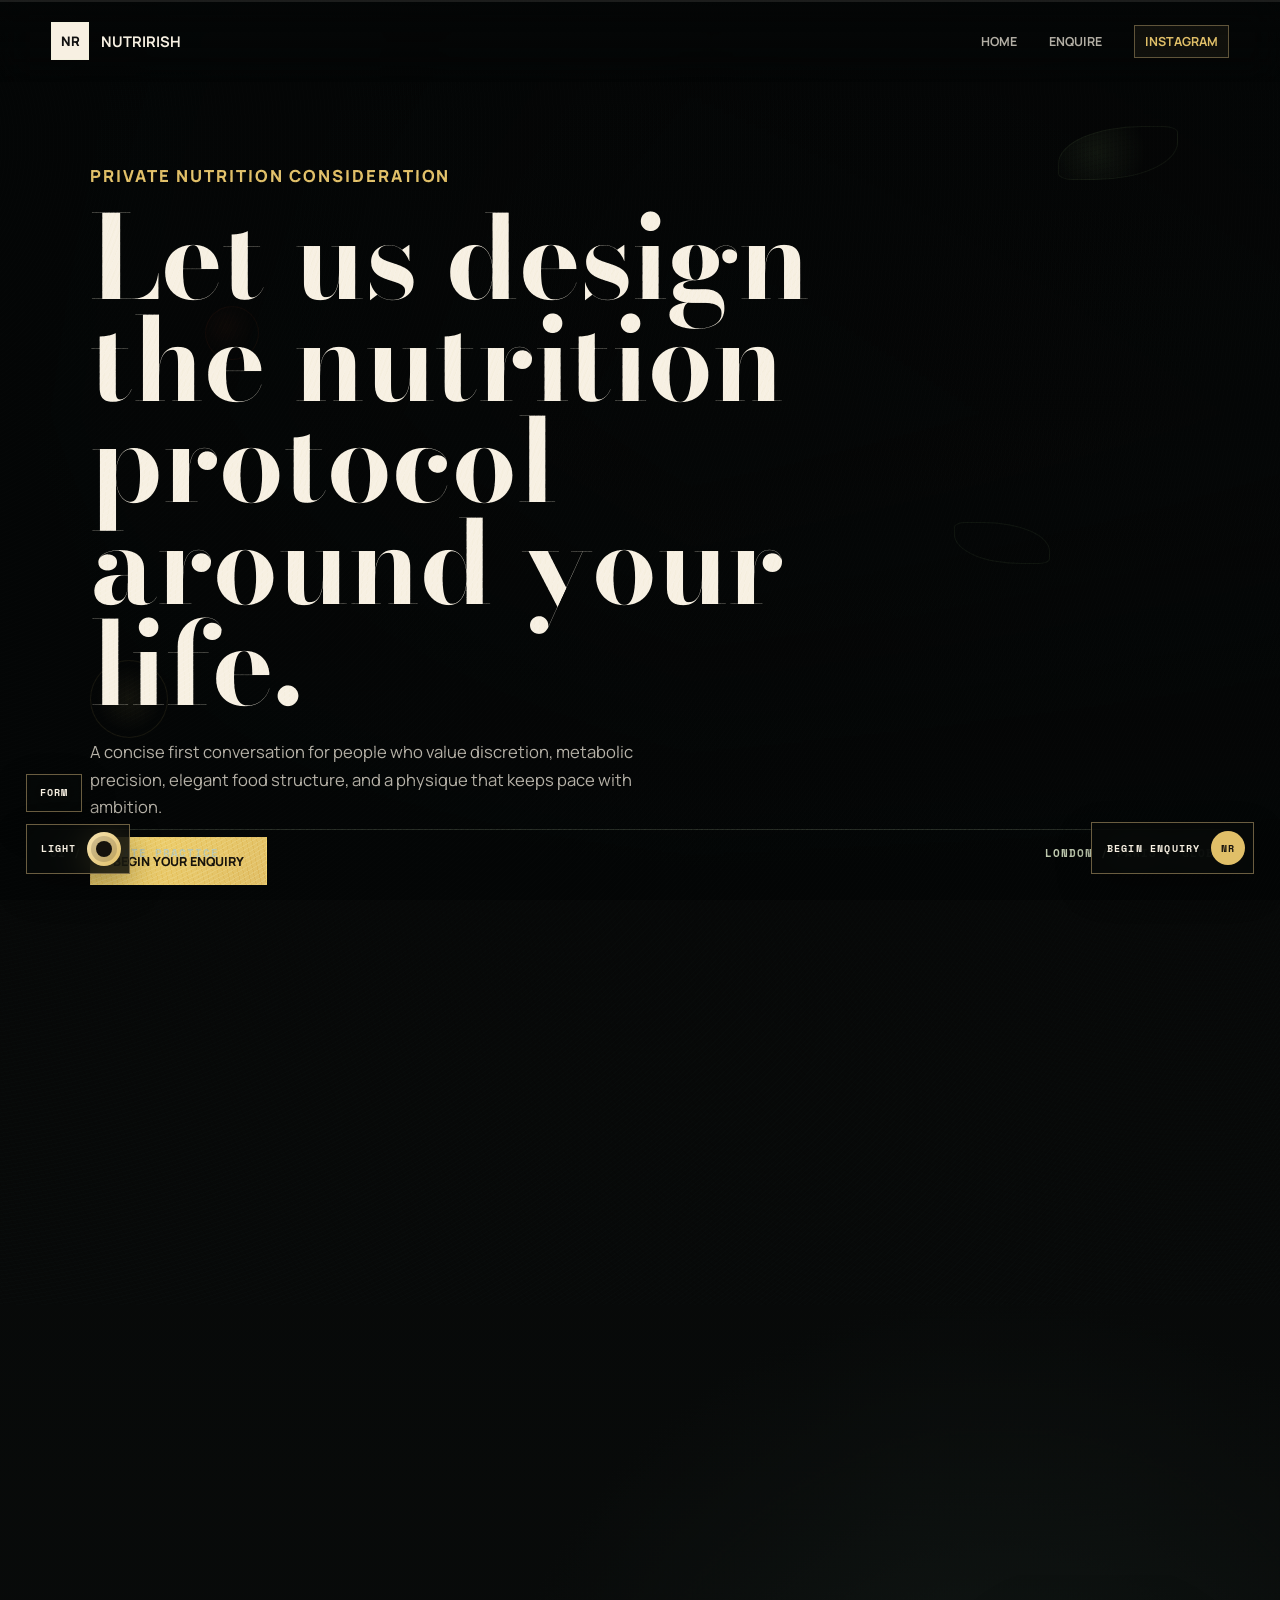
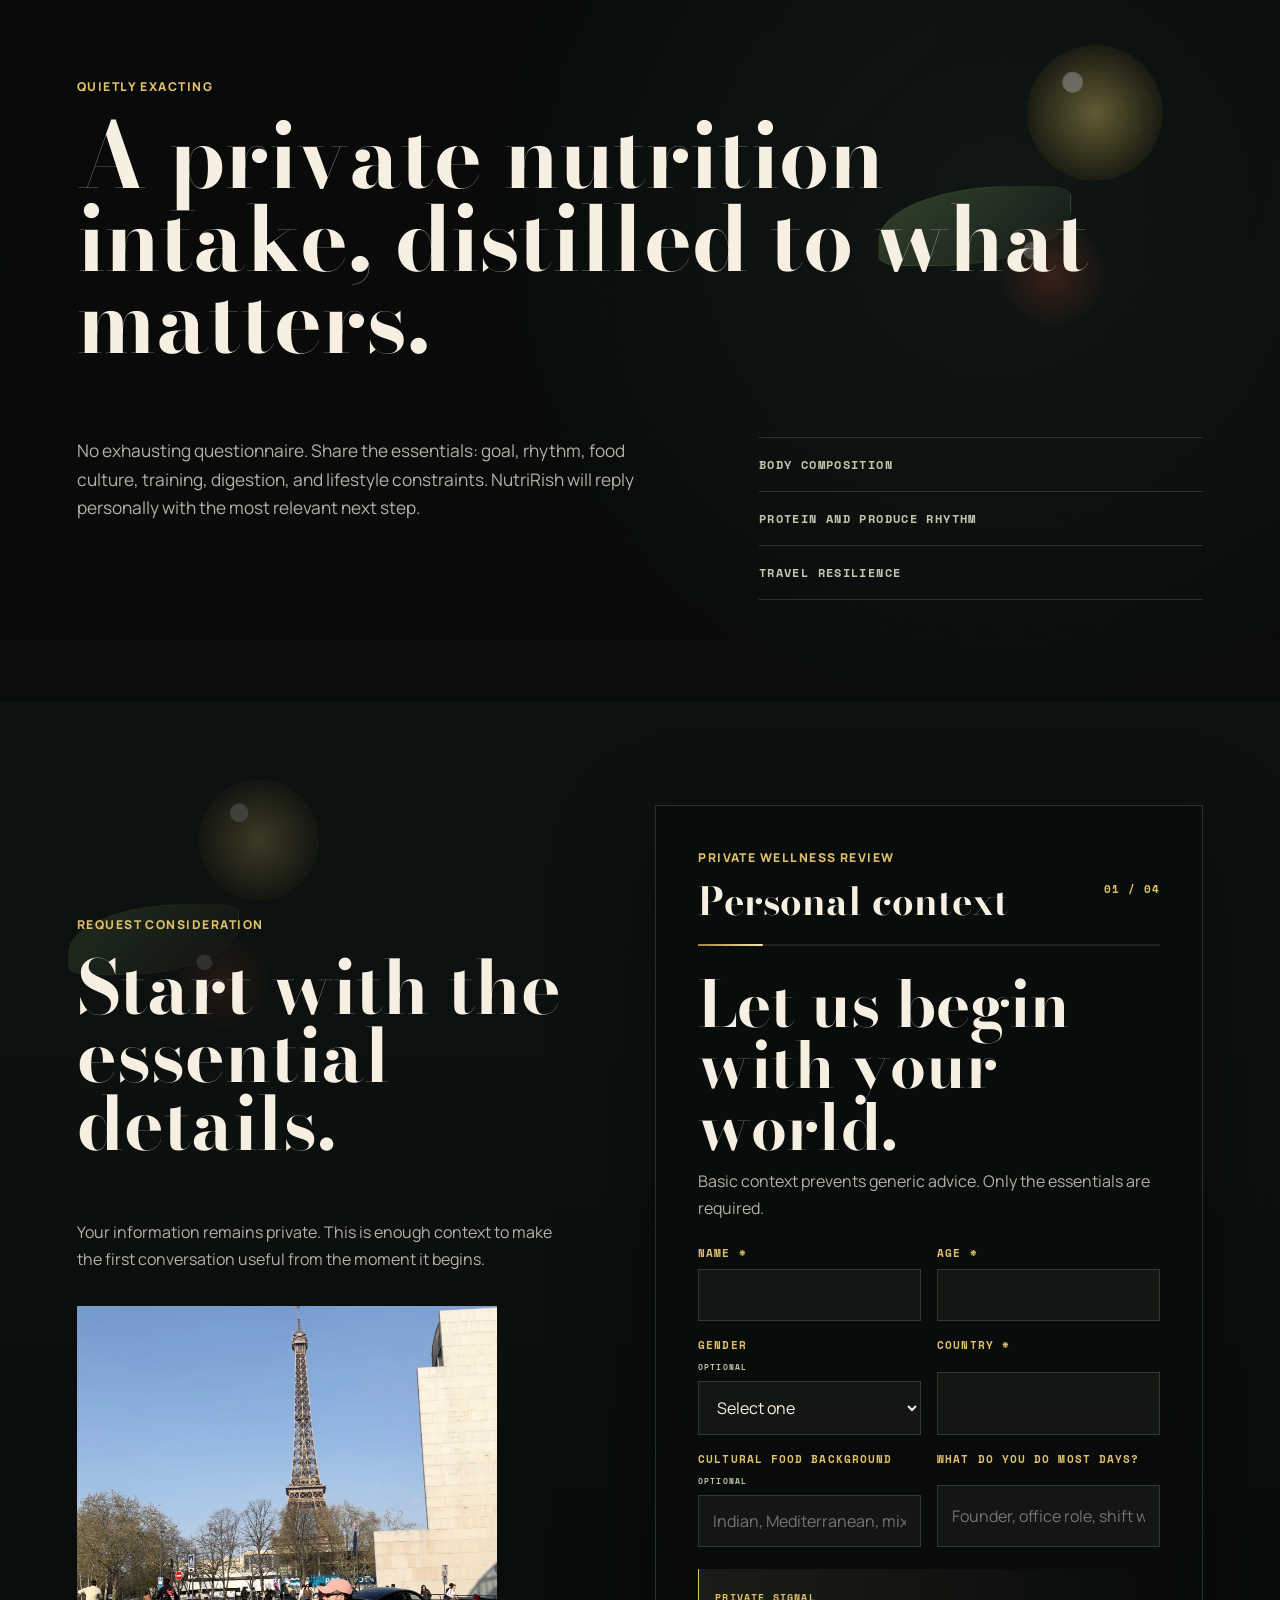
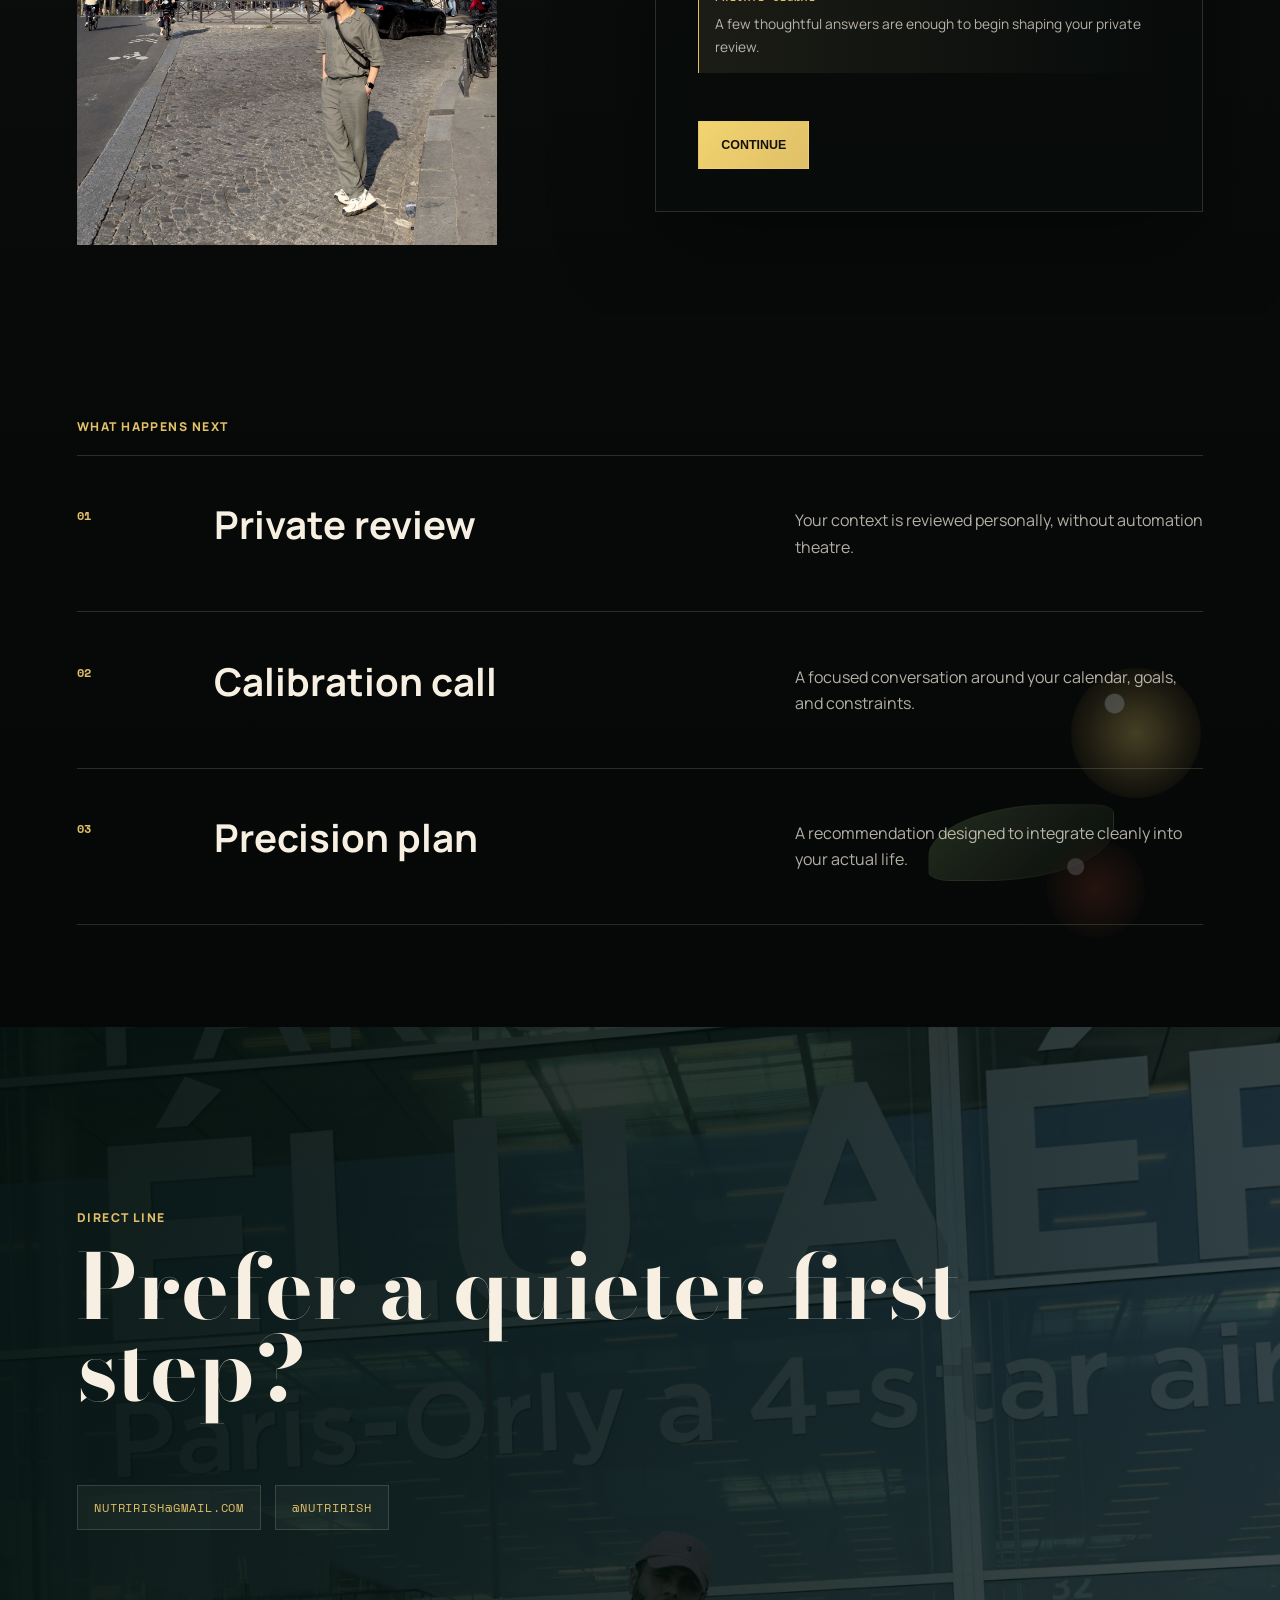
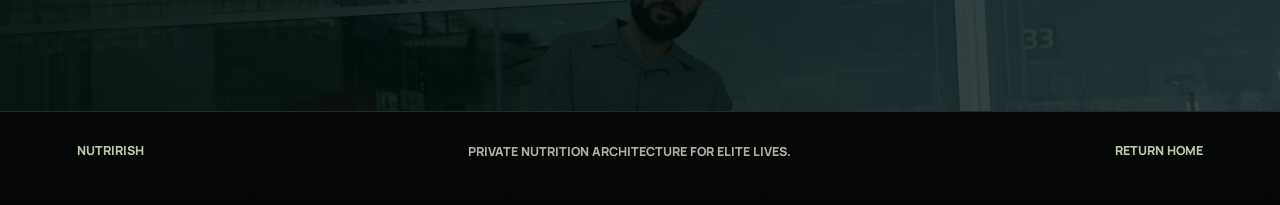
==== commit 82440038: "Restore dark default and strengthen mobile scroll motion" ====
--- a/userDetails.html
+++ b/userDetails.html
@@ -16,15 +16,13 @@
     />
     <script>
       try {
-        const themeVersion = "20260603-light-default";
+        const themeVersion = "20260603-dark-default";
         const savedTheme = localStorage.getItem("nutrirish-theme");
         const savedVersion = localStorage.getItem("nutrirish-theme-version");
-        if (savedVersion !== themeVersion || savedTheme !== "dark") document.documentElement.classList.add("theme-light");
-      } catch (error) {
-        document.documentElement.classList.add("theme-light");
-      }
+        if (savedVersion === themeVersion && savedTheme === "light") document.documentElement.classList.add("theme-light");
+      } catch (error) {}
     </script>
-    <link rel="stylesheet" href="./styles.css?v=20260603-11" />
+    <link rel="stylesheet" href="./styles.css?v=20260603-12" />
   </head>
   <body class="intake-page">
     <div class="grain" aria-hidden="true"></div>
@@ -39,8 +37,8 @@
     <a class="scroll-float" href="#wellnessForm" aria-label="Scroll to private enquiry form">
       <span>Form</span>
     </a>
-    <button class="theme-toggle" type="button" data-theme-toggle aria-label="Switch to dark mode" aria-pressed="true">
-      <span data-theme-label>Dark</span>
+    <button class="theme-toggle" type="button" data-theme-toggle aria-label="Switch to light mode" aria-pressed="false">
+      <span data-theme-label>Light</span>
       <i aria-hidden="true"></i>
     </button>
 
@@ -281,6 +279,6 @@
       <a href="./index.html">Return home</a>
     </footer>
 
-    <script src="./intake.js?v=20260603-11"></script>
+    <script src="./intake.js?v=20260603-12"></script>
   </body>
 </html>
--- a/styles.css
+++ b/styles.css
@@ -977,24 +977,28 @@
 
 .scroll-cinema {
   position: relative;
+  overflow: clip;
   min-height: 245vh;
 }
 
 .hero-cinema {
-  min-height: 172vh;
+  min-height: 150vh;
 }
 
 .second-cinema {
   margin-top: clamp(-180px, -14vw, -96px);
-  min-height: 230vh;
+  min-height: 205vh;
 }
 
 .cinema-stage {
   position: sticky;
   top: 0;
+  left: 0;
   overflow: hidden;
-  width: 100vw;
+  width: 100%;
+  min-width: 100vw;
   height: 100vh;
+  margin-inline: calc(50% - 50vw);
   background: #080806;
 }
 
@@ -3410,6 +3414,7 @@
     flex: 0 0 min(84vw, 340px);
     height: auto;
     aspect-ratio: 0.78;
+    box-shadow: 0 20px 52px rgba(31, 50, 25, 0.28);
   }
 
   .gallery-track figcaption {
@@ -3469,15 +3474,19 @@
     min-height: 0;
     aspect-ratio: 0.78;
     margin: 0;
-    opacity: 1;
-    transform: translate3d(0, var(--film-y, 0px), 0);
+    opacity: var(--mobile-card-opacity, 0.72);
+    transform:
+      perspective(900px)
+      translate3d(0, calc(var(--film-y, 0px) + var(--mobile-card-y, 0px)), 0)
+      rotateX(var(--mobile-card-tilt, 0deg))
+      scale(var(--mobile-card-scale, 0.96));
     box-shadow: 0 22px 56px rgba(0, 0, 0, 0.32);
     pointer-events: auto;
-    transition: opacity 420ms ease, transform 520ms ease;
+    transition: opacity 180ms linear, transform 180ms linear, filter 180ms linear;
   }
 
   .film-grid article[data-fade].in-view {
-    opacity: 1;
+    opacity: var(--mobile-card-opacity, 0.9);
   }
 
   .film-grid video {
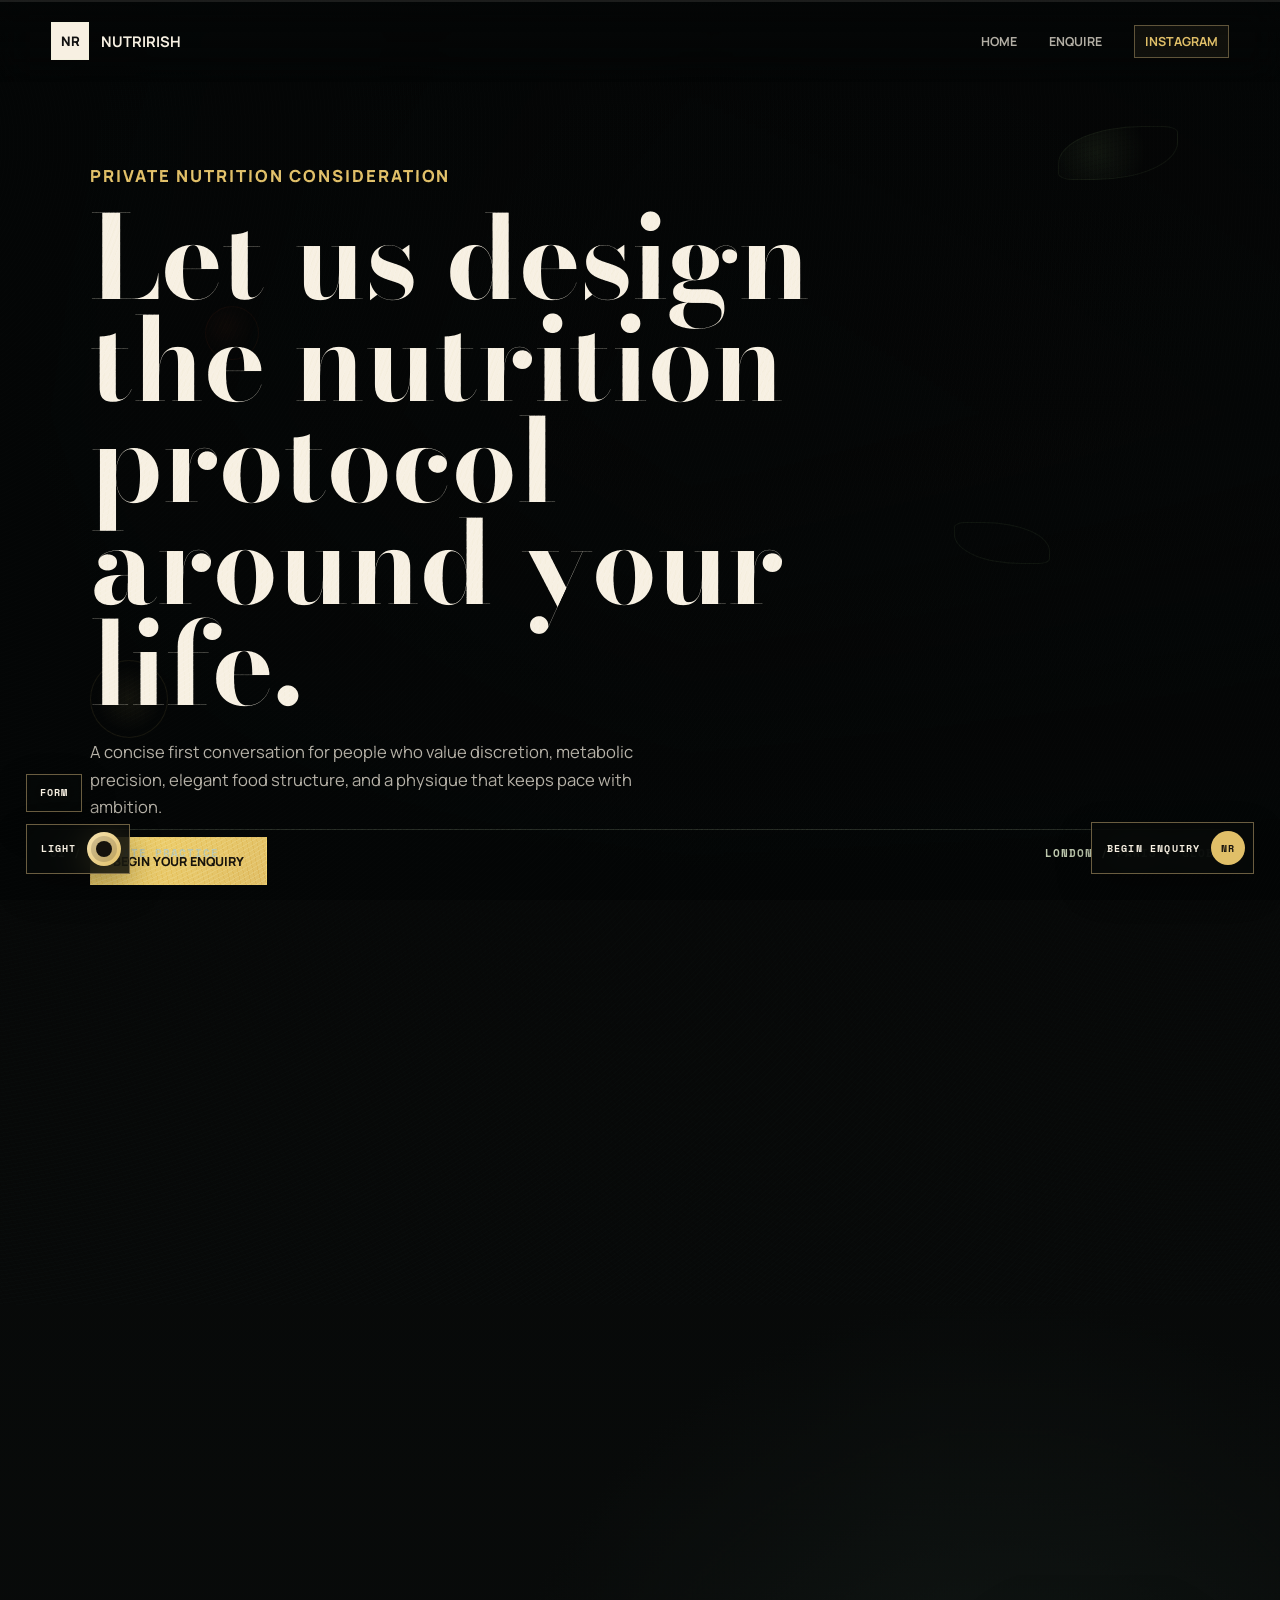
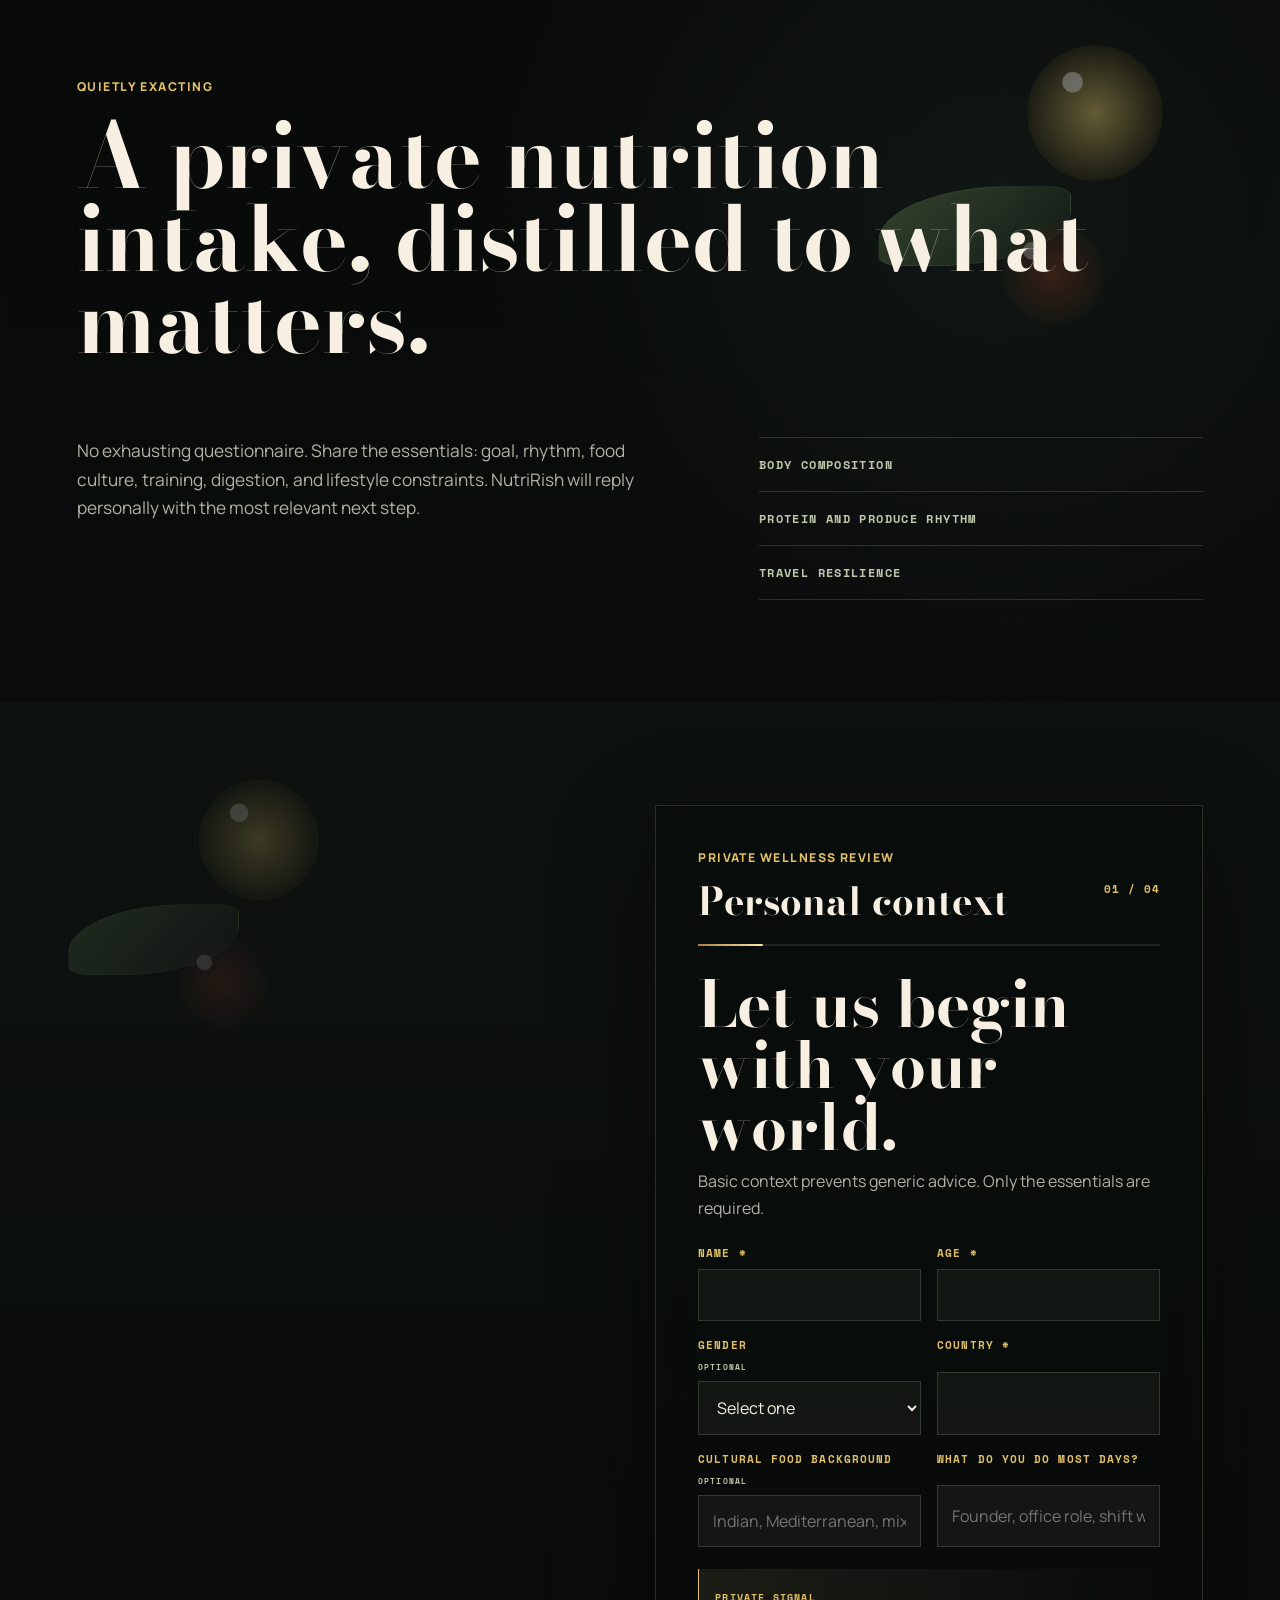
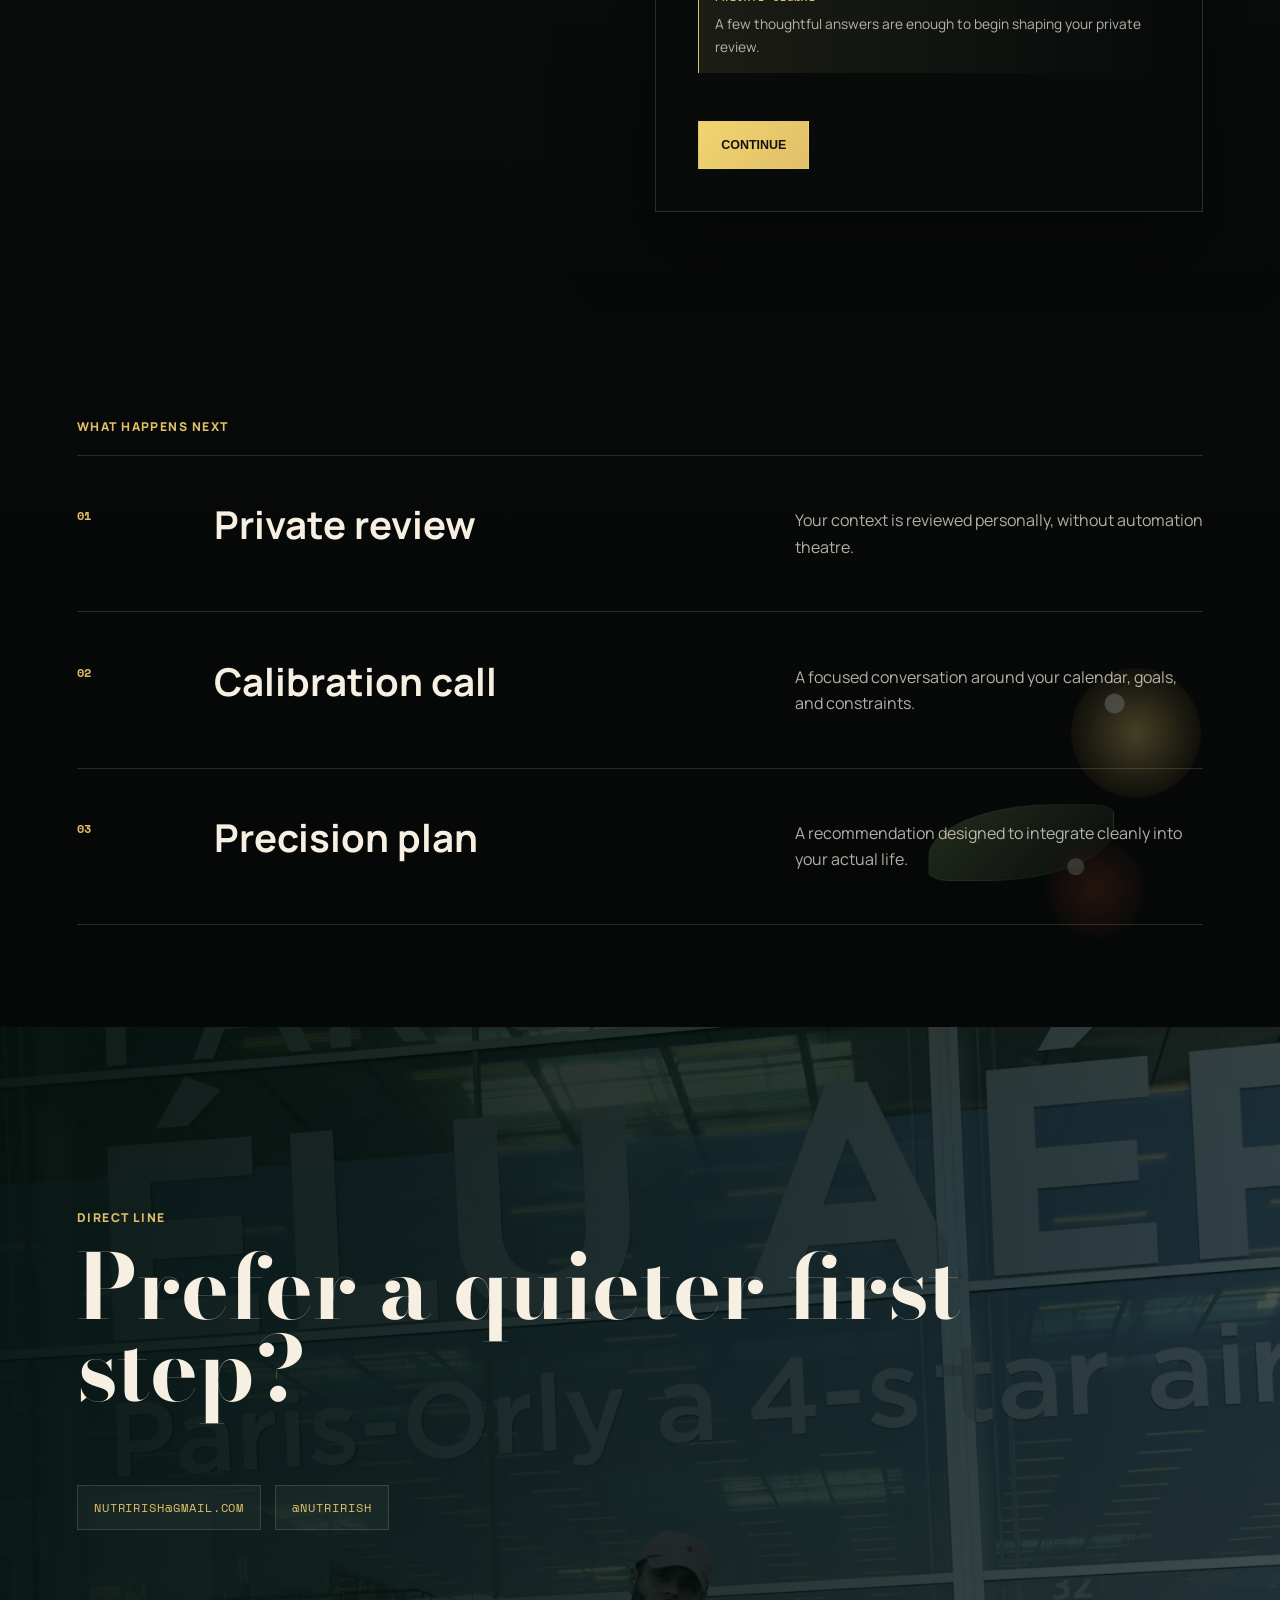
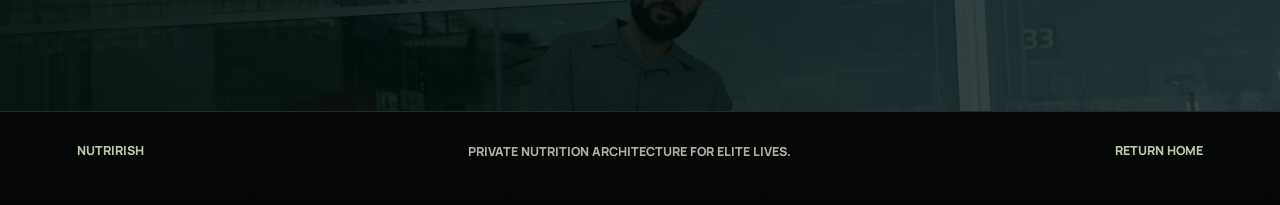
==== commit cf6a3964: "Fix gallery scroll layout" ====
--- a/userDetails.html
+++ b/userDetails.html
@@ -22,7 +22,7 @@
         if (savedVersion === themeVersion && savedTheme === "light") document.documentElement.classList.add("theme-light");
       } catch (error) {}
     </script>
-    <link rel="stylesheet" href="./styles.css?v=20260603-12" />
+    <link rel="stylesheet" href="./styles.css?v=20260605-04" />
   </head>
   <body class="intake-page">
     <div class="grain" aria-hidden="true"></div>
@@ -279,6 +279,6 @@
       <a href="./index.html">Return home</a>
     </footer>
 
-    <script src="./intake.js?v=20260603-12"></script>
+    <script src="./intake.js?v=20260605-01"></script>
   </body>
 </html>
--- a/styles.css
+++ b/styles.css
@@ -41,11 +41,14 @@
 
 html {
   scroll-behavior: smooth;
+  overflow-x: clip;
+  width: 100%;
 }
 
 body {
   margin: 0;
-  overflow-x: hidden;
+  overflow-x: clip;
+  width: 100%;
   color: var(--ink);
   background:
     radial-gradient(circle at 74% 9%, rgba(66, 130, 87, 0.28), transparent 36rem),
@@ -982,12 +985,12 @@
 }
 
 .hero-cinema {
-  min-height: 150vh;
+  min-height: 110vh;
 }
 
 .second-cinema {
-  margin-top: clamp(-180px, -14vw, -96px);
-  min-height: 205vh;
+  margin-top: 0;
+  min-height: 128vh;
 }
 
 .cinema-stage {
@@ -1059,7 +1062,7 @@
   z-index: 3;
   width: min(760px, calc(100% - 36px));
   margin: -80vh 0 0 clamp(18px, 7vw, 96px);
-  padding-bottom: 72vh;
+  padding-bottom: 12vh;
 }
 
 .eyebrow,
@@ -1089,6 +1092,11 @@
 .drift-text {
   translate: var(--drift-x, 0) 0;
   will-change: translate;
+}
+
+.lock-copy .drift-text,
+.private-content .drift-text {
+  translate: 0 0;
 }
 
 h1,
@@ -1327,9 +1335,13 @@
   padding: clamp(58px, 8vw, 118px) clamp(18px, 6vw, 82px);
 }
 
-.section-pad > :not(.produce-cluster),
-.horizontal-gallery > :not(.produce-cluster) {
+.section-pad > :not(.produce-cluster):not(.private-bg),
+.horizontal-gallery > :not(.produce-cluster):not(.gallery-sticky) {
   position: relative;
+  z-index: 1;
+}
+
+.horizontal-gallery > .gallery-sticky {
   z-index: 1;
 }
 
@@ -1683,21 +1695,40 @@
 
 .portrait-lock {
   display: grid;
-  grid-template-columns: minmax(280px, 0.78fr) minmax(300px, 0.72fr);
-  gap: clamp(32px, 7vw, 120px);
+  grid-template-columns: minmax(0, 0.88fr) minmax(280px, 0.44fr);
+  gap: clamp(28px, 5vw, 78px);
   align-items: center;
+  min-height: min(100svh, 900px);
   background:
     radial-gradient(circle at 8% 70%, rgba(143, 184, 110, 0.12), transparent 26rem),
     linear-gradient(180deg, transparent, rgba(143, 184, 110, 0.08), transparent);
 }
 
+.lock-copy {
+  position: relative;
+  z-index: 2;
+  min-width: 0;
+  max-width: 820px;
+  padding-left: max(0px, env(safe-area-inset-left));
+}
+
+.lock-copy h2 {
+  max-width: 780px;
+  font-size: clamp(2.75rem, 4.45vw, 5.15rem);
+  line-height: 0.95;
+}
+
 .lock-copy p:last-child {
-  max-width: 640px;
+  max-width: 620px;
+  margin-bottom: 0;
 }
 
 .lock-frame {
+  position: relative;
+  z-index: 1;
   justify-self: end;
-  width: min(470px, 100%);
+  width: min(420px, 30vw);
+  aspect-ratio: 0.72;
   box-shadow: var(--shadow);
   overflow: hidden;
 }
@@ -1711,12 +1742,12 @@
 }
 
 .depth-media img {
-  transform: scale(1.08) translate3d(0, var(--depth-y, 0px), 0);
+  transform: translate3d(0, var(--depth-y, 0px), 0);
   will-change: transform;
 }
 
 .reveal-image {
-  clip-path: inset(12% 0 12% 0);
+  clip-path: inset(0 0 0 0);
   transform: translateY(44px) scale(0.96);
   transition: clip-path 1100ms cubic-bezier(0.16, 1, 0.3, 1), transform 1100ms cubic-bezier(0.16, 1, 0.3, 1);
 }
@@ -1726,20 +1757,16 @@
   transform: translateY(0) scale(1);
 }
 
-.second-cinema {
-  min-height: 230vh;
-}
-
 .cinema-panel {
   position: sticky;
-  top: 23vh;
+  top: 18vh;
   z-index: 3;
-  width: min(570px, calc(100% - 36px));
-  margin: -82vh 0 0 auto;
-  padding: 42px;
+  width: min(720px, calc(100% - 36px));
+  margin: -84vh 0 0 clamp(18px, 6vw, 82px);
+  padding: clamp(24px, 3.2vw, 42px);
   border-left: 1px solid var(--line);
   background:
-    linear-gradient(90deg, rgba(7, 17, 12, 0.1), rgba(7, 17, 12, 0.74)),
+    linear-gradient(90deg, rgba(7, 17, 12, 0.78), rgba(7, 17, 12, 0.52)),
     radial-gradient(circle at 100% 20%, rgba(143, 184, 110, 0.12), transparent 18rem);
   backdrop-filter: blur(10px);
   will-change: transform, opacity;
@@ -1799,8 +1826,8 @@
 
 .horizontal-gallery {
   position: relative;
-  overflow: hidden;
-  min-height: auto;
+  overflow: visible;
+  min-height: var(--gallery-scroll-height, 170vh);
   background:
     radial-gradient(circle at 82% 18%, rgba(143, 184, 110, 0.2), transparent 30rem),
     linear-gradient(180deg, #fffaf0, #edf3df);
@@ -1808,16 +1835,19 @@
 }
 
 .gallery-sticky {
-  position: relative;
+  position: sticky;
+  top: 0;
+  z-index: 1;
   overflow: hidden;
-  min-height: auto;
-  padding: clamp(56px, 6vw, 84px) 0 clamp(44px, 5vw, 72px) clamp(18px, 6vw, 82px);
+  height: 100vh;
+  min-height: 100vh;
+  padding: clamp(38px, 4vw, 56px) 0 clamp(22px, 3vw, 40px) clamp(18px, 6vw, 82px);
 }
 
 .gallery-copy {
   display: grid;
   grid-template-columns: minmax(300px, 0.56fr) minmax(280px, 0.42fr);
-  gap: 42px;
+  gap: 28px;
   align-items: end;
   padding-right: clamp(18px, 6vw, 82px);
 }
@@ -1832,20 +1862,29 @@
   margin-bottom: 0;
   color: #172015;
   max-width: 1280px;
-  font-size: clamp(2.5rem, 4.7vw, 5.4rem);
+  font-size: clamp(2.5rem, 4vw, 4.55rem);
+  line-height: 0.92;
+}
+
+.gallery-viewport {
+  --gallery-gap: 8px;
+  --gallery-visible-cards: 3;
+  --gallery-viewport: calc(100vw - clamp(18px, 6vw, 82px));
+  width: var(--gallery-viewport);
+  margin-top: clamp(14px, 2vw, 24px);
+  overflow: hidden;
 }
 
 .gallery-track {
   display: flex;
-  gap: 22px;
-  margin-top: clamp(22px, 3vw, 40px);
-  overflow-x: auto;
-  overflow-y: hidden;
-  padding: 0 clamp(18px, 6vw, 82px) 12px 0;
-  scroll-snap-type: x mandatory;
+  gap: var(--gallery-gap);
+  width: max-content;
+  padding: 0;
+  scroll-snap-type: none;
   scrollbar-width: none;
-  transform: none !important;
-  will-change: scroll-position;
+  transform: translate3d(var(--gallery-x, 0px), 0, 0);
+  pointer-events: none;
+  will-change: transform;
 }
 
 .gallery-track::-webkit-scrollbar {
@@ -1853,31 +1892,33 @@
 }
 
 .gallery-track figure {
-  flex: 0 0 min(40vw, 360px);
-  height: min(62vh, 660px);
+  flex: 0 0 calc((var(--gallery-viewport) - (var(--gallery-gap) * (var(--gallery-visible-cards) - 1))) / var(--gallery-visible-cards));
+  position: relative;
+  height: min(66vh, 660px);
   margin: 0;
   overflow: hidden;
-  background: #172015;
-  box-shadow: 0 24px 60px rgba(31, 50, 25, 0.22);
-  scroll-snap-align: start;
-  opacity: var(--gallery-card-opacity, 0.92);
-  transform: translate3d(0, var(--card-y, 0px), 0) rotate(var(--gallery-tilt, 0deg)) scale(var(--gallery-card-scale, 1));
+  background: transparent;
+  box-shadow: none;
+  opacity: var(--gallery-card-opacity, 1);
+  transform: translate3d(0, var(--card-y, 0px), 0) scale(var(--gallery-card-scale, 1));
   transform-origin: 50% 70%;
   will-change: transform, opacity;
 }
 
 .gallery-track figcaption {
+  position: absolute;
+  left: 14px;
+  bottom: 14px;
+  z-index: 2;
   transform: translate3d(var(--caption-x, 0px), 0, 0);
   will-change: transform;
 }
 
 .gallery-track img {
   width: 100%;
-  height: calc(100% - 44px);
+  height: 100%;
   object-fit: contain;
-  background:
-    radial-gradient(circle at 50% 42%, rgba(143, 184, 110, 0.08), transparent 60%),
-    #f3eddc;
+  background: transparent;
   filter: contrast(1.04) saturate(0.93);
   transform: scale(var(--image-scale, 1));
   transition: transform 180ms linear;
@@ -1892,9 +1933,10 @@
 }
 
 figcaption {
-  height: 44px;
-  padding: 15px 16px 0;
-  color: #3f4f35;
+  height: auto;
+  padding: 9px 11px;
+  color: #fffaf0;
+  background: rgba(7, 17, 12, 0.72);
   font-size: 0.66rem;
 }
 
@@ -2004,16 +2046,19 @@
 
 .private {
   position: relative;
-  min-height: 112vh;
+  min-height: 100vh;
   display: grid;
   place-items: center;
   overflow: hidden;
+  padding-top: clamp(64px, 8vw, 104px);
+  padding-bottom: clamp(64px, 8vw, 104px);
 }
 
 .private-bg {
   position: absolute;
   inset: 0;
-  opacity: 0.34;
+  z-index: 0;
+  opacity: 0.78;
   transform: scale(var(--private-scale, 1.04)) translate3d(0, var(--private-y, 0px), 0);
   will-change: transform;
 }
@@ -2023,14 +2068,23 @@
   position: absolute;
   inset: 0;
   background:
-    linear-gradient(90deg, rgba(3, 16, 12, 0.95), rgba(3, 16, 12, 0.34), rgba(3, 16, 12, 0.96)),
-    linear-gradient(0deg, rgba(3, 16, 12, 0.94), transparent 50%, rgba(3, 16, 12, 0.78));
+    linear-gradient(90deg, rgba(3, 16, 12, 0.96), rgba(3, 16, 12, 0.58) 48%, rgba(3, 16, 12, 0.9)),
+    linear-gradient(0deg, rgba(3, 16, 12, 0.9), rgba(3, 16, 12, 0.18) 50%, rgba(3, 16, 12, 0.78));
 }
 
 .private-content {
   position: relative;
   z-index: 2;
   width: min(1180px, 100%);
+  will-change: transform;
+}
+
+.private-content[data-fade] {
+  transform: translate3d(0, calc(34px + var(--private-copy-y, 0px)), 0);
+}
+
+.private-content[data-fade].in-view {
+  transform: translate3d(0, var(--private-copy-y, 0px), 0);
 }
 
 .private-content h2 {
@@ -2995,16 +3049,16 @@
   }
 
   .scroll-cinema {
-    min-height: 210svh;
+    min-height: 145svh;
   }
 
   .hero-cinema {
-    min-height: 165svh;
+    min-height: 112svh;
   }
 
   .second-cinema {
     margin-top: -72px;
-    min-height: 175svh;
+    min-height: 128svh;
   }
 
   .cinema-main {
@@ -3034,6 +3088,17 @@
     grid-template-columns: 1fr;
   }
 
+  .lock-copy h2 {
+    max-width: 100%;
+    font-size: clamp(2.45rem, 8vw, 4.6rem);
+  }
+
+  .lock-frame {
+    justify-self: start;
+    width: min(520px, 100%);
+    aspect-ratio: 0.78;
+  }
+
   .stats,
   .footer {
     flex-direction: column;
@@ -3260,6 +3325,34 @@
     padding: clamp(48px, 12vw, 72px) 18px;
   }
 
+  .portrait-lock {
+    min-height: auto;
+    gap: 28px;
+    align-items: start;
+  }
+
+  .lock-copy {
+    max-width: 100%;
+    padding-left: 0;
+  }
+
+  .lock-copy h2 {
+    max-width: 100%;
+    font-size: clamp(2.55rem, 12.5vw, 4.25rem);
+    line-height: 0.96;
+  }
+
+  .lock-copy p:last-child {
+    max-width: 100%;
+    font-size: 0.96rem;
+  }
+
+  .lock-frame {
+    width: 100%;
+    max-width: 420px;
+    justify-self: stretch;
+  }
+
   h1 {
     font-size: clamp(2.9rem, 15vw, 4.5rem);
     line-height: 0.9;
@@ -3276,20 +3369,20 @@
   }
 
   .scroll-cinema {
-    min-height: 150svh;
+    min-height: 118svh;
   }
 
   .hero-cinema {
-    min-height: 125svh;
+    min-height: 106svh;
   }
 
   .second-cinema {
     margin-top: 0;
-    min-height: 145svh;
+    min-height: 116svh;
   }
 
   .hero-copy {
-    padding-bottom: 18vh;
+    padding-bottom: 4vh;
   }
 
   .hero-meta {
@@ -3384,14 +3477,16 @@
   }
 
   .gallery-sticky {
-    position: relative;
-    overflow: visible;
-    height: auto;
-    padding: 48px 0 34px 18px;
+    position: sticky;
+    top: 0;
+    overflow: hidden;
+    min-height: 100svh;
+    height: 100svh;
+    padding: 34px 0 24px 18px;
   }
 
   .horizontal-gallery {
-    min-height: auto;
+    min-height: var(--gallery-scroll-height, 180svh);
   }
 
   .gallery-copy {
@@ -3399,22 +3494,29 @@
   }
 
   .gallery-copy h2 {
-    font-size: clamp(2.45rem, 12vw, 4.2rem);
+    font-size: clamp(2rem, 9.5vw, 3.25rem);
+    line-height: 0.94;
+  }
+
+  .gallery-viewport {
+    --gallery-gap: 6px;
+    --gallery-visible-cards: 1;
+    --gallery-viewport: calc(100vw - 36px);
+    width: var(--gallery-viewport);
+    margin-top: 12px;
   }
 
   .gallery-track {
-    gap: 14px;
-    margin-top: 18px;
-    padding: 0 18px 18px 0;
-    overflow-x: auto;
-    transform: none !important;
+    gap: 6px;
+    padding: 0;
+    transform: translate3d(var(--gallery-x, 0px), 0, 0);
   }
 
   .gallery-track figure {
-    flex: 0 0 min(84vw, 340px);
-    height: auto;
+    flex: 0 0 var(--gallery-viewport);
+    height: min(62svh, 560px);
     aspect-ratio: 0.78;
-    box-shadow: 0 20px 52px rgba(31, 50, 25, 0.28);
+    box-shadow: none;
   }
 
   .gallery-track figcaption {
